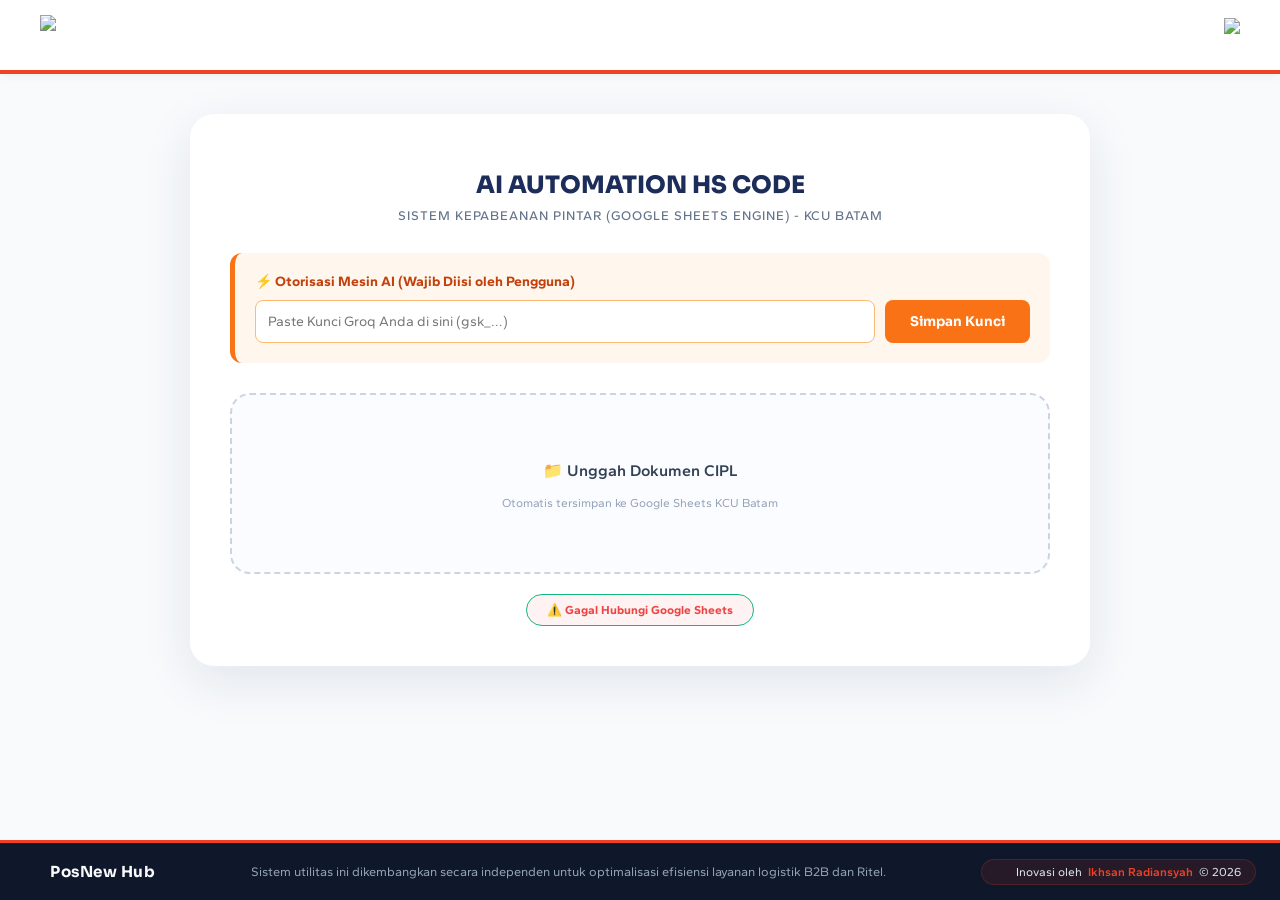
==== index.html @ e480915d "Update index.html" ====
<!DOCTYPE html>
<html lang="id">
<head>
    <meta charset="UTF-8">
    <meta name="viewport" content="width=device-width, initial-scale=1.0">
    <title>AI Automation HS Code by Ikhsan Radiansyah | PosNew Hub</title>
    <link rel="icon" type="image/png" href="favicon-hscode.png">
    <script src="https://cdnjs.cloudflare.com/ajax/libs/xlsx/0.18.5/xlsx.full.min.js"></script>
    <link href="https://fonts.googleapis.com/css2?family=Sora:wght@600;700;800&family=Gantari:wght@400;500;600&display=swap" rel="stylesheet">
    <style>
        :root { 
            --pos-cinnabar: #EF4123; 
            --pos-delft-blue: #1C2D5A; 
            --pos-bg: #F8FAFC; 
        }
        
        /* Pengaturan Body Flexbox agar footer selalu di bawah */
        body { 
            font-family: 'Gantari', sans-serif; 
            background: var(--pos-bg); 
            margin: 0; 
            padding: 0; 
            display: flex;
            flex-direction: column;
            min-height: 100vh;
        }

        .main-content {
            flex: 1; /* Mendorong footer ke bawah */
        }

        header { 
            background: white; 
            padding: 15px 40px; 
            display: flex; 
            justify-content: space-between; 
            align-items: center; 
            border-bottom: 4px solid var(--pos-cinnabar); 
            box-shadow: 0 2px 10px rgba(0,0,0,0.05); 
        }
        .logo-danantara { height: 40px; } 
        .logo-posind { height: 35px; }
        
        .container { 
            max-width: 900px; 
            margin: 40px auto; 
            padding: 0 20px; 
        }
        
        .card { 
            background: white; 
            padding: 40px; 
            border-radius: 24px; 
            box-shadow: 0 15px 50px rgba(28, 45, 90, 0.1); 
            text-align: center; 
            margin-bottom: 30px; 
        }
        
        h1 { 
            font-family: 'Sora', sans-serif; 
            color: var(--pos-delft-blue); 
            font-size: 24px; 
            margin-bottom: 8px; 
            text-transform: uppercase; 
            font-weight: 800;
        }
        .sub-title { color: #64748B; margin-bottom: 30px; font-size: 13px; letter-spacing: 1px; font-weight: 500; }
        
        .api-box { background: #FFF7ED; padding: 20px; border-radius: 12px; border-left: 5px solid #F97316; margin-bottom: 30px; text-align: left; }
        .api-header { font-weight: 700; color: #C2410C; font-size: 14px; margin-bottom: 10px; display: flex; justify-content: space-between; }
        .api-input-group { display: flex; gap: 10px; }
        .api-input-group input { flex: 1; padding: 12px; border: 1px solid #FDBA74; border-radius: 8px; font-size: 14px; outline: none; font-family: 'Gantari', sans-serif; }
        .api-input-group button { background: #F97316; color: white; border: none; padding: 0 25px; border-radius: 8px; font-weight: 700; font-family: 'Sora', sans-serif; cursor: pointer; transition: 0.3s; }
        .api-input-group button:hover { background: #EA580C; }

        .upload-area { border: 2px dashed #CBD5E1; padding: 50px; border-radius: 20px; cursor: pointer; background: #FBFCFF; transition: 0.3s; }
        .upload-area:hover { border-color: #f97316; background: #fffedd; }
        #searchOverlay { display: none; margin: 30px 0; }
        .progress-container { width: 100%; background: #E2E8F0; border-radius: 10px; height: 12px; margin: 15px 0; overflow: hidden; }
        .progress-bar { width: 0%; height: 100%; background: var(--pos-cinnabar); transition: 0.3s; }
        .status-tag { display: inline-block; background: #ECFDF5; color: #065F46; padding: 8px 20px; border-radius: 20px; font-size: 12px; font-weight: 700; border: 1px solid #10B981; margin-top: 20px; }
        
        /* UI Database disembunyikan, tapi strukturnya tetap dipertahankan agar JS tidak error */
        .admin-panel { 
            display: none; /* UI Disembunyikan Sesuai Permintaan */
            background: white; border-radius: 20px; padding: 30px; text-align: left; box-shadow: 0 10px 30px rgba(0,0,0,0.05); 
        }
        .admin-panel h2 { font-size: 18px; color: var(--pos-delft-blue); margin-bottom: 20px; font-family: 'Sora', sans-serif; }
        table { width: 100%; border-collapse: collapse; margin-top: 10px; font-size: 13px; }
        th { background: #F1F5F9; color: #475569; text-align: left; padding: 12px; border-bottom: 2px solid #E2E8F0; font-family: 'Sora', sans-serif; }
        td { padding: 12px; border-bottom: 1px solid #F1F5F9; color: #1E293B; font-weight: 600;}
        .td-hs { color: #10B981; font-weight: 700; }
        .btn-download { display: none; background: var(--pos-delft-blue); color: white; border: none; padding: 18px; border-radius: 12px; font-weight: 700; font-family: 'Sora', sans-serif; width: 100%; cursor: pointer; margin-top: 20px; transition: 0.3s;}
        .btn-download:hover { background: #142142; transform: translateY(-2px); }

        /* DASHBOARD FOOTER (UNIVERSAL & MUTLAK 1 BARIS) */
        .dashboard-footer {
            width: 100%;
            box-sizing: border-box;
            background-color: #0f172a;
            border-top: 3px solid var(--pos-cinnabar);
            display: flex;
            justify-content: space-between;
            align-items: center;
            padding: 0 24px;
            margin-top: auto;
            font-family: 'Gantari', 'Segoe UI', sans-serif;
            z-index: 20;
            height: 60px; /* Mengunci tinggi agar mutlak 1 baris */
            overflow: hidden;
        }
        .footer-brand {
            display: flex; align-items: center; gap: 8px;
            color: #f8fafc; font-weight: 700; font-size: 0.95rem; letter-spacing: 0.5px;
            white-space: nowrap; font-family: 'Sora', sans-serif;
        }
        .footer-desc { 
            color: #94a3b8; font-size: 0.8rem; margin: 0 15px; 
            white-space: nowrap; overflow: hidden; text-overflow: ellipsis;
            text-align: center; flex: 1;
        }
        .footer-creator-badge {
            display: inline-flex; align-items: center; gap: 6px;
            background: rgba(239, 65, 35, 0.1); border: 1px solid rgba(239, 65, 35, 0.2);
            padding: 5px 14px; border-radius: 20px; color: #e2e8f0; font-size: 0.75rem;
            white-space: nowrap; transition: all 0.3s ease;
        }
        .footer-creator-badge:hover { 
            background: rgba(239, 65, 35, 0.2); border-color: rgba(239, 65, 35, 0.5); 
        }
        .footer-creator-badge strong { color: var(--pos-cinnabar); font-weight: 600; }

        @media (max-width: 850px) {
            .dashboard-footer { 
                flex-direction: column; justify-content: center; gap: 8px; 
                padding: 15px; height: auto; 
            }
            .footer-desc { display: none; }
        }
    </style>
</head>
<body>

<div class="main-content">
    <header>
        <img src="https://upload.wikimedia.org/wikipedia/commons/thumb/9/90/Danantara_Indonesia_%28no_SW%29.svg/960px-Danantara_Indonesia_%28no_SW%29.svg.png" class="logo-danantara">
        <img src="https://upload.wikimedia.org/wikipedia/commons/thumb/4/47/POSIND_2023_%28with_wordmark%29.svg/1280px-POSIND_2023_%28with_wordmark%29.svg.png" class="logo-posind">
    </header>

    <div class="container">
        <div class="card">
            <h1>AI Automation HS Code</h1>
            <div class="sub-title">SISTEM KEPABEANAN PINTAR (GOOGLE SHEETS ENGINE) - KCU BATAM</div>

            <div class="api-box">
                <div class="api-header">
                    <span id="keyStatusText">⚡ Otorisasi Mesin AI (Wajib Diisi oleh Pengguna)</span>
                </div>
                <div class="api-input-group">
                    <input type="password" id="groqInput" placeholder="Paste Kunci Groq Anda di sini (gsk_...)">
                    <button onclick="saveGroqKey()">Simpan Kunci</button>
                </div>
            </div>

            <div id="dropZone" class="upload-area" onclick="document.getElementById('fileInput').click()">
                <p style="font-size: 16px; font-weight: 600; color: #334155;">📁 Unggah Dokumen CIPL</p>
                <p style="font-size: 12px; color: #94A3B8;">Otomatis tersimpan ke Google Sheets KCU Batam</p>
                <input type="file" id="fileInput" accept=".xlsx" style="display:none">
            </div>

            <div id="selectedFileArea" style="display: none; background: #F8FAFC; padding: 20px; border-radius: 16px; margin-bottom: 30px; border: 2px dashed #CBD5E1; text-align: left;">
                <div style="display: flex; justify-content: space-between; align-items: center; margin-bottom: 15px; padding-bottom: 15px; border-bottom: 1px solid #E2E8F0;">
                    <div style="display: flex; align-items: center; gap: 12px;">
                        <span style="font-size: 24px;">📄</span>
                        <div>
                            <div id="fileNameDisplay" style="font-weight: 700; color: var(--pos-delft-blue); font-size: 14px;">namafile.xlsx</div>
                            <div style="font-size: 12px; color: #64748B;">Siap diproses</div>
                        </div>
                    </div>
                    <button onclick="removeSelectedFile()" style="background: #FEE2E2; color: #EF4444; border: none; padding: 8px 12px; border-radius: 8px; cursor: pointer; font-weight: 700; font-size: 12px; transition: 0.2s;">Hapus ✖</button>
                </div>
                <button id="submitBtn" onclick="submitFile()" style="background: var(--pos-cinnabar); color: white; border: none; padding: 14px; border-radius: 12px; font-weight: 700; font-family: 'Sora', sans-serif; width: 100%; cursor: pointer; transition: 0.3s; font-size: 14px;">Mulai Pemrosesan AI 🚀</button>
            </div>

            <div id="searchOverlay">
                <div id="progressCounter" style="font-weight: 700; color: var(--pos-delft-blue);">Memproses...</div>
                <div class="progress-container"><div id="pBar" class="progress-bar"></div></div>
                <p id="itemStatus" style="font-size: 11px; color: #64748B;"></p>
            </div>

            <button id="dlBtn" class="btn-download" onclick="downloadResult()">⬇️ DOWNLOAD HASIL DOKUMEN</button>
            <div id="statusTag" class="status-tag">Menghubungkan ke Google Sheets...</div>
        </div>

        <div class="admin-panel">
            <h2>🧠 Database Pengetahuan (Google Sheets Cloud)</h2>
            <div id="dbContainer">
                <div style="text-align: center; color: #94A3B8; padding: 20px;">Memuat data dari Google Sheets...</div>
            </div>
        </div>
    </div>
</div>

<footer class="dashboard-footer">
    <div class="footer-brand">
        <i data-lucide="layers" style="color: #EF4123; width: 18px; height: 18px;"></i>
        PosNew Hub
    </div>
    <p class="footer-desc">Sistem utilitas ini dikembangkan secara independen untuk optimalisasi efisiensi layanan logistik B2B dan Ritel.</p>
    <div class="footer-creator-badge">
        <i data-lucide="code-2" style="color: #EF4123; width: 14px; height: 14px;"></i>
        Inovasi oleh <strong>Ikhsan Radiansyah</strong> &copy; 2026
    </div>
</footer>

<script>
    // =========================================================================
    // 📂 DAPUR DATABASE GOOGLE SHEETS
    // =========================================================================
    const GOOGLE_APPS_SCRIPT_URL = "https://script.google.com/macros/s/AKfycbysYOk1lUTLpMFViAJPXh_hAtmEuX5UmfwQzz1OHqvbfQD-lfDH-vEGhuMeQ5oXv2Gz4Q/exec";
    // =========================================================================

    let GROQ_API_KEY = localStorage.getItem('pos_batam_groq_key') || "";
    
    function updateKeyUI() {
        if (GROQ_API_KEY) {
            const masked = GROQ_API_KEY.substring(0,6) + "..." + GROQ_API_KEY.substring(GROQ_API_KEY.length-4);
            document.getElementById('keyStatusText').innerHTML = `✅ Mesin AI Aktif (${masked})`;
            document.getElementById('keyStatusText').style.color = "#15803D";
            document.getElementById('groqInput').value = GROQ_API_KEY;
        }
    }

    function saveGroqKey() {
        const inputKey = document.getElementById('groqInput').value.trim();
        if(inputKey) {
            localStorage.setItem('pos_batam_groq_key', inputKey);
            GROQ_API_KEY = inputKey;
            updateKeyUI();
            alert("✅ Kunci Groq berhasil disimpan!");
        }
    }
    updateKeyUI();

    let cloudDB = {};

    const OFFLINE_DB = {
        'PAKAIAN': '6109.10.00', 'BAJU': '6109.10.00', 'CELANA': '6103.42.00', 'KEMEJA': '6205.20.00',
        'TV': '8528.72.92', 'TELEVISI': '8528.72.92', 'MEJA': '9403.20.90', 'TAS': '4202.22.10',
        'BUKU': '4901.99.90', 'BANTAL': '9404.90.00', 'PAMPERS': '9619.00.10', 'TIMBANGAN': '8423.10.10',
        'SAJADAH': '5705.00.00', 'MUKENA': '6211.11.90', 'TRIPOD': '9006.91.00', 'KULKAS': '8418.10.11'
    };

    async function loadCloudDatabase() {
        if(GOOGLE_APPS_SCRIPT_URL === "PASTE_URL_GOOGLE_APPS_SCRIPT_DI_SINI") {
            document.getElementById('statusTag').innerText = "⚠️ URL Google Sheets Belum Diisi di Kode";
            document.getElementById('statusTag').style.background = "#FEF2F2"; document.getElementById('statusTag').style.color = "#EF4444";
            return;
        }
        try {
            const res = await fetch(GOOGLE_APPS_SCRIPT_URL);
            cloudDB = await res.json();
            renderDashboard(); // Render berjalan dibelakang layar walau UI tersembunyi
            document.getElementById('statusTag').innerText = `✅ Google Sheets Terhubung (${Object.keys(cloudDB).length} Barang Tersimpan)`;
        } catch(e) {
            document.getElementById('statusTag').innerText = "⚠️ Gagal Hubungi Google Sheets";
            document.getElementById('statusTag').style.background = "#FEF2F2"; document.getElementById('statusTag').style.color = "#EF4444";
        }
    }

    function renderDashboard() {
        const container = document.getElementById('dbContainer');
        const keys = Object.keys(cloudDB);
        if(keys.length === 0) {
            container.innerHTML = '<div style="text-align:center; color:#94A3B8; padding:20px;">Belum ada data di Google Sheets.</div>';
            return;
        }

        let html = `<table><thead><tr><th>NAMA BARANG KANTOR POS</th><th>HS CODE (BTKI)</th></tr></thead><tbody>`;
        keys.forEach(key => {
            html += `<tr><td style="font-weight:600;">${key}</td><td class="td-hs">${cloudDB[key]}</td></tr>`;
        });
        html += `</tbody></table>`;
        container.innerHTML = html;
    }

    loadCloudDatabase();

    let finalWorkbook = null;
    let selectedFile = null;

    // 1. Event saat file dipilih
    document.getElementById('fileInput').onchange = function(e) {
        const file = e.target.files[0];
        if(!file) return;

        selectedFile = file;

        document.getElementById('dropZone').style.display = 'none';
        document.getElementById('selectedFileArea').style.display = 'block';
        document.getElementById('fileNameDisplay').innerText = file.name;
    };

    // 2. Fungsi untuk membatalkan file
    function removeSelectedFile() {
        selectedFile = null;
        document.getElementById('fileInput').value = ""; 
        
        document.getElementById('selectedFileArea').style.display = 'none';
        document.getElementById('dropZone').style.display = 'block';
    }

    // 3. Fungsi submit
    function submitFile() {
        if(!selectedFile) return;
        if(!GROQ_API_KEY) { 
            alert("⛔ Kunci Groq belum diisi! Silakan isi terlebih dahulu di kotak atas."); 
            return; 
        }

        document.getElementById('selectedFileArea').style.display = 'none';
        document.getElementById('searchOverlay').style.display = 'block';
        
        const reader = new FileReader();
        reader.onload = async function(ev) {
            const wb = XLSX.read(new Uint8Array(ev.target.result), {type: 'array'});
            await processExcel(wb);
        };
        reader.readAsArrayBuffer(selectedFile);
    }

    async function processExcel(wb) {
        const sheet = wb.Sheets[wb.SheetNames[0]];
        const rows = XLSX.utils.sheet_to_json(sheet, {header: 1, defval: ""});
        let headerIdx = -1, colNama = -1, colHS = -1;
        
        for(let r=0; r<rows.length; r++){
            let rData = rows[r].map(v => String(v).toUpperCase());
            if(rData.includes("NAMA BARANG") || rData.includes("DESKRIPSI BARANG")){
                headerIdx = r; colNama = rData.findIndex(v => v.includes("BARANG")); colHS = rData.findIndex(v => v.includes("HS")); break;
            }
        }

        let needsAI = [];
        let rowMap = {};
        const COMBINED_DB = { ...OFFLINE_DB, ...cloudDB };

        for(let r=headerIdx+1; r<rows.length; r++){
            let nama = String(rows[r][colNama] || "").trim().toUpperCase();
            if(!nama) continue;
            let matched = false;
            for(let key in COMBINED_DB) {
                if(nama.includes(key)) { rows[r][colHS] = COMBINED_DB[key]; matched = true; break; }
            }
            if(!matched && !rows[r][colHS]) {
                if(!rowMap[nama]) { needsAI.push(nama); rowMap[nama] = []; }
                rowMap[nama].push(r);
            }
        }

        if(needsAI.length > 0) {
            document.getElementById('progressCounter').innerText = "Menghubungi AI Groq...";
            const result = await callGroq(needsAI);
            
            if(result) {
                let newDataToSave = {};
                for(let item in result) {
                    let uppercaseItem = item.toUpperCase();
                    if(rowMap[uppercaseItem]) {
                        rowMap[uppercaseItem].forEach(idx => rows[idx][colHS] = result[item]);
                    }
                    if(!cloudDB[uppercaseItem] && !OFFLINE_DB[uppercaseItem]) {
                        newDataToSave[uppercaseItem] = result[item];
                    }
                }
                
                if(Object.keys(newDataToSave).length > 0) {
                    await saveToGoogleSheets(newDataToSave);
                }
            }
        } else {
             document.getElementById('pBar').style.width = "100%";
        }
        
        finalWorkbook = wb;
        const newSheet = XLSX.utils.aoa_to_sheet(rows);
        wb.Sheets[wb.SheetNames[0]] = newSheet;
        
        document.getElementById('progressCounter').innerText = "PROSES SELESAI!";
        document.getElementById('itemStatus').innerText = "Dokumen siap diunduh.";
        document.getElementById('pBar').style.backgroundColor = "#10B981";
        document.getElementById('searchOverlay').style.display = 'none';
        document.getElementById('dlBtn').style.display = 'block';
    }

    async function callGroq(items) {
        try {
            const res = await fetch("https://api.groq.com/openai/v1/chat/completions", {
                method: 'POST',
                headers: { 'Authorization': `Bearer ${GROQ_API_KEY}`, 'Content-Type': 'application/json' },
                body: JSON.stringify({
                    model: "llama-3.3-70b-versatile",
                    messages: [{ role: "system", content: "Klasifikasi HS Code 8-digit. Output JSON MURNI {BARANG: HSCODE}. Semua HURUF KAPITAL." },
                               { role: "user", content: JSON.stringify(items) }],
                    response_format: { type: "json_object" }
                })
            });
            const data = await res.json();
            return JSON.parse(data.choices[0].message.content);
        } catch(e) { return null; }
    }

    async function saveToGoogleSheets(newData) {
        document.getElementById('itemStatus').innerText = "Menyimpan ke Google Sheets...";
        try {
            await fetch(GOOGLE_APPS_SCRIPT_URL, {
                method: 'POST',
                body: JSON.stringify(newData) 
            });
            await loadCloudDatabase(); 
        } catch(e) { console.error("Gagal simpan ke Sheets:", e); }
    }

    function downloadResult() { XLSX.writeFile(finalWorkbook, "HASIL_CIPL_KCU_BATAM.xlsx"); setTimeout(() => location.reload(), 1000); }
</script>

<script src="https://unpkg.com/lucide@latest"></script>
<script>
    if (typeof lucide !== 'undefined') {
        lucide.createIcons();
    }
</script>

</body>
</html>
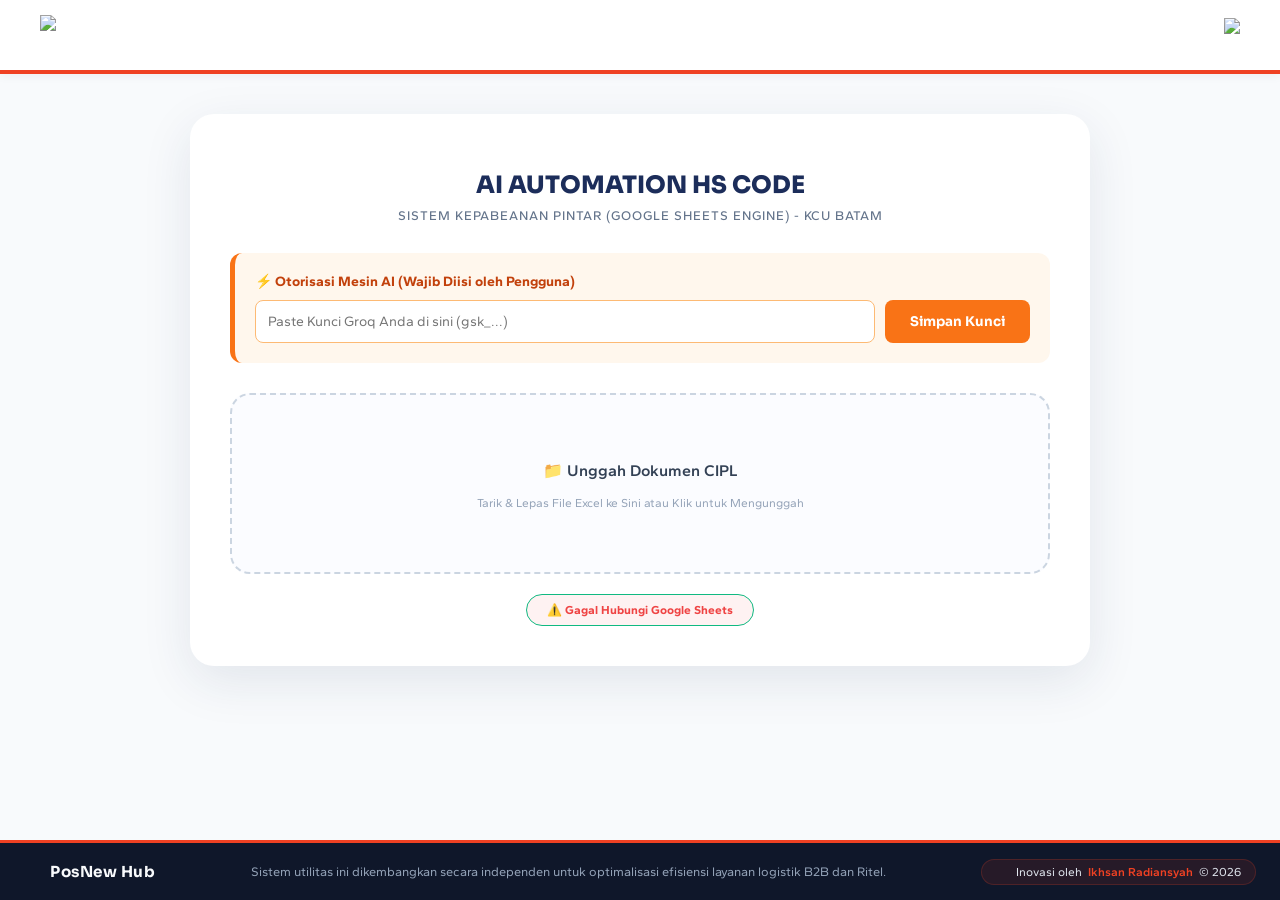
==== commit 8b9de94e: "Update index.html" ====
--- a/index.html
+++ b/index.html
@@ -14,7 +14,6 @@
             --pos-bg: #F8FAFC; 
         }
         
-        /* Pengaturan Body Flexbox agar footer selalu di bawah */
         body { 
             font-family: 'Gantari', sans-serif; 
             background: var(--pos-bg); 
@@ -25,44 +24,27 @@
             min-height: 100vh;
         }
 
-        .main-content {
-            flex: 1; /* Mendorong footer ke bawah */
-        }
+        .main-content { flex: 1; }
 
         header { 
-            background: white; 
-            padding: 15px 40px; 
-            display: flex; 
-            justify-content: space-between; 
-            align-items: center; 
+            background: white; padding: 15px 40px; display: flex; 
+            justify-content: space-between; align-items: center; 
             border-bottom: 4px solid var(--pos-cinnabar); 
             box-shadow: 0 2px 10px rgba(0,0,0,0.05); 
         }
         .logo-danantara { height: 40px; } 
         .logo-posind { height: 35px; }
         
-        .container { 
-            max-width: 900px; 
-            margin: 40px auto; 
-            padding: 0 20px; 
-        }
+        .container { max-width: 900px; margin: 40px auto; padding: 0 20px; }
         
         .card { 
-            background: white; 
-            padding: 40px; 
-            border-radius: 24px; 
-            box-shadow: 0 15px 50px rgba(28, 45, 90, 0.1); 
-            text-align: center; 
-            margin-bottom: 30px; 
+            background: white; padding: 40px; border-radius: 24px; 
+            box-shadow: 0 15px 50px rgba(28, 45, 90, 0.1); text-align: center; margin-bottom: 30px; 
         }
         
         h1 { 
-            font-family: 'Sora', sans-serif; 
-            color: var(--pos-delft-blue); 
-            font-size: 24px; 
-            margin-bottom: 8px; 
-            text-transform: uppercase; 
-            font-weight: 800;
+            font-family: 'Sora', sans-serif; color: var(--pos-delft-blue); 
+            font-size: 24px; margin-bottom: 8px; text-transform: uppercase; font-weight: 800;
         }
         .sub-title { color: #64748B; margin-bottom: 30px; font-size: 13px; letter-spacing: 1px; font-weight: 500; }
         
@@ -73,18 +55,20 @@
         .api-input-group button { background: #F97316; color: white; border: none; padding: 0 25px; border-radius: 8px; font-weight: 700; font-family: 'Sora', sans-serif; cursor: pointer; transition: 0.3s; }
         .api-input-group button:hover { background: #EA580C; }
 
-        .upload-area { border: 2px dashed #CBD5E1; padding: 50px; border-radius: 20px; cursor: pointer; background: #FBFCFF; transition: 0.3s; }
+        /* Area Upload & Drag-Drop */
+        .upload-area { 
+            border: 2px dashed #CBD5E1; padding: 50px; border-radius: 20px; 
+            cursor: pointer; background: #FBFCFF; transition: all 0.3s ease; 
+        }
         .upload-area:hover { border-color: #f97316; background: #fffedd; }
+        .upload-area.dragover { border-color: #EF4123; background: #FFF1F0; transform: scale(1.02); } /* Efek saat di-drag */
+        
         #searchOverlay { display: none; margin: 30px 0; }
         .progress-container { width: 100%; background: #E2E8F0; border-radius: 10px; height: 12px; margin: 15px 0; overflow: hidden; }
         .progress-bar { width: 0%; height: 100%; background: var(--pos-cinnabar); transition: 0.3s; }
         .status-tag { display: inline-block; background: #ECFDF5; color: #065F46; padding: 8px 20px; border-radius: 20px; font-size: 12px; font-weight: 700; border: 1px solid #10B981; margin-top: 20px; }
         
-        /* UI Database disembunyikan, tapi strukturnya tetap dipertahankan agar JS tidak error */
-        .admin-panel { 
-            display: none; /* UI Disembunyikan Sesuai Permintaan */
-            background: white; border-radius: 20px; padding: 30px; text-align: left; box-shadow: 0 10px 30px rgba(0,0,0,0.05); 
-        }
+        .admin-panel { display: none; background: white; border-radius: 20px; padding: 30px; text-align: left; box-shadow: 0 10px 30px rgba(0,0,0,0.05); }
         .admin-panel h2 { font-size: 18px; color: var(--pos-delft-blue); margin-bottom: 20px; font-family: 'Sora', sans-serif; }
         table { width: 100%; border-collapse: collapse; margin-top: 10px; font-size: 13px; }
         th { background: #F1F5F9; color: #475569; text-align: left; padding: 12px; border-bottom: 2px solid #E2E8F0; font-family: 'Sora', sans-serif; }
@@ -93,48 +77,22 @@
         .btn-download { display: none; background: var(--pos-delft-blue); color: white; border: none; padding: 18px; border-radius: 12px; font-weight: 700; font-family: 'Sora', sans-serif; width: 100%; cursor: pointer; margin-top: 20px; transition: 0.3s;}
         .btn-download:hover { background: #142142; transform: translateY(-2px); }
 
-        /* DASHBOARD FOOTER (UNIVERSAL & MUTLAK 1 BARIS) */
         .dashboard-footer {
-            width: 100%;
-            box-sizing: border-box;
-            background-color: #0f172a;
-            border-top: 3px solid var(--pos-cinnabar);
-            display: flex;
-            justify-content: space-between;
-            align-items: center;
-            padding: 0 24px;
-            margin-top: auto;
-            font-family: 'Gantari', 'Segoe UI', sans-serif;
-            z-index: 20;
-            height: 60px; /* Mengunci tinggi agar mutlak 1 baris */
-            overflow: hidden;
-        }
-        .footer-brand {
-            display: flex; align-items: center; gap: 8px;
-            color: #f8fafc; font-weight: 700; font-size: 0.95rem; letter-spacing: 0.5px;
-            white-space: nowrap; font-family: 'Sora', sans-serif;
-        }
-        .footer-desc { 
-            color: #94a3b8; font-size: 0.8rem; margin: 0 15px; 
-            white-space: nowrap; overflow: hidden; text-overflow: ellipsis;
-            text-align: center; flex: 1;
-        }
+            width: 100%; box-sizing: border-box; background-color: #0f172a; border-top: 3px solid var(--pos-cinnabar);
+            display: flex; justify-content: space-between; align-items: center; padding: 0 24px; margin-top: auto;
+            font-family: 'Gantari', 'Segoe UI', sans-serif; z-index: 20; height: 60px; overflow: hidden;
+        }
+        .footer-brand { display: flex; align-items: center; gap: 8px; color: #f8fafc; font-weight: 700; font-size: 0.95rem; letter-spacing: 0.5px; white-space: nowrap; font-family: 'Sora', sans-serif; }
+        .footer-desc { color: #94a3b8; font-size: 0.8rem; margin: 0 15px; white-space: nowrap; overflow: hidden; text-overflow: ellipsis; text-align: center; flex: 1; }
         .footer-creator-badge {
-            display: inline-flex; align-items: center; gap: 6px;
-            background: rgba(239, 65, 35, 0.1); border: 1px solid rgba(239, 65, 35, 0.2);
-            padding: 5px 14px; border-radius: 20px; color: #e2e8f0; font-size: 0.75rem;
-            white-space: nowrap; transition: all 0.3s ease;
-        }
-        .footer-creator-badge:hover { 
-            background: rgba(239, 65, 35, 0.2); border-color: rgba(239, 65, 35, 0.5); 
-        }
+            display: inline-flex; align-items: center; gap: 6px; background: rgba(239, 65, 35, 0.1); border: 1px solid rgba(239, 65, 35, 0.2);
+            padding: 5px 14px; border-radius: 20px; color: #e2e8f0; font-size: 0.75rem; white-space: nowrap; transition: all 0.3s ease;
+        }
+        .footer-creator-badge:hover { background: rgba(239, 65, 35, 0.2); border-color: rgba(239, 65, 35, 0.5); }
         .footer-creator-badge strong { color: var(--pos-cinnabar); font-weight: 600; }
 
         @media (max-width: 850px) {
-            .dashboard-footer { 
-                flex-direction: column; justify-content: center; gap: 8px; 
-                padding: 15px; height: auto; 
-            }
+            .dashboard-footer { flex-direction: column; justify-content: center; gap: 8px; padding: 15px; height: auto; }
             .footer-desc { display: none; }
         }
     </style>
@@ -162,9 +120,10 @@
                 </div>
             </div>
 
-            <div id="dropZone" class="upload-area" onclick="document.getElementById('fileInput').click()">
+            <!-- AREA DRAG AND DROP DITAMBAHKAN -->
+            <div id="dropZone" class="upload-area">
                 <p style="font-size: 16px; font-weight: 600; color: #334155;">📁 Unggah Dokumen CIPL</p>
-                <p style="font-size: 12px; color: #94A3B8;">Otomatis tersimpan ke Google Sheets KCU Batam</p>
+                <p style="font-size: 12px; color: #94A3B8;">Tarik & Lepas File Excel ke Sini atau Klik untuk Mengunggah</p>
                 <input type="file" id="fileInput" accept=".xlsx" style="display:none">
             </div>
 
@@ -214,11 +173,7 @@
 </footer>
 
 <script>
-    // =========================================================================
-    // 📂 DAPUR DATABASE GOOGLE SHEETS
-    // =========================================================================
     const GOOGLE_APPS_SCRIPT_URL = "https://script.google.com/macros/s/AKfycbysYOk1lUTLpMFViAJPXh_hAtmEuX5UmfwQzz1OHqvbfQD-lfDH-vEGhuMeQ5oXv2Gz4Q/exec";
-    // =========================================================================
 
     let GROQ_API_KEY = localStorage.getItem('pos_batam_groq_key') || "";
     
@@ -243,7 +198,6 @@
     updateKeyUI();
 
     let cloudDB = {};
-
     const OFFLINE_DB = {
         'PAKAIAN': '6109.10.00', 'BAJU': '6109.10.00', 'CELANA': '6103.42.00', 'KEMEJA': '6205.20.00',
         'TV': '8528.72.92', 'TELEVISI': '8528.72.92', 'MEJA': '9403.20.90', 'TAS': '4202.22.10',
@@ -252,71 +206,90 @@
     };
 
     async function loadCloudDatabase() {
-        if(GOOGLE_APPS_SCRIPT_URL === "PASTE_URL_GOOGLE_APPS_SCRIPT_DI_SINI") {
-            document.getElementById('statusTag').innerText = "⚠️ URL Google Sheets Belum Diisi di Kode";
-            document.getElementById('statusTag').style.background = "#FEF2F2"; document.getElementById('statusTag').style.color = "#EF4444";
-            return;
-        }
         try {
             const res = await fetch(GOOGLE_APPS_SCRIPT_URL);
             cloudDB = await res.json();
-            renderDashboard(); // Render berjalan dibelakang layar walau UI tersembunyi
             document.getElementById('statusTag').innerText = `✅ Google Sheets Terhubung (${Object.keys(cloudDB).length} Barang Tersimpan)`;
         } catch(e) {
             document.getElementById('statusTag').innerText = "⚠️ Gagal Hubungi Google Sheets";
             document.getElementById('statusTag').style.background = "#FEF2F2"; document.getElementById('statusTag').style.color = "#EF4444";
         }
     }
-
-    function renderDashboard() {
-        const container = document.getElementById('dbContainer');
-        const keys = Object.keys(cloudDB);
-        if(keys.length === 0) {
-            container.innerHTML = '<div style="text-align:center; color:#94A3B8; padding:20px;">Belum ada data di Google Sheets.</div>';
-            return;
-        }
-
-        let html = `<table><thead><tr><th>NAMA BARANG KANTOR POS</th><th>HS CODE (BTKI)</th></tr></thead><tbody>`;
-        keys.forEach(key => {
-            html += `<tr><td style="font-weight:600;">${key}</td><td class="td-hs">${cloudDB[key]}</td></tr>`;
-        });
-        html += `</tbody></table>`;
-        container.innerHTML = html;
-    }
-
     loadCloudDatabase();
 
     let finalWorkbook = null;
     let selectedFile = null;
-
-    // 1. Event saat file dipilih
-    document.getElementById('fileInput').onchange = function(e) {
-        const file = e.target.files[0];
-        if(!file) return;
-
+    
+    // ==========================================
+    // LOGIKA DRAG AND DROP DITAMBAHKAN DI SINI
+    // ==========================================
+    const dropZone = document.getElementById('dropZone');
+    const fileInput = document.getElementById('fileInput');
+
+    // Memicu klik pada fileInput saat dropZone diklik
+    dropZone.addEventListener('click', () => fileInput.click());
+
+    // Mencegah perilaku default browser (seperti membuka file di tab baru)
+    ['dragenter', 'dragover', 'dragleave', 'drop'].forEach(eventName => {
+        dropZone.addEventListener(eventName, preventDefaults, false);
+        document.body.addEventListener(eventName, preventDefaults, false);
+    });
+
+    function preventDefaults(e) {
+        e.preventDefault();
+        e.stopPropagation();
+    }
+
+    // Menambahkan kelas 'dragover' untuk efek visual saat file ditarik ke area
+    ['dragenter', 'dragover'].forEach(eventName => {
+        dropZone.addEventListener(eventName, () => dropZone.classList.add('dragover'), false);
+    });
+
+    ['dragleave', 'drop'].forEach(eventName => {
+        dropZone.addEventListener(eventName, () => dropZone.classList.remove('dragover'), false);
+    });
+
+    // Menangani file yang dijatuhkan (drop)
+    dropZone.addEventListener('drop', handleDrop, false);
+
+    function handleDrop(e) {
+        const dt = e.dataTransfer;
+        const files = dt.files;
+        if(files.length > 0) {
+            handleFileSelect(files[0]);
+        }
+    }
+
+    // Menangani file yang dipilih melalui dialog klik (cara lama)
+    fileInput.addEventListener('change', function(e) {
+        if(e.target.files.length > 0) {
+            handleFileSelect(e.target.files[0]);
+        }
+    });
+
+    // Fungsi utama pemrosesan awal file (dipanggil oleh Drop maupun Klik)
+    function handleFileSelect(file) {
+        if(!file.name.endsWith('.xlsx') && !file.name.endsWith('.xls')) {
+            alert("⚠️ Harap unggah file Excel yang valid (.xlsx atau .xls)!");
+            return;
+        }
         selectedFile = file;
-
         document.getElementById('dropZone').style.display = 'none';
         document.getElementById('selectedFileArea').style.display = 'block';
         document.getElementById('fileNameDisplay').innerText = file.name;
-    };
-
-    // 2. Fungsi untuk membatalkan file
+    }
+    // ==========================================
+
     function removeSelectedFile() {
         selectedFile = null;
         document.getElementById('fileInput').value = ""; 
-        
         document.getElementById('selectedFileArea').style.display = 'none';
         document.getElementById('dropZone').style.display = 'block';
     }
 
-    // 3. Fungsi submit
     function submitFile() {
         if(!selectedFile) return;
-        if(!GROQ_API_KEY) { 
-            alert("⛔ Kunci Groq belum diisi! Silakan isi terlebih dahulu di kotak atas."); 
-            return; 
-        }
+        if(!GROQ_API_KEY) { alert("⛔ Kunci Groq belum diisi! Silakan isi terlebih dahulu di kotak atas."); return; }
 
         document.getElementById('selectedFileArea').style.display = 'none';
         document.getElementById('searchOverlay').style.display = 'block';
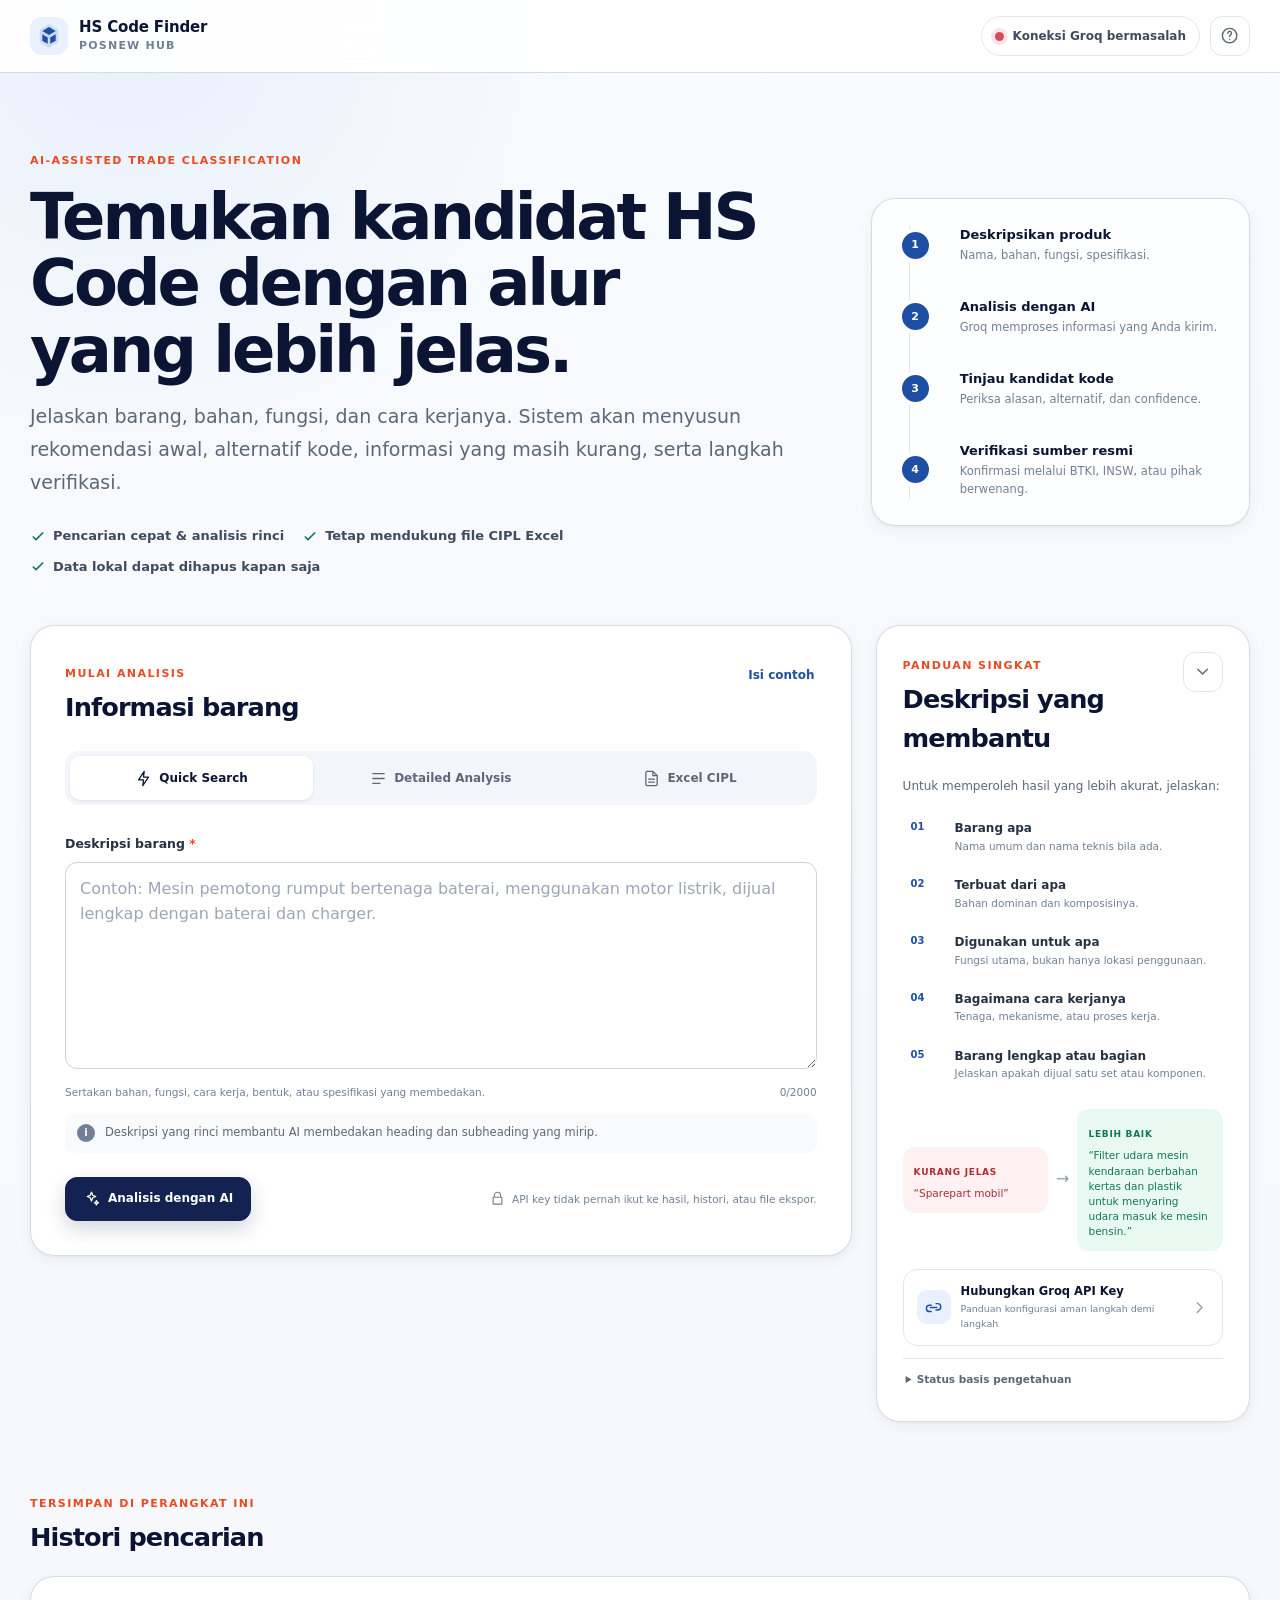
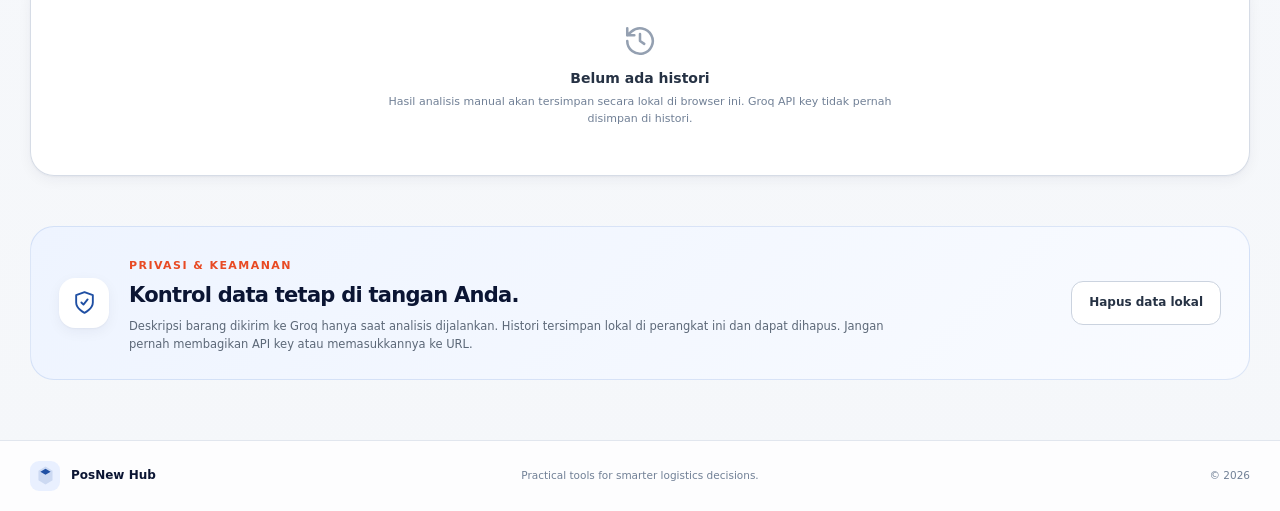
==== commit 7dc2ff7a: "push" ====
--- a/index.html
+++ b/index.html
@@ -1,408 +1,431 @@
-<!DOCTYPE html>
+<!doctype html>
 <html lang="id">
 <head>
-    <meta charset="UTF-8">
-    <meta name="viewport" content="width=device-width, initial-scale=1.0">
-    <title>AI Automation HS Code by Ikhsan Radiansyah | PosNew Hub</title>
-    <link rel="icon" type="image/png" href="favicon-hscode.png">
-    <script src="https://cdnjs.cloudflare.com/ajax/libs/xlsx/0.18.5/xlsx.full.min.js"></script>
-    <link href="https://fonts.googleapis.com/css2?family=Sora:wght@600;700;800&family=Gantari:wght@400;500;600&display=swap" rel="stylesheet">
-    <style>
-        :root { 
-            --pos-cinnabar: #EF4123; 
-            --pos-delft-blue: #1C2D5A; 
-            --pos-bg: #F8FAFC; 
-        }
-        
-        body { 
-            font-family: 'Gantari', sans-serif; 
-            background: var(--pos-bg); 
-            margin: 0; 
-            padding: 0; 
-            display: flex;
-            flex-direction: column;
-            min-height: 100vh;
-        }
-
-        .main-content { flex: 1; }
-
-        header { 
-            background: white; padding: 15px 40px; display: flex; 
-            justify-content: space-between; align-items: center; 
-            border-bottom: 4px solid var(--pos-cinnabar); 
-            box-shadow: 0 2px 10px rgba(0,0,0,0.05); 
-        }
-        .logo-danantara { height: 40px; } 
-        .logo-posind { height: 35px; }
-        
-        .container { max-width: 900px; margin: 40px auto; padding: 0 20px; }
-        
-        .card { 
-            background: white; padding: 40px; border-radius: 24px; 
-            box-shadow: 0 15px 50px rgba(28, 45, 90, 0.1); text-align: center; margin-bottom: 30px; 
-        }
-        
-        h1 { 
-            font-family: 'Sora', sans-serif; color: var(--pos-delft-blue); 
-            font-size: 24px; margin-bottom: 8px; text-transform: uppercase; font-weight: 800;
-        }
-        .sub-title { color: #64748B; margin-bottom: 30px; font-size: 13px; letter-spacing: 1px; font-weight: 500; }
-        
-        .api-box { background: #FFF7ED; padding: 20px; border-radius: 12px; border-left: 5px solid #F97316; margin-bottom: 30px; text-align: left; }
-        .api-header { font-weight: 700; color: #C2410C; font-size: 14px; margin-bottom: 10px; display: flex; justify-content: space-between; }
-        .api-input-group { display: flex; gap: 10px; }
-        .api-input-group input { flex: 1; padding: 12px; border: 1px solid #FDBA74; border-radius: 8px; font-size: 14px; outline: none; font-family: 'Gantari', sans-serif; }
-        .api-input-group button { background: #F97316; color: white; border: none; padding: 0 25px; border-radius: 8px; font-weight: 700; font-family: 'Sora', sans-serif; cursor: pointer; transition: 0.3s; }
-        .api-input-group button:hover { background: #EA580C; }
-
-        /* Area Upload & Drag-Drop */
-        .upload-area { 
-            border: 2px dashed #CBD5E1; padding: 50px; border-radius: 20px; 
-            cursor: pointer; background: #FBFCFF; transition: all 0.3s ease; 
-        }
-        .upload-area:hover { border-color: #f97316; background: #fffedd; }
-        .upload-area.dragover { border-color: #EF4123; background: #FFF1F0; transform: scale(1.02); } /* Efek saat di-drag */
-        
-        #searchOverlay { display: none; margin: 30px 0; }
-        .progress-container { width: 100%; background: #E2E8F0; border-radius: 10px; height: 12px; margin: 15px 0; overflow: hidden; }
-        .progress-bar { width: 0%; height: 100%; background: var(--pos-cinnabar); transition: 0.3s; }
-        .status-tag { display: inline-block; background: #ECFDF5; color: #065F46; padding: 8px 20px; border-radius: 20px; font-size: 12px; font-weight: 700; border: 1px solid #10B981; margin-top: 20px; }
-        
-        .admin-panel { display: none; background: white; border-radius: 20px; padding: 30px; text-align: left; box-shadow: 0 10px 30px rgba(0,0,0,0.05); }
-        .admin-panel h2 { font-size: 18px; color: var(--pos-delft-blue); margin-bottom: 20px; font-family: 'Sora', sans-serif; }
-        table { width: 100%; border-collapse: collapse; margin-top: 10px; font-size: 13px; }
-        th { background: #F1F5F9; color: #475569; text-align: left; padding: 12px; border-bottom: 2px solid #E2E8F0; font-family: 'Sora', sans-serif; }
-        td { padding: 12px; border-bottom: 1px solid #F1F5F9; color: #1E293B; font-weight: 600;}
-        .td-hs { color: #10B981; font-weight: 700; }
-        .btn-download { display: none; background: var(--pos-delft-blue); color: white; border: none; padding: 18px; border-radius: 12px; font-weight: 700; font-family: 'Sora', sans-serif; width: 100%; cursor: pointer; margin-top: 20px; transition: 0.3s;}
-        .btn-download:hover { background: #142142; transform: translateY(-2px); }
-
-        .dashboard-footer {
-            width: 100%; box-sizing: border-box; background-color: #0f172a; border-top: 3px solid var(--pos-cinnabar);
-            display: flex; justify-content: space-between; align-items: center; padding: 0 24px; margin-top: auto;
-            font-family: 'Gantari', 'Segoe UI', sans-serif; z-index: 20; height: 60px; overflow: hidden;
-        }
-        .footer-brand { display: flex; align-items: center; gap: 8px; color: #f8fafc; font-weight: 700; font-size: 0.95rem; letter-spacing: 0.5px; white-space: nowrap; font-family: 'Sora', sans-serif; }
-        .footer-desc { color: #94a3b8; font-size: 0.8rem; margin: 0 15px; white-space: nowrap; overflow: hidden; text-overflow: ellipsis; text-align: center; flex: 1; }
-        .footer-creator-badge {
-            display: inline-flex; align-items: center; gap: 6px; background: rgba(239, 65, 35, 0.1); border: 1px solid rgba(239, 65, 35, 0.2);
-            padding: 5px 14px; border-radius: 20px; color: #e2e8f0; font-size: 0.75rem; white-space: nowrap; transition: all 0.3s ease;
-        }
-        .footer-creator-badge:hover { background: rgba(239, 65, 35, 0.2); border-color: rgba(239, 65, 35, 0.5); }
-        .footer-creator-badge strong { color: var(--pos-cinnabar); font-weight: 600; }
-
-        @media (max-width: 850px) {
-            .dashboard-footer { flex-direction: column; justify-content: center; gap: 8px; padding: 15px; height: auto; }
-            .footer-desc { display: none; }
-        }
-    </style>
+  <meta charset="utf-8">
+  <meta name="viewport" content="width=device-width, initial-scale=1, viewport-fit=cover">
+  <title>HS Code Finder Indonesia – AI Product Classification</title>
+  <meta name="description" content="Cari dan analisis kandidat HS Code berdasarkan deskripsi barang menggunakan AI untuk membantu proses klasifikasi perdagangan dan logistik.">
+  <meta name="theme-color" content="#172554">
+  <meta name="color-scheme" content="light">
+  <meta name="robots" content="index,follow,max-image-preview:large">
+  <link rel="canonical" href="https://hs.posnew.com/">
+  <meta property="og:type" content="website">
+  <meta property="og:url" content="https://hs.posnew.com/">
+  <meta property="og:title" content="HS Code Finder Indonesia – AI Product Classification">
+  <meta property="og:description" content="Analisis kandidat HS Code dari deskripsi barang, lengkap dengan alasan, alternatif, dan langkah verifikasi.">
+  <meta property="og:image" content="https://hs.posnew.com/favicon-hscode.png">
+  <meta name="twitter:card" content="summary">
+  <meta name="twitter:title" content="HS Code Finder Indonesia">
+  <meta name="twitter:description" content="AI-assisted product classification for logistics and trade.">
+  <link rel="icon" type="image/png" href="/favicon-hscode.png">
+  <link rel="apple-touch-icon" sizes="192x192" href="/icon-192.png">
+  <link rel="manifest" href="/manifest.webmanifest">
+  <link rel="stylesheet" href="/styles.css">
+  <script type="application/ld+json">
+  {
+    "@context": "https://schema.org",
+    "@type": "SoftwareApplication",
+    "name": "HS Code Finder Indonesia",
+    "applicationCategory": "BusinessApplication",
+    "operatingSystem": "Web",
+    "url": "https://hs.posnew.com/",
+    "description": "Alat bantu analisis kandidat HS Code berbasis AI untuk klasifikasi perdagangan dan logistik.",
+    "offers": {"@type": "Offer", "price": "0", "priceCurrency": "IDR"},
+    "publisher": {"@type": "Organization", "name": "PosNew Hub", "url": "https://posnew.com"}
+  }
+  </script>
 </head>
 <body>
-
-<div class="main-content">
-    <header>
-        <img src="https://upload.wikimedia.org/wikipedia/commons/thumb/9/90/Danantara_Indonesia_%28no_SW%29.svg/960px-Danantara_Indonesia_%28no_SW%29.svg.png" class="logo-danantara">
-        <img src="https://upload.wikimedia.org/wikipedia/commons/thumb/4/47/POSIND_2023_%28with_wordmark%29.svg/1280px-POSIND_2023_%28with_wordmark%29.svg.png" class="logo-posind">
-    </header>
-
-    <div class="container">
-        <div class="card">
-            <h1>AI Automation HS Code</h1>
-            <div class="sub-title">SISTEM KEPABEANAN PINTAR (GOOGLE SHEETS ENGINE) - KCU BATAM</div>
-
-            <div class="api-box">
-                <div class="api-header">
-                    <span id="keyStatusText">⚡ Otorisasi Mesin AI (Wajib Diisi oleh Pengguna)</span>
-                </div>
-                <div class="api-input-group">
-                    <input type="password" id="groqInput" placeholder="Paste Kunci Groq Anda di sini (gsk_...)">
-                    <button onclick="saveGroqKey()">Simpan Kunci</button>
-                </div>
-            </div>
-
-            <!-- AREA DRAG AND DROP DITAMBAHKAN -->
-            <div id="dropZone" class="upload-area">
-                <p style="font-size: 16px; font-weight: 600; color: #334155;">📁 Unggah Dokumen CIPL</p>
-                <p style="font-size: 12px; color: #94A3B8;">Tarik & Lepas File Excel ke Sini atau Klik untuk Mengunggah</p>
-                <input type="file" id="fileInput" accept=".xlsx" style="display:none">
-            </div>
-
-            <div id="selectedFileArea" style="display: none; background: #F8FAFC; padding: 20px; border-radius: 16px; margin-bottom: 30px; border: 2px dashed #CBD5E1; text-align: left;">
-                <div style="display: flex; justify-content: space-between; align-items: center; margin-bottom: 15px; padding-bottom: 15px; border-bottom: 1px solid #E2E8F0;">
-                    <div style="display: flex; align-items: center; gap: 12px;">
-                        <span style="font-size: 24px;">📄</span>
-                        <div>
-                            <div id="fileNameDisplay" style="font-weight: 700; color: var(--pos-delft-blue); font-size: 14px;">namafile.xlsx</div>
-                            <div style="font-size: 12px; color: #64748B;">Siap diproses</div>
-                        </div>
-                    </div>
-                    <button onclick="removeSelectedFile()" style="background: #FEE2E2; color: #EF4444; border: none; padding: 8px 12px; border-radius: 8px; cursor: pointer; font-weight: 700; font-size: 12px; transition: 0.2s;">Hapus ✖</button>
-                </div>
-                <button id="submitBtn" onclick="submitFile()" style="background: var(--pos-cinnabar); color: white; border: none; padding: 14px; border-radius: 12px; font-weight: 700; font-family: 'Sora', sans-serif; width: 100%; cursor: pointer; transition: 0.3s; font-size: 14px;">Mulai Pemrosesan AI 🚀</button>
-            </div>
-
-            <div id="searchOverlay">
-                <div id="progressCounter" style="font-weight: 700; color: var(--pos-delft-blue);">Memproses...</div>
-                <div class="progress-container"><div id="pBar" class="progress-bar"></div></div>
-                <p id="itemStatus" style="font-size: 11px; color: #64748B;"></p>
-            </div>
-
-            <button id="dlBtn" class="btn-download" onclick="downloadResult()">⬇️ DOWNLOAD HASIL DOKUMEN</button>
-            <div id="statusTag" class="status-tag">Menghubungkan ke Google Sheets...</div>
-        </div>
-
-        <div class="admin-panel">
-            <h2>🧠 Database Pengetahuan (Google Sheets Cloud)</h2>
-            <div id="dbContainer">
-                <div style="text-align: center; color: #94A3B8; padding: 20px;">Memuat data dari Google Sheets...</div>
-            </div>
-        </div>
+  <a class="skip-link" href="#mainContent">Lewati ke konten utama</a>
+
+  <header class="site-header">
+    <div class="shell header-inner">
+      <a class="brand" href="/" aria-label="HS Code Finder beranda">
+        <span class="brand-mark" aria-hidden="true">
+          <svg viewBox="0 0 36 36" role="img"><path d="M7 10.5 18 4l11 6.5v15L18 32 7 25.5v-15Z" fill="currentColor" opacity=".14"/><path d="m10 12 8-4.7 8 4.7-8 4.7-8-4.7Zm0 4 6.5 3.8v7.6L10 23.6V16Zm9.5 11.4v-7.6L26 16v7.6l-6.5 3.8Z" fill="currentColor"/></svg>
+        </span>
+        <span>
+          <strong>HS Code Finder</strong>
+          <small>PosNew Hub</small>
+        </span>
+      </a>
+      <div class="header-actions">
+        <button class="status-chip" id="apiStatusButton" type="button" aria-haspopup="dialog" aria-controls="apiModal">
+          <span class="status-dot" id="apiStatusDot" aria-hidden="true"></span>
+          <span id="apiStatusLabel">Memeriksa koneksi AI</span>
+        </button>
+        <button class="icon-button" id="helpButton" type="button" aria-label="Buka panduan penggunaan" title="Panduan penggunaan">
+          <svg viewBox="0 0 24 24" aria-hidden="true"><circle cx="12" cy="12" r="9"/><path d="M9.8 9a2.3 2.3 0 1 1 3.7 1.8c-1 .7-1.5 1.2-1.5 2.2M12 17h.01"/></svg>
+        </button>
+      </div>
     </div>
-</div>
-
-<footer class="dashboard-footer">
-    <div class="footer-brand">
-        <i data-lucide="layers" style="color: #EF4123; width: 18px; height: 18px;"></i>
-        PosNew Hub
+  </header>
+
+  <main id="mainContent">
+    <section class="hero shell" aria-labelledby="pageTitle">
+      <div class="hero-copy">
+        <span class="eyebrow">AI-assisted trade classification</span>
+        <h1 id="pageTitle">Temukan kandidat HS Code dengan alur yang lebih jelas.</h1>
+        <p>Jelaskan barang, bahan, fungsi, dan cara kerjanya. Sistem akan menyusun rekomendasi awal, alternatif kode, informasi yang masih kurang, serta langkah verifikasi.</p>
+        <div class="hero-points" aria-label="Keunggulan utama">
+          <span><svg viewBox="0 0 24 24" aria-hidden="true"><path d="m5 12 4 4L19 6"/></svg> Pencarian cepat & analisis rinci</span>
+          <span><svg viewBox="0 0 24 24" aria-hidden="true"><path d="m5 12 4 4L19 6"/></svg> Tetap mendukung file CIPL Excel</span>
+          <span><svg viewBox="0 0 24 24" aria-hidden="true"><path d="m5 12 4 4L19 6"/></svg> Data lokal dapat dihapus kapan saja</span>
+        </div>
+      </div>
+      <aside class="hero-summary" aria-label="Alur penggunaan">
+        <div class="step"><span>1</span><div><strong>Deskripsikan produk</strong><small>Nama, bahan, fungsi, spesifikasi.</small></div></div>
+        <div class="step"><span>2</span><div><strong>Analisis dengan AI</strong><small>Groq memproses informasi yang Anda kirim.</small></div></div>
+        <div class="step"><span>3</span><div><strong>Tinjau kandidat kode</strong><small>Periksa alasan, alternatif, dan confidence.</small></div></div>
+        <div class="step"><span>4</span><div><strong>Verifikasi sumber resmi</strong><small>Konfirmasi melalui BTKI, INSW, atau pihak berwenang.</small></div></div>
+      </aside>
+    </section>
+
+    <section class="workspace shell" aria-label="Pencarian HS Code">
+      <div class="panel search-panel">
+        <div class="panel-heading">
+          <div>
+            <span class="section-kicker">Mulai analisis</span>
+            <h2>Informasi barang</h2>
+          </div>
+          <button class="text-button" id="fillExampleButton" type="button">Isi contoh</button>
+        </div>
+
+        <div class="mode-tabs" role="tablist" aria-label="Mode pencarian">
+          <button id="quickTab" class="mode-tab is-active" type="button" role="tab" aria-selected="true" aria-controls="quickPanel" data-mode="quick">
+            <svg viewBox="0 0 24 24" aria-hidden="true"><path d="m13 2-8 12h7l-1 8 8-12h-7l1-8Z"/></svg>
+            Quick Search
+          </button>
+          <button id="detailTab" class="mode-tab" type="button" role="tab" aria-selected="false" aria-controls="detailPanel" data-mode="detail">
+            <svg viewBox="0 0 24 24" aria-hidden="true"><path d="M4 5h16M4 12h16M4 19h10"/></svg>
+            Detailed Analysis
+          </button>
+          <button id="bulkTab" class="mode-tab" type="button" role="tab" aria-selected="false" aria-controls="bulkPanel" data-mode="bulk">
+            <svg viewBox="0 0 24 24" aria-hidden="true"><path d="M14 2H6a2 2 0 0 0-2 2v16a2 2 0 0 0 2 2h12a2 2 0 0 0 2-2V8Z"/><path d="M14 2v6h6M8 13h8M8 17h8"/></svg>
+            Excel CIPL
+          </button>
+        </div>
+
+        <form id="analysisForm" novalidate>
+          <div id="quickPanel" class="tab-panel" role="tabpanel" aria-labelledby="quickTab">
+            <label class="field-label" for="quickDescription">Deskripsi barang <span aria-hidden="true">*</span></label>
+            <textarea id="quickDescription" name="description" rows="7" maxlength="2000" placeholder="Contoh: Mesin pemotong rumput bertenaga baterai, menggunakan motor listrik, dijual lengkap dengan baterai dan charger." aria-describedby="quickHelp quickCounter"></textarea>
+            <div class="field-meta">
+              <span id="quickHelp">Sertakan bahan, fungsi, cara kerja, bentuk, atau spesifikasi yang membedakan.</span>
+              <span id="quickCounter">0/2000</span>
+            </div>
+            <div class="quality-hint" id="qualityHint" aria-live="polite">
+              <span class="quality-icon" aria-hidden="true">i</span>
+              <span>Deskripsi yang rinci membantu AI membedakan heading dan subheading yang mirip.</span>
+            </div>
+          </div>
+
+          <div id="detailPanel" class="tab-panel" role="tabpanel" aria-labelledby="detailTab" hidden>
+            <div class="form-grid">
+              <div class="field-group span-2">
+                <label class="field-label" for="productName">Nama barang <span aria-hidden="true">*</span></label>
+                <input id="productName" name="productName" maxlength="160" placeholder="Contoh: Filter udara mesin kendaraan bermotor">
+              </div>
+              <div class="field-group span-2">
+                <label class="field-label" for="productDescription">Deskripsi barang</label>
+                <textarea id="productDescription" name="productDescription" rows="4" maxlength="1600" placeholder="Jelaskan bentuk, spesifikasi, dan apa yang membedakannya dari barang lain."></textarea>
+              </div>
+              <div class="field-group">
+                <label class="field-label" for="material">Bahan utama</label>
+                <input id="material" name="material" maxlength="180" placeholder="Kertas dan plastik">
+              </div>
+              <div class="field-group">
+                <label class="field-label" for="mainFunction">Fungsi utama</label>
+                <input id="mainFunction" name="mainFunction" maxlength="220" placeholder="Menyaring udara masuk ke mesin">
+              </div>
+              <div class="field-group">
+                <label class="field-label" for="workingMethod">Cara kerja</label>
+                <input id="workingMethod" name="workingMethod" maxlength="220" placeholder="Udara melewati media filter">
+              </div>
+              <div class="field-group">
+                <label class="field-label" for="usage">Penggunaan</label>
+                <input id="usage" name="usage" maxlength="220" placeholder="Untuk mesin bensin kendaraan bermotor">
+              </div>
+              <div class="field-group">
+                <label class="field-label" for="condition">Kondisi barang</label>
+                <select id="condition" name="condition">
+                  <option value="">Tidak disebutkan</option>
+                  <option>Baru</option>
+                  <option>Bekas</option>
+                  <option>Setengah jadi</option>
+                  <option>Komponen/bagian</option>
+                  <option>Barang lengkap</option>
+                </select>
+              </div>
+              <div class="field-group">
+                <label class="field-label" for="packaging">Bentuk atau kemasan</label>
+                <input id="packaging" name="packaging" maxlength="180" placeholder="Unit, set, roll, cairan, serbuk">
+              </div>
+              <div class="field-group">
+                <label class="field-label" for="composition">Komposisi/kandungan</label>
+                <input id="composition" name="composition" maxlength="220" placeholder="Persentase bahan bila tersedia">
+              </div>
+              <div class="field-group">
+                <label class="field-label" for="originCountry">Negara asal</label>
+                <input id="originCountry" name="originCountry" maxlength="100" placeholder="Opsional">
+              </div>
+              <div class="field-group span-2">
+                <label class="field-label" for="additionalNotes">Catatan tambahan</label>
+                <textarea id="additionalNotes" name="additionalNotes" rows="3" maxlength="1000" placeholder="Model, daya, kapasitas, ukuran, atau informasi teknis lainnya."></textarea>
+              </div>
+            </div>
+          </div>
+
+          <div id="bulkPanel" class="tab-panel" role="tabpanel" aria-labelledby="bulkTab" hidden>
+            <div class="bulk-intro">
+              <div>
+                <h3>Proses dokumen CIPL secara massal</h3>
+                <p>Sistem mendeteksi kolom nama barang dan HS Code, memakai database lokal/Google Sheets terlebih dahulu, lalu meminta AI hanya untuk item yang belum ditemukan.</p>
+              </div>
+              <span class="file-format">.XLSX / .XLS</span>
+            </div>
+            <button id="dropZone" class="drop-zone" type="button" aria-describedby="uploadHelp">
+              <svg viewBox="0 0 24 24" aria-hidden="true"><path d="M12 16V4M7 9l5-5 5 5M5 20h14"/></svg>
+              <strong id="dropZoneTitle">Pilih atau tarik file Excel ke sini</strong>
+              <span id="uploadHelp">Maksimum 10 MB. File diproses langsung di browser Anda.</span>
+            </button>
+            <input id="fileInput" type="file" accept=".xlsx,.xls" hidden>
+            <div id="selectedFileCard" class="selected-file" hidden>
+              <div class="file-icon" aria-hidden="true">XLS</div>
+              <div class="file-info">
+                <strong id="fileNameDisplay"></strong>
+                <small id="fileSizeDisplay"></small>
+              </div>
+              <button id="removeFileButton" class="icon-button danger" type="button" aria-label="Hapus file terpilih">
+                <svg viewBox="0 0 24 24" aria-hidden="true"><path d="M3 6h18M8 6V4h8v2M19 6l-1 14H6L5 6M10 11v5M14 11v5"/></svg>
+              </button>
+            </div>
+          </div>
+
+          <div id="formError" class="inline-alert error" role="alert" hidden></div>
+
+          <div class="form-actions">
+            <button id="analyzeButton" class="primary-button" type="submit">
+              <svg viewBox="0 0 24 24" aria-hidden="true"><path d="m12 3 1.8 4.5L18 9.2l-4.2 1.7L12 15.5l-1.8-4.6L6 9.2l4.2-1.7L12 3ZM19 15l.9 2.1L22 18l-2.1.9L19 21l-.9-2.1L16 18l2.1-.9L19 15Z"/></svg>
+              <span id="analyzeButtonLabel">Analisis dengan AI</span>
+            </button>
+            <button id="cancelButton" class="secondary-button" type="button" hidden>Batal</button>
+            <p class="privacy-mini"><svg viewBox="0 0 24 24" aria-hidden="true"><path d="M7 10V7a5 5 0 0 1 10 0v3M5 10h14v11H5z"/></svg> API key tidak pernah ikut ke hasil, histori, atau file ekspor.</p>
+          </div>
+        </form>
+
+        <div id="progressPanel" class="progress-panel" aria-live="polite" hidden>
+          <div class="progress-copy">
+            <span class="spinner" aria-hidden="true"></span>
+            <div><strong id="progressTitle">AI sedang menganalisis…</strong><small id="progressDetail">Menyiapkan permintaan</small></div>
+            <span id="progressPercent">0%</span>
+          </div>
+          <div class="progress-track" aria-hidden="true"><div id="progressBar"></div></div>
+        </div>
+      </div>
+
+      <aside class="panel guide-panel" aria-labelledby="guideTitle">
+        <div class="panel-heading compact">
+          <div>
+            <span class="section-kicker">Panduan singkat</span>
+            <h2 id="guideTitle">Deskripsi yang membantu</h2>
+          </div>
+          <button class="icon-button" id="toggleGuideButton" type="button" aria-expanded="true" aria-controls="guideContent" aria-label="Tutup panduan">
+            <svg viewBox="0 0 24 24" aria-hidden="true"><path d="m6 9 6 6 6-6"/></svg>
+          </button>
+        </div>
+        <div id="guideContent">
+          <p class="guide-lead">Untuk memperoleh hasil yang lebih akurat, jelaskan:</p>
+          <ul class="guide-list">
+            <li><span>01</span><div><strong>Barang apa</strong><small>Nama umum dan nama teknis bila ada.</small></div></li>
+            <li><span>02</span><div><strong>Terbuat dari apa</strong><small>Bahan dominan dan komposisinya.</small></div></li>
+            <li><span>03</span><div><strong>Digunakan untuk apa</strong><small>Fungsi utama, bukan hanya lokasi penggunaan.</small></div></li>
+            <li><span>04</span><div><strong>Bagaimana cara kerjanya</strong><small>Tenaga, mekanisme, atau proses kerja.</small></div></li>
+            <li><span>05</span><div><strong>Barang lengkap atau bagian</strong><small>Jelaskan apakah dijual satu set atau komponen.</small></div></li>
+          </ul>
+          <div class="comparison">
+            <div class="comparison-item bad"><span>Kurang jelas</span><p>“Sparepart mobil”</p></div>
+            <div class="comparison-arrow" aria-hidden="true">→</div>
+            <div class="comparison-item good"><span>Lebih baik</span><p>“Filter udara mesin kendaraan berbahan kertas dan plastik untuk menyaring udara masuk ke mesin bensin.”</p></div>
+          </div>
+          <button class="link-card" id="openApiGuideButton" type="button">
+            <span class="link-card-icon"><svg viewBox="0 0 24 24" aria-hidden="true"><path d="M15 7h2a4 4 0 0 1 0 8h-2M9 17H7a4 4 0 0 1 0-8h2M8 12h8"/></svg></span>
+            <span><strong>Hubungkan Groq API Key</strong><small>Panduan konfigurasi aman langkah demi langkah</small></span>
+            <svg class="chevron" viewBox="0 0 24 24" aria-hidden="true"><path d="m9 18 6-6-6-6"/></svg>
+          </button>
+          <details class="database-status">
+            <summary>Status basis pengetahuan</summary>
+            <div class="database-grid">
+              <div><span id="offlineCount">16</span><small>Data lokal</small></div>
+              <div><span id="cloudCount">—</span><small>Google Sheets</small></div>
+              <div><span id="databaseStatusText">Menghubungkan…</span><small>Status cloud</small></div>
+            </div>
+          </details>
+        </div>
+      </aside>
+    </section>
+
+    <section id="resultSection" class="result-section shell" aria-labelledby="resultTitle" hidden>
+      <div class="result-head">
+        <div>
+          <span class="section-kicker">Hasil analisis</span>
+          <h2 id="resultTitle">Kandidat HS Code</h2>
+        </div>
+        <div class="result-head-actions">
+          <button id="copyCodeButton" class="secondary-button small" type="button">Salin HS Code</button>
+          <button id="newSearchButton" class="primary-button small" type="button">Pencarian baru</button>
+        </div>
+      </div>
+
+      <div class="result-grid">
+        <article class="result-primary panel">
+          <div class="result-primary-top">
+            <div>
+              <span class="result-label">Recommended HS Code</span>
+              <div id="hsCodeValue" class="hs-code">—</div>
+            </div>
+            <div id="confidenceBadge" class="confidence medium"><span aria-hidden="true">●</span><strong>Medium confidence</strong></div>
+          </div>
+          <p id="productSummary" class="product-summary"></p>
+          <div class="taxonomy-grid">
+            <div><span>Chapter</span><strong id="chapterValue">—</strong></div>
+            <div><span>Heading</span><strong id="headingValue">—</strong></div>
+            <div><span>Subheading</span><strong id="subheadingValue">—</strong></div>
+          </div>
+          <div class="rationale-block">
+            <h3>Classification Rationale</h3>
+            <p id="rationaleValue"></p>
+          </div>
+        </article>
+
+        <aside class="result-actions panel">
+          <h3>Aksi hasil</h3>
+          <button id="copyFullButton" type="button"><svg viewBox="0 0 24 24" aria-hidden="true"><path d="M8 8h11v13H8zM5 16H3V3h11v2"/></svg><span><strong>Salin analisis lengkap</strong><small>Siap ditempel ke dokumen</small></span></button>
+          <button id="downloadJsonButton" type="button"><svg viewBox="0 0 24 24" aria-hidden="true"><path d="M12 3v12M7 10l5 5 5-5M5 21h14"/></svg><span><strong>Unduh hasil</strong><small>Format JSON</small></span></button>
+          <button id="printButton" type="button"><svg viewBox="0 0 24 24" aria-hidden="true"><path d="M6 9V3h12v6M6 18H4a2 2 0 0 1-2-2v-5a2 2 0 0 1 2-2h16a2 2 0 0 1 2 2v5a2 2 0 0 1-2 2h-2M6 14h12v7H6z"/></svg><span><strong>Print / simpan PDF</strong><small>Gunakan dialog cetak browser</small></span></button>
+          <button id="shareButton" type="button"><svg viewBox="0 0 24 24" aria-hidden="true"><circle cx="18" cy="5" r="3"/><circle cx="6" cy="12" r="3"/><circle cx="18" cy="19" r="3"/><path d="m8.6 10.5 6.8-4M8.6 13.5l6.8 4"/></svg><span><strong>Bagikan ringkasan</strong><small>Share atau salin ke clipboard</small></span></button>
+          <button id="refineButton" type="button"><svg viewBox="0 0 24 24" aria-hidden="true"><path d="M12 20h9M16.5 3.5a2.1 2.1 0 0 1 3 3L8 18l-4 1 1-4Z"/></svg><span><strong>Perbaiki deskripsi</strong><small>Kembali ke informasi barang</small></span></button>
+        </aside>
+      </div>
+
+      <div class="insight-grid">
+        <article class="panel insight-card">
+          <div class="insight-title"><span class="insight-icon alt"><svg viewBox="0 0 24 24" aria-hidden="true"><path d="M8 7h11M8 12h8M8 17h5M3 7h.01M3 12h.01M3 17h.01"/></svg></span><h3>Alternative Codes</h3></div>
+          <div id="alternativeCodes" class="stack-list"></div>
+        </article>
+        <article class="panel insight-card">
+          <div class="insight-title"><span class="insight-icon missing"><svg viewBox="0 0 24 24" aria-hidden="true"><circle cx="12" cy="12" r="9"/><path d="M12 8v5M12 17h.01"/></svg></span><h3>Missing Information</h3></div>
+          <ul id="missingInformation" class="check-list"></ul>
+        </article>
+        <article class="panel insight-card">
+          <div class="insight-title"><span class="insight-icon verify"><svg viewBox="0 0 24 24" aria-hidden="true"><path d="M9 12l2 2 4-5M12 22a10 10 0 1 0 0-20 10 10 0 0 0 0 20Z"/></svg></span><h3>Verification Checklist</h3></div>
+          <ul id="verificationNotes" class="check-list"></ul>
+        </article>
+      </div>
+
+      <div id="resultWarning" class="inline-alert warning" hidden></div>
+      <div class="disclaimer"><svg viewBox="0 0 24 24" aria-hidden="true"><path d="M12 9v4M12 17h.01M10.3 3.8 2.4 18a2 2 0 0 0 1.8 3h15.6a2 2 0 0 0 1.8-3L13.7 3.8a2 2 0 0 0-3.4 0Z"/></svg><p><strong>Perlu verifikasi resmi.</strong> Hasil analisis AI merupakan rekomendasi awal dan bukan penetapan resmi kepabeanan. Verifikasi kembali dengan BTKI, INSW, peraturan kepabeanan, atau pihak berwenang sebelum digunakan dalam dokumen resmi.</p></div>
+    </section>
+
+    <section id="bulkResultSection" class="result-section shell" aria-labelledby="bulkResultTitle" hidden>
+      <div class="panel bulk-result-card">
+        <div class="bulk-result-icon"><svg viewBox="0 0 24 24" aria-hidden="true"><path d="M14 2H6a2 2 0 0 0-2 2v16a2 2 0 0 0 2 2h12a2 2 0 0 0 2-2V8Z"/><path d="M14 2v6h6M8 13h8M8 17h8"/></svg></div>
+        <div>
+          <span class="section-kicker">Pemrosesan selesai</span>
+          <h2 id="bulkResultTitle">Dokumen CIPL siap diunduh</h2>
+          <p id="bulkResultSummary"></p>
+        </div>
+        <button id="downloadExcelButton" class="primary-button" type="button">Unduh hasil Excel</button>
+      </div>
+    </section>
+
+    <section class="history-section shell" aria-labelledby="historyTitle">
+      <div class="section-heading-row">
+        <div>
+          <span class="section-kicker">Tersimpan di perangkat ini</span>
+          <h2 id="historyTitle">Histori pencarian</h2>
+        </div>
+        <button id="clearHistoryButton" class="text-button danger-text" type="button" hidden>Hapus semua</button>
+      </div>
+      <div id="historyEmpty" class="empty-state panel">
+        <svg viewBox="0 0 24 24" aria-hidden="true"><path d="M3 12a9 9 0 1 0 3-6.7L3 8M3 3v5h5M12 7v5l3 2"/></svg>
+        <h3>Belum ada histori</h3>
+        <p>Hasil analisis manual akan tersimpan secara lokal di browser ini. Groq API key tidak pernah disimpan di histori.</p>
+      </div>
+      <div id="historyToolbar" class="history-toolbar" hidden>
+        <label class="search-input"><svg viewBox="0 0 24 24" aria-hidden="true"><circle cx="11" cy="11" r="7"/><path d="m20 20-4-4"/></svg><input id="historySearch" type="search" placeholder="Cari nama barang atau HS Code" aria-label="Cari histori"></label>
+      </div>
+      <div id="historyList" class="history-list"></div>
+    </section>
+
+    <section class="privacy-section shell" aria-labelledby="privacyTitle">
+      <div class="privacy-card">
+        <div class="privacy-icon"><svg viewBox="0 0 24 24" aria-hidden="true"><path d="M12 22s8-4 8-10V5l-8-3-8 3v7c0 6 8 10 8 10Z"/><path d="m9 12 2 2 4-5"/></svg></div>
+        <div><span class="section-kicker">Privasi & keamanan</span><h2 id="privacyTitle">Kontrol data tetap di tangan Anda.</h2><p>Deskripsi barang dikirim ke Groq hanya saat analisis dijalankan. Histori tersimpan lokal di perangkat ini dan dapat dihapus. Jangan pernah membagikan API key atau memasukkannya ke URL.</p></div>
+        <button id="removeLocalDataButton" class="secondary-button" type="button">Hapus data lokal</button>
+      </div>
+    </section>
+  </main>
+
+  <footer class="site-footer">
+    <div class="shell footer-inner">
+      <a class="footer-brand" href="https://posnew.com" target="_blank" rel="noopener noreferrer"><span class="brand-mark small" aria-hidden="true"><svg viewBox="0 0 36 36"><path d="M7 10.5 18 4l11 6.5v15L18 32 7 25.5v-15Z" fill="currentColor" opacity=".14"/><path d="m10 12 8-4.7 8 4.7-8 4.7-8-4.7Z" fill="currentColor"/></svg></span><strong>PosNew Hub</strong></a>
+      <p>Practical tools for smarter logistics decisions.</p>
+      <span>© 2026</span>
     </div>
-    <p class="footer-desc">Sistem utilitas ini dikembangkan secara independen untuk optimalisasi efisiensi layanan logistik B2B dan Ritel.</p>
-    <div class="footer-creator-badge">
-        <i data-lucide="code-2" style="color: #EF4123; width: 14px; height: 14px;"></i>
-        Inovasi oleh <strong>Ikhsan Radiansyah</strong> &copy; 2026
+  </footer>
+
+  <div id="apiModal" class="modal" role="dialog" aria-modal="true" aria-labelledby="apiModalTitle" hidden>
+    <div class="modal-backdrop" data-close-modal></div>
+    <div class="modal-card" tabindex="-1">
+      <button class="modal-close icon-button" type="button" data-close-modal aria-label="Tutup panduan API key"><svg viewBox="0 0 24 24" aria-hidden="true"><path d="m6 6 12 12M18 6 6 18"/></svg></button>
+      <div class="modal-head">
+        <span class="modal-icon"><svg viewBox="0 0 24 24" aria-hidden="true"><path d="M15 7h2a4 4 0 0 1 0 8h-2M9 17H7a4 4 0 0 1 0-8h2M8 12h8"/></svg></span>
+        <div><span class="section-kicker">Koneksi AI</span><h2 id="apiModalTitle">Hubungkan Groq API Key</h2><p>Gunakan key dari Groq Console atau konfigurasi secret di Cloudflare Pages. Key tidak pernah ditulis ke source code.</p></div>
+      </div>
+
+      <div id="serverKeyNotice" class="inline-alert success" hidden>Secret <code>GROQ_API_KEY</code> sudah aktif di server. Anda tidak perlu memasukkan key pribadi.</div>
+      <div id="apiKeyFormArea">
+        <label class="field-label" for="groqInput">Groq API Key</label>
+        <div class="password-field">
+          <input id="groqInput" type="password" autocomplete="off" spellcheck="false" placeholder="gsk_••••••••••••••••" aria-describedby="keySecurityNote">
+          <button id="toggleKeyVisibility" class="icon-button" type="button" aria-label="Tampilkan API key"><svg viewBox="0 0 24 24" aria-hidden="true"><path d="M2 12s3.5-6 10-6 10 6 10 6-3.5 6-10 6S2 12 2 12Z"/><circle cx="12" cy="12" r="2.5"/></svg></button>
+        </div>
+        <label class="checkbox-row"><input id="rememberKey" type="checkbox"><span><strong>Ingat di perangkat ini</strong><small>Opsional. Jika tidak dipilih, key hanya disimpan sampai tab/sesi browser ditutup.</small></span></label>
+        <p id="keySecurityNote" class="security-note"><svg viewBox="0 0 24 24" aria-hidden="true"><path d="M12 22s8-4 8-10V5l-8-3-8 3v7c0 6 8 10 8 10Z"/></svg> Groq hanya menampilkan API key lengkap saat key dibuat. Simpan key tersebut dengan aman.</p>
+        <div id="apiFeedback" class="inline-alert" aria-live="polite" hidden></div>
+        <div class="modal-actions">
+          <button id="testKeyButton" class="secondary-button" type="button">Test Connection</button>
+          <button id="saveKeyButton" class="primary-button" type="button">Simpan dan gunakan</button>
+          <button id="removeKeyButton" class="text-button danger-text" type="button" hidden>Remove API Key</button>
+        </div>
+      </div>
+
+      <div class="api-steps">
+        <h3>Cara mendapatkan Groq API key</h3>
+        <ol>
+          <li><span>1</span><div>Buka <a href="https://console.groq.com/keys" target="_blank" rel="noopener noreferrer">Groq Console</a>, lalu daftar atau masuk.</div></li>
+          <li><span>2</span><div>Pilih project dan tekan <strong>Create API Key</strong>.</div></li>
+          <li><span>3</span><div>Beri nama key, misalnya <code>hs-posnew</code>, kemudian salin key.</div></li>
+          <li><span>4</span><div>Kembali ke halaman ini, tempel key, lalu tekan <strong>Test Connection</strong>.</div></li>
+        </ol>
+        <a class="external-button" href="https://console.groq.com/keys" target="_blank" rel="noopener noreferrer">Get Groq API Key <svg viewBox="0 0 24 24" aria-hidden="true"><path d="M14 3h7v7M10 14 21 3M21 14v6a1 1 0 0 1-1 1H4a1 1 0 0 1-1-1V4a1 1 0 0 1 1-1h6"/></svg></a>
+      </div>
     </div>
-</footer>
-
-<script>
-    const GOOGLE_APPS_SCRIPT_URL = "https://script.google.com/macros/s/AKfycbysYOk1lUTLpMFViAJPXh_hAtmEuX5UmfwQzz1OHqvbfQD-lfDH-vEGhuMeQ5oXv2Gz4Q/exec";
-
-    let GROQ_API_KEY = localStorage.getItem('pos_batam_groq_key') || "";
-    
-    function updateKeyUI() {
-        if (GROQ_API_KEY) {
-            const masked = GROQ_API_KEY.substring(0,6) + "..." + GROQ_API_KEY.substring(GROQ_API_KEY.length-4);
-            document.getElementById('keyStatusText').innerHTML = `✅ Mesin AI Aktif (${masked})`;
-            document.getElementById('keyStatusText').style.color = "#15803D";
-            document.getElementById('groqInput').value = GROQ_API_KEY;
-        }
-    }
-
-    function saveGroqKey() {
-        const inputKey = document.getElementById('groqInput').value.trim();
-        if(inputKey) {
-            localStorage.setItem('pos_batam_groq_key', inputKey);
-            GROQ_API_KEY = inputKey;
-            updateKeyUI();
-            alert("✅ Kunci Groq berhasil disimpan!");
-        }
-    }
-    updateKeyUI();
-
-    let cloudDB = {};
-    const OFFLINE_DB = {
-        'PAKAIAN': '6109.10.00', 'BAJU': '6109.10.00', 'CELANA': '6103.42.00', 'KEMEJA': '6205.20.00',
-        'TV': '8528.72.92', 'TELEVISI': '8528.72.92', 'MEJA': '9403.20.90', 'TAS': '4202.22.10',
-        'BUKU': '4901.99.90', 'BANTAL': '9404.90.00', 'PAMPERS': '9619.00.10', 'TIMBANGAN': '8423.10.10',
-        'SAJADAH': '5705.00.00', 'MUKENA': '6211.11.90', 'TRIPOD': '9006.91.00', 'KULKAS': '8418.10.11'
-    };
-
-    async function loadCloudDatabase() {
-        try {
-            const res = await fetch(GOOGLE_APPS_SCRIPT_URL);
-            cloudDB = await res.json();
-            document.getElementById('statusTag').innerText = `✅ Google Sheets Terhubung (${Object.keys(cloudDB).length} Barang Tersimpan)`;
-        } catch(e) {
-            document.getElementById('statusTag').innerText = "⚠️ Gagal Hubungi Google Sheets";
-            document.getElementById('statusTag').style.background = "#FEF2F2"; document.getElementById('statusTag').style.color = "#EF4444";
-        }
-    }
-    loadCloudDatabase();
-
-    let finalWorkbook = null;
-    let selectedFile = null;
-    
-    // ==========================================
-    // LOGIKA DRAG AND DROP DITAMBAHKAN DI SINI
-    // ==========================================
-    const dropZone = document.getElementById('dropZone');
-    const fileInput = document.getElementById('fileInput');
-
-    // Memicu klik pada fileInput saat dropZone diklik
-    dropZone.addEventListener('click', () => fileInput.click());
-
-    // Mencegah perilaku default browser (seperti membuka file di tab baru)
-    ['dragenter', 'dragover', 'dragleave', 'drop'].forEach(eventName => {
-        dropZone.addEventListener(eventName, preventDefaults, false);
-        document.body.addEventListener(eventName, preventDefaults, false);
-    });
-
-    function preventDefaults(e) {
-        e.preventDefault();
-        e.stopPropagation();
-    }
-
-    // Menambahkan kelas 'dragover' untuk efek visual saat file ditarik ke area
-    ['dragenter', 'dragover'].forEach(eventName => {
-        dropZone.addEventListener(eventName, () => dropZone.classList.add('dragover'), false);
-    });
-
-    ['dragleave', 'drop'].forEach(eventName => {
-        dropZone.addEventListener(eventName, () => dropZone.classList.remove('dragover'), false);
-    });
-
-    // Menangani file yang dijatuhkan (drop)
-    dropZone.addEventListener('drop', handleDrop, false);
-
-    function handleDrop(e) {
-        const dt = e.dataTransfer;
-        const files = dt.files;
-        if(files.length > 0) {
-            handleFileSelect(files[0]);
-        }
-    }
-
-    // Menangani file yang dipilih melalui dialog klik (cara lama)
-    fileInput.addEventListener('change', function(e) {
-        if(e.target.files.length > 0) {
-            handleFileSelect(e.target.files[0]);
-        }
-    });
-
-    // Fungsi utama pemrosesan awal file (dipanggil oleh Drop maupun Klik)
-    function handleFileSelect(file) {
-        if(!file.name.endsWith('.xlsx') && !file.name.endsWith('.xls')) {
-            alert("⚠️ Harap unggah file Excel yang valid (.xlsx atau .xls)!");
-            return;
-        }
-        selectedFile = file;
-        document.getElementById('dropZone').style.display = 'none';
-        document.getElementById('selectedFileArea').style.display = 'block';
-        document.getElementById('fileNameDisplay').innerText = file.name;
-    }
-    // ==========================================
-
-    function removeSelectedFile() {
-        selectedFile = null;
-        document.getElementById('fileInput').value = ""; 
-        document.getElementById('selectedFileArea').style.display = 'none';
-        document.getElementById('dropZone').style.display = 'block';
-    }
-
-    function submitFile() {
-        if(!selectedFile) return;
-        if(!GROQ_API_KEY) { alert("⛔ Kunci Groq belum diisi! Silakan isi terlebih dahulu di kotak atas."); return; }
-
-        document.getElementById('selectedFileArea').style.display = 'none';
-        document.getElementById('searchOverlay').style.display = 'block';
-        
-        const reader = new FileReader();
-        reader.onload = async function(ev) {
-            const wb = XLSX.read(new Uint8Array(ev.target.result), {type: 'array'});
-            await processExcel(wb);
-        };
-        reader.readAsArrayBuffer(selectedFile);
-    }
-
-    async function processExcel(wb) {
-        const sheet = wb.Sheets[wb.SheetNames[0]];
-        const rows = XLSX.utils.sheet_to_json(sheet, {header: 1, defval: ""});
-        let headerIdx = -1, colNama = -1, colHS = -1;
-        
-        for(let r=0; r<rows.length; r++){
-            let rData = rows[r].map(v => String(v).toUpperCase());
-            if(rData.includes("NAMA BARANG") || rData.includes("DESKRIPSI BARANG")){
-                headerIdx = r; colNama = rData.findIndex(v => v.includes("BARANG")); colHS = rData.findIndex(v => v.includes("HS")); break;
-            }
-        }
-
-        let needsAI = [];
-        let rowMap = {};
-        const COMBINED_DB = { ...OFFLINE_DB, ...cloudDB };
-
-        for(let r=headerIdx+1; r<rows.length; r++){
-            let nama = String(rows[r][colNama] || "").trim().toUpperCase();
-            if(!nama) continue;
-            let matched = false;
-            for(let key in COMBINED_DB) {
-                if(nama.includes(key)) { rows[r][colHS] = COMBINED_DB[key]; matched = true; break; }
-            }
-            if(!matched && !rows[r][colHS]) {
-                if(!rowMap[nama]) { needsAI.push(nama); rowMap[nama] = []; }
-                rowMap[nama].push(r);
-            }
-        }
-
-        if(needsAI.length > 0) {
-            document.getElementById('progressCounter').innerText = "Menghubungi AI Groq...";
-            const result = await callGroq(needsAI);
-            
-            if(result) {
-                let newDataToSave = {};
-                for(let item in result) {
-                    let uppercaseItem = item.toUpperCase();
-                    if(rowMap[uppercaseItem]) {
-                        rowMap[uppercaseItem].forEach(idx => rows[idx][colHS] = result[item]);
-                    }
-                    if(!cloudDB[uppercaseItem] && !OFFLINE_DB[uppercaseItem]) {
-                        newDataToSave[uppercaseItem] = result[item];
-                    }
-                }
-                
-                if(Object.keys(newDataToSave).length > 0) {
-                    await saveToGoogleSheets(newDataToSave);
-                }
-            }
-        } else {
-             document.getElementById('pBar').style.width = "100%";
-        }
-        
-        finalWorkbook = wb;
-        const newSheet = XLSX.utils.aoa_to_sheet(rows);
-        wb.Sheets[wb.SheetNames[0]] = newSheet;
-        
-        document.getElementById('progressCounter').innerText = "PROSES SELESAI!";
-        document.getElementById('itemStatus').innerText = "Dokumen siap diunduh.";
-        document.getElementById('pBar').style.backgroundColor = "#10B981";
-        document.getElementById('searchOverlay').style.display = 'none';
-        document.getElementById('dlBtn').style.display = 'block';
-    }
-
-    async function callGroq(items) {
-        try {
-            const res = await fetch("https://api.groq.com/openai/v1/chat/completions", {
-                method: 'POST',
-                headers: { 'Authorization': `Bearer ${GROQ_API_KEY}`, 'Content-Type': 'application/json' },
-                body: JSON.stringify({
-                    model: "llama-3.3-70b-versatile",
-                    messages: [{ role: "system", content: "Klasifikasi HS Code 8-digit. Output JSON MURNI {BARANG: HSCODE}. Semua HURUF KAPITAL." },
-                               { role: "user", content: JSON.stringify(items) }],
-                    response_format: { type: "json_object" }
-                })
-            });
-            const data = await res.json();
-            return JSON.parse(data.choices[0].message.content);
-        } catch(e) { return null; }
-    }
-
-    async function saveToGoogleSheets(newData) {
-        document.getElementById('itemStatus').innerText = "Menyimpan ke Google Sheets...";
-        try {
-            await fetch(GOOGLE_APPS_SCRIPT_URL, {
-                method: 'POST',
-                body: JSON.stringify(newData) 
-            });
-            await loadCloudDatabase(); 
-        } catch(e) { console.error("Gagal simpan ke Sheets:", e); }
-    }
-
-    function downloadResult() { XLSX.writeFile(finalWorkbook, "HASIL_CIPL_KCU_BATAM.xlsx"); setTimeout(() => location.reload(), 1000); }
-</script>
-
-<script src="https://unpkg.com/lucide@latest"></script>
-<script>
-    if (typeof lucide !== 'undefined') {
-        lucide.createIcons();
-    }
-</script>
-
+  </div>
+
+  <div id="confirmModal" class="modal" role="dialog" aria-modal="true" aria-labelledby="confirmTitle" hidden>
+    <div class="modal-backdrop" data-close-confirm></div>
+    <div class="modal-card confirm-card" tabindex="-1">
+      <span class="modal-icon warning-icon"><svg viewBox="0 0 24 24" aria-hidden="true"><path d="M12 9v4M12 17h.01M10.3 3.8 2.4 18a2 2 0 0 0 1.8 3h15.6a2 2 0 0 0 1.8-3L13.7 3.8a2 2 0 0 0-3.4 0Z"/></svg></span>
+      <h2 id="confirmTitle">Hapus semua histori?</h2>
+      <p id="confirmMessage">Tindakan ini tidak dapat dibatalkan.</p>
+      <div class="modal-actions end"><button class="secondary-button" type="button" data-close-confirm>Batal</button><button id="confirmActionButton" class="danger-button" type="button">Hapus</button></div>
+    </div>
+  </div>
+
+  <div id="toastRegion" class="toast-region" aria-live="polite" aria-atomic="true"></div>
+
+  <script src="/app.js" defer></script>
 </body>
 </html>
--- a/styles.css
+++ b/styles.css
@@ -0,0 +1,503 @@
+:root {
+  --navy-950: #0b1533;
+  --navy-900: #132250;
+  --navy-800: #1c3168;
+  --blue-700: #1f4fa3;
+  --blue-600: #2b66c3;
+  --blue-100: #e9f0ff;
+  --orange-600: #e84a24;
+  --orange-500: #f05a31;
+  --orange-100: #fff0eb;
+  --green-700: #13785a;
+  --green-100: #e9f8f1;
+  --amber-700: #9b650e;
+  --amber-100: #fff6dd;
+  --red-700: #b12b36;
+  --red-100: #fff0f1;
+  --slate-950: #111827;
+  --slate-800: #263244;
+  --slate-700: #3f4c5f;
+  --slate-600: #5c6878;
+  --slate-500: #718096;
+  --slate-400: #94a0b1;
+  --slate-300: #cbd3df;
+  --slate-200: #e1e6ee;
+  --slate-100: #f2f5f9;
+  --slate-50: #f8fafc;
+  --white: #ffffff;
+  --shadow-sm: 0 1px 2px rgba(11, 21, 51, .04), 0 4px 14px rgba(11, 21, 51, .05);
+  --shadow-md: 0 18px 55px rgba(11, 21, 51, .10);
+  --radius-sm: 10px;
+  --radius-md: 16px;
+  --radius-lg: 24px;
+  --radius-xl: 30px;
+  --shell: 1220px;
+  --focus: 0 0 0 4px rgba(43, 102, 195, .2);
+}
+
+* { box-sizing: border-box; }
+html { scroll-behavior: smooth; }
+body {
+  margin: 0;
+  min-width: 320px;
+  color: var(--slate-950);
+  background:
+    radial-gradient(circle at 10% 0%, rgba(43, 102, 195, .08), transparent 30rem),
+    linear-gradient(180deg, #f8fbff 0, #f7f9fc 38rem, #f5f7fa 100%);
+  font-family: Inter, ui-sans-serif, system-ui, -apple-system, BlinkMacSystemFont, "Segoe UI", sans-serif;
+  line-height: 1.55;
+  -webkit-font-smoothing: antialiased;
+}
+body.modal-open { overflow: hidden; }
+button, input, textarea, select { font: inherit; }
+button { color: inherit; }
+svg { width: 1.2em; height: 1.2em; fill: none; stroke: currentColor; stroke-width: 1.8; stroke-linecap: round; stroke-linejoin: round; }
+a { color: var(--blue-700); }
+[hidden] { display: none !important; }
+
+.skip-link {
+  position: fixed;
+  top: 10px;
+  left: 10px;
+  z-index: 1000;
+  transform: translateY(-180%);
+  padding: 10px 14px;
+  border-radius: 8px;
+  color: white;
+  background: var(--navy-950);
+  text-decoration: none;
+}
+.skip-link:focus { transform: translateY(0); }
+.shell { width: min(var(--shell), calc(100% - 40px)); margin-inline: auto; }
+
+.site-header {
+  position: sticky;
+  top: 0;
+  z-index: 40;
+  border-bottom: 1px solid rgba(203, 211, 223, .82);
+  background: rgba(255, 255, 255, .91);
+  backdrop-filter: blur(18px);
+}
+.header-inner { min-height: 72px; display: flex; align-items: center; justify-content: space-between; gap: 20px; }
+.brand, .footer-brand { display: inline-flex; align-items: center; gap: 11px; color: var(--navy-950); text-decoration: none; }
+.brand > span:last-child { display: grid; line-height: 1.15; }
+.brand strong { font-size: 15px; letter-spacing: -.01em; }
+.brand small { margin-top: 4px; color: var(--slate-500); font-size: 11px; font-weight: 700; letter-spacing: .11em; text-transform: uppercase; }
+.brand-mark { display: grid; width: 38px; height: 38px; place-items: center; border-radius: 12px; color: var(--blue-700); background: var(--blue-100); }
+.brand-mark svg { width: 30px; height: 30px; stroke: none; }
+.brand-mark.small { width: 30px; height: 30px; border-radius: 9px; }
+.brand-mark.small svg { width: 23px; height: 23px; }
+.header-actions { display: flex; align-items: center; gap: 10px; }
+.status-chip {
+  display: inline-flex;
+  min-height: 40px;
+  align-items: center;
+  gap: 9px;
+  padding: 8px 13px;
+  border: 1px solid var(--slate-200);
+  border-radius: 999px;
+  color: var(--slate-700);
+  background: white;
+  font-size: 12px;
+  font-weight: 750;
+  cursor: pointer;
+  transition: border-color .2s, box-shadow .2s, background .2s;
+}
+.status-chip:hover { border-color: var(--slate-300); background: var(--slate-50); }
+.status-dot { width: 9px; height: 9px; border-radius: 50%; background: var(--slate-400); box-shadow: 0 0 0 4px rgba(148,160,177,.15); }
+.status-dot.success { background: #21a878; box-shadow: 0 0 0 4px rgba(33,168,120,.14); }
+.status-dot.error { background: #d64b58; box-shadow: 0 0 0 4px rgba(214,75,88,.14); }
+.status-dot.loading { background: #e4a72d; animation: pulse 1.2s infinite; }
+.icon-button {
+  display: inline-grid;
+  width: 40px;
+  height: 40px;
+  flex: 0 0 auto;
+  place-items: center;
+  border: 1px solid var(--slate-200);
+  border-radius: 12px;
+  color: var(--slate-600);
+  background: white;
+  cursor: pointer;
+  transition: .2s ease;
+}
+.icon-button:hover { color: var(--navy-900); border-color: var(--slate-300); background: var(--slate-50); }
+.icon-button.danger:hover { color: var(--red-700); border-color: #f2c7cc; background: var(--red-100); }
+.icon-button:focus-visible, button:focus-visible, input:focus-visible, textarea:focus-visible, select:focus-visible, summary:focus-visible, a:focus-visible { outline: none; box-shadow: var(--focus); }
+
+.hero { display: grid; grid-template-columns: minmax(0, 1.45fr) minmax(300px, .72fr); gap: clamp(34px, 6vw, 78px); align-items: center; padding-block: 74px 48px; }
+.eyebrow, .section-kicker { display: inline-block; color: var(--orange-600); font-size: 11px; font-weight: 800; letter-spacing: .13em; text-transform: uppercase; }
+.hero h1 { max-width: 780px; margin: 12px 0 17px; color: var(--navy-950); font-size: clamp(38px, 5vw, 64px); line-height: 1.04; letter-spacing: -.048em; }
+.hero-copy > p { max-width: 790px; margin: 0; color: var(--slate-600); font-size: clamp(16px, 1.7vw, 19px); line-height: 1.72; }
+.hero-points { display: flex; flex-wrap: wrap; gap: 10px 18px; margin-top: 28px; }
+.hero-points span { display: inline-flex; align-items: center; gap: 7px; color: var(--slate-700); font-size: 13px; font-weight: 700; }
+.hero-points svg { width: 16px; height: 16px; color: var(--green-700); stroke-width: 2.5; }
+.hero-summary { position: relative; display: grid; gap: 4px; padding: 12px; border: 1px solid rgba(203,211,223,.8); border-radius: var(--radius-lg); background: rgba(255,255,255,.74); box-shadow: var(--shadow-sm); }
+.hero-summary::before { content: ""; position: absolute; inset: 26px auto 26px 37px; width: 1px; background: var(--slate-200); }
+.step { position: relative; display: grid; grid-template-columns: 48px 1fr; gap: 14px; align-items: center; padding: 14px; border-radius: 16px; }
+.step:hover { background: white; }
+.step > span { z-index: 1; display: grid; width: 27px; height: 27px; place-items: center; margin-left: 0; border: 4px solid white; border-radius: 50%; color: white; background: var(--blue-700); box-sizing: content-box; font-size: 11px; font-weight: 800; }
+.step div { display: grid; gap: 2px; }
+.step strong { color: var(--navy-950); font-size: 13px; }
+.step small { color: var(--slate-500); font-size: 11.5px; }
+
+.workspace { display: grid; grid-template-columns: minmax(0, 1.58fr) minmax(310px, .72fr); gap: 24px; align-items: start; padding-bottom: 42px; }
+.panel { border: 1px solid rgba(203, 211, 223, .78); border-radius: var(--radius-lg); background: rgba(255,255,255,.95); box-shadow: var(--shadow-sm); }
+.search-panel { padding: clamp(22px, 3vw, 34px); }
+.guide-panel { position: sticky; top: 92px; padding: 26px; }
+.panel-heading { display: flex; align-items: flex-start; justify-content: space-between; gap: 20px; margin-bottom: 24px; }
+.panel-heading.compact { margin-bottom: 18px; }
+.panel-heading h2, .result-head h2, .section-heading-row h2, .privacy-card h2 { margin: 3px 0 0; color: var(--navy-950); font-size: clamp(22px, 2vw, 28px); letter-spacing: -.035em; }
+.text-button { padding: 6px 2px; border: 0; color: var(--blue-700); background: transparent; font-size: 12px; font-weight: 800; cursor: pointer; }
+.text-button:hover { color: var(--orange-600); }
+.danger-text { color: var(--red-700); }
+
+.mode-tabs { display: grid; grid-template-columns: repeat(3, 1fr); gap: 6px; margin-bottom: 26px; padding: 5px; border-radius: 14px; background: var(--slate-100); }
+.mode-tab { display: flex; min-height: 44px; align-items: center; justify-content: center; gap: 7px; padding: 9px 10px; border: 0; border-radius: 10px; color: var(--slate-600); background: transparent; font-size: 12px; font-weight: 800; cursor: pointer; transition: .2s; }
+.mode-tab svg { width: 17px; height: 17px; }
+.mode-tab:hover { color: var(--navy-900); }
+.mode-tab.is-active { color: var(--navy-950); background: white; box-shadow: 0 1px 3px rgba(11,21,51,.09); }
+.tab-panel { min-height: 252px; }
+.field-label { display: inline-block; margin-bottom: 8px; color: var(--slate-800); font-size: 12.5px; font-weight: 800; }
+.field-label span { color: var(--orange-600); }
+input, textarea, select {
+  width: 100%;
+  border: 1px solid var(--slate-300);
+  border-radius: 12px;
+  color: var(--slate-950);
+  background: white;
+  transition: border-color .2s, box-shadow .2s, background .2s;
+}
+input, select { min-height: 44px; padding: 10px 12px; }
+textarea { min-height: 106px; padding: 13px 14px; line-height: 1.6; resize: vertical; }
+input::placeholder, textarea::placeholder { color: #9ca6b6; }
+input:hover, textarea:hover, select:hover { border-color: #aeb8c8; }
+input:focus, textarea:focus, select:focus { border-color: var(--blue-600); box-shadow: var(--focus); }
+textarea.invalid, input.invalid { border-color: var(--red-700); background: #fffafa; }
+.field-meta { display: flex; justify-content: space-between; gap: 15px; margin-top: 7px; color: var(--slate-500); font-size: 10.5px; }
+.quality-hint { display: flex; gap: 10px; align-items: flex-start; margin-top: 13px; padding: 11px 12px; border-radius: 10px; color: var(--slate-600); background: var(--slate-50); font-size: 11.5px; }
+.quality-hint.good { color: var(--green-700); background: var(--green-100); }
+.quality-hint.warn { color: var(--amber-700); background: var(--amber-100); }
+.quality-icon { display: inline-grid; width: 18px; height: 18px; flex: 0 0 auto; place-items: center; border-radius: 50%; color: white; background: var(--slate-500); font-size: 10px; font-weight: 900; }
+.quality-hint.good .quality-icon { background: var(--green-700); }
+.quality-hint.warn .quality-icon { background: var(--amber-700); }
+.form-grid { display: grid; grid-template-columns: 1fr 1fr; gap: 16px; }
+.field-group { min-width: 0; }
+.span-2 { grid-column: span 2; }
+.bulk-intro { display: flex; justify-content: space-between; gap: 18px; margin-bottom: 16px; }
+.bulk-intro h3 { margin: 0 0 4px; color: var(--navy-950); font-size: 16px; }
+.bulk-intro p { margin: 0; color: var(--slate-600); font-size: 12px; line-height: 1.6; }
+.file-format { align-self: flex-start; flex: 0 0 auto; padding: 6px 9px; border-radius: 8px; color: var(--green-700); background: var(--green-100); font-size: 10px; font-weight: 850; }
+.drop-zone { display: grid; width: 100%; min-height: 198px; place-items: center; align-content: center; gap: 8px; padding: 26px; border: 1.5px dashed #aeb9ca; border-radius: 18px; color: var(--slate-700); background: linear-gradient(180deg, white, var(--slate-50)); cursor: pointer; transition: .2s; }
+.drop-zone svg { width: 30px; height: 30px; margin-bottom: 3px; color: var(--blue-700); }
+.drop-zone strong { font-size: 14px; }
+.drop-zone span { color: var(--slate-500); font-size: 11px; }
+.drop-zone:hover, .drop-zone.dragover { border-color: var(--blue-600); color: var(--navy-950); background: var(--blue-100); transform: translateY(-1px); }
+.selected-file { display: flex; align-items: center; gap: 13px; margin-top: 12px; padding: 13px; border: 1px solid var(--slate-200); border-radius: 14px; background: var(--slate-50); }
+.file-icon { display: grid; width: 42px; height: 42px; flex: 0 0 auto; place-items: center; border-radius: 10px; color: white; background: var(--green-700); font-size: 10px; font-weight: 900; }
+.file-info { display: grid; min-width: 0; flex: 1; }
+.file-info strong { overflow: hidden; text-overflow: ellipsis; white-space: nowrap; color: var(--slate-800); font-size: 12px; }
+.file-info small { color: var(--slate-500); font-size: 10.5px; }
+
+.form-actions { display: flex; align-items: center; gap: 12px; margin-top: 24px; }
+.primary-button, .secondary-button, .danger-button, .external-button {
+  display: inline-flex;
+  min-height: 44px;
+  align-items: center;
+  justify-content: center;
+  gap: 8px;
+  padding: 10px 17px;
+  border-radius: 12px;
+  font-size: 12px;
+  font-weight: 850;
+  text-decoration: none;
+  cursor: pointer;
+  transition: transform .18s, box-shadow .18s, background .18s, border-color .18s;
+}
+.primary-button { border: 1px solid var(--navy-900); color: white; background: var(--navy-900); box-shadow: 0 8px 20px rgba(19,34,80,.18); }
+.primary-button:hover { background: var(--navy-800); transform: translateY(-1px); box-shadow: 0 11px 24px rgba(19,34,80,.22); }
+.primary-button:disabled { opacity: .58; cursor: not-allowed; transform: none; box-shadow: none; }
+.secondary-button { border: 1px solid var(--slate-300); color: var(--slate-800); background: white; }
+.secondary-button:hover { border-color: var(--slate-400); background: var(--slate-50); }
+.danger-button { border: 1px solid var(--red-700); color: white; background: var(--red-700); }
+.primary-button.small, .secondary-button.small { min-height: 38px; padding: 8px 13px; border-radius: 10px; font-size: 11px; }
+.primary-button svg { width: 17px; height: 17px; }
+.privacy-mini { display: inline-flex; align-items: center; gap: 7px; margin: 0 0 0 auto; color: var(--slate-500); font-size: 10.5px; }
+.privacy-mini svg { width: 15px; height: 15px; }
+.inline-alert { margin-top: 14px; padding: 12px 14px; border: 1px solid var(--slate-200); border-radius: 11px; color: var(--slate-700); background: var(--slate-50); font-size: 12px; }
+.inline-alert.error { border-color: #f0c3c8; color: var(--red-700); background: var(--red-100); }
+.inline-alert.warning { border-color: #f2dba4; color: var(--amber-700); background: var(--amber-100); }
+.inline-alert.success { border-color: #b8e4d3; color: var(--green-700); background: var(--green-100); }
+.progress-panel { margin-top: 20px; padding: 14px; border-radius: 14px; background: var(--blue-100); }
+.progress-copy { display: grid; grid-template-columns: auto 1fr auto; gap: 11px; align-items: center; }
+.progress-copy div { display: grid; }
+.progress-copy strong { color: var(--navy-900); font-size: 12px; }
+.progress-copy small, #progressPercent { color: var(--slate-600); font-size: 10.5px; }
+.spinner { width: 20px; height: 20px; border: 2px solid rgba(31,79,163,.22); border-top-color: var(--blue-700); border-radius: 50%; animation: spin .8s linear infinite; }
+.progress-track { height: 5px; margin-top: 11px; overflow: hidden; border-radius: 999px; background: rgba(31,79,163,.13); }
+.progress-track div { width: 0; height: 100%; border-radius: inherit; background: var(--blue-700); transition: width .25s; }
+
+.guide-lead { margin: 0 0 15px; color: var(--slate-600); font-size: 12px; }
+.guide-list { display: grid; gap: 4px; margin: 0; padding: 0; list-style: none; }
+.guide-list li { display: grid; grid-template-columns: 34px 1fr; gap: 10px; align-items: start; padding: 9px 8px; border-radius: 11px; }
+.guide-list li:hover { background: var(--slate-50); }
+.guide-list li > span { color: var(--blue-700); font-size: 10px; font-weight: 850; }
+.guide-list li div { display: grid; gap: 1px; }
+.guide-list strong { color: var(--slate-800); font-size: 12px; }
+.guide-list small { color: var(--slate-500); font-size: 10.5px; line-height: 1.45; }
+.comparison { display: grid; grid-template-columns: 1fr auto 1fr; gap: 8px; align-items: center; margin-top: 18px; }
+.comparison-item { min-width: 0; padding: 11px; border-radius: 12px; }
+.comparison-item span { font-size: 9px; font-weight: 900; text-transform: uppercase; letter-spacing: .08em; }
+.comparison-item p { margin: 4px 0 0; font-size: 10.5px; line-height: 1.45; }
+.comparison-item.bad { color: var(--red-700); background: var(--red-100); }
+.comparison-item.good { color: var(--green-700); background: var(--green-100); }
+.comparison-arrow { color: var(--slate-400); }
+.link-card { display: grid; width: 100%; grid-template-columns: auto 1fr auto; gap: 10px; align-items: center; margin-top: 18px; padding: 13px; border: 1px solid var(--slate-200); border-radius: 14px; text-align: left; background: white; cursor: pointer; }
+.link-card:hover { border-color: #b9c6df; background: var(--blue-100); }
+.link-card-icon { display: grid; width: 34px; height: 34px; place-items: center; border-radius: 10px; color: var(--blue-700); background: var(--blue-100); }
+.link-card span:nth-child(2) { display: grid; gap: 2px; }
+.link-card strong { color: var(--navy-950); font-size: 11.5px; }
+.link-card small { color: var(--slate-500); font-size: 9.5px; }
+.link-card .chevron { color: var(--slate-400); }
+.database-status { margin-top: 12px; border-top: 1px solid var(--slate-200); }
+.database-status summary { padding: 12px 3px 8px; color: var(--slate-600); font-size: 10.5px; font-weight: 800; cursor: pointer; }
+.database-grid { display: grid; grid-template-columns: repeat(3, 1fr); gap: 6px; }
+.database-grid div { display: grid; gap: 2px; padding: 8px; border-radius: 9px; background: var(--slate-50); }
+.database-grid span { overflow: hidden; color: var(--slate-800); font-size: 11px; font-weight: 850; text-overflow: ellipsis; white-space: nowrap; }
+.database-grid small { color: var(--slate-500); font-size: 8.5px; }
+
+.result-section { padding-block: 32px 46px; scroll-margin-top: 90px; }
+.result-head, .section-heading-row { display: flex; align-items: flex-end; justify-content: space-between; gap: 20px; margin-bottom: 18px; }
+.result-head-actions { display: flex; gap: 8px; }
+.result-grid { display: grid; grid-template-columns: minmax(0, 1.65fr) minmax(270px, .65fr); gap: 20px; }
+.result-primary { padding: clamp(24px, 3vw, 34px); background: linear-gradient(135deg, #fff 0%, #f9fbff 100%); }
+.result-primary-top { display: flex; align-items: flex-start; justify-content: space-between; gap: 20px; }
+.result-label { color: var(--slate-500); font-size: 10px; font-weight: 850; letter-spacing: .11em; text-transform: uppercase; }
+.hs-code { margin-top: 4px; color: var(--navy-950); font-size: clamp(42px, 6vw, 68px); line-height: 1; font-weight: 850; letter-spacing: .02em; font-variant-numeric: tabular-nums; }
+.confidence { display: inline-flex; align-items: center; gap: 7px; padding: 7px 10px; border-radius: 999px; font-size: 10px; white-space: nowrap; }
+.confidence.high { color: var(--green-700); background: var(--green-100); }
+.confidence.medium { color: var(--amber-700); background: var(--amber-100); }
+.confidence.low, .confidence.insufficient { color: var(--red-700); background: var(--red-100); }
+.confidence span { font-size: 8px; }
+.product-summary { margin: 20px 0; color: var(--slate-700); font-size: 14px; line-height: 1.7; }
+.taxonomy-grid { display: grid; grid-template-columns: repeat(3, 1fr); overflow: hidden; border: 1px solid var(--slate-200); border-radius: 14px; }
+.taxonomy-grid div { display: grid; gap: 4px; padding: 14px; border-right: 1px solid var(--slate-200); }
+.taxonomy-grid div:last-child { border-right: 0; }
+.taxonomy-grid span { color: var(--slate-500); font-size: 9.5px; font-weight: 750; }
+.taxonomy-grid strong { color: var(--slate-800); font-size: 12px; line-height: 1.5; }
+.rationale-block { margin-top: 22px; }
+.rationale-block h3, .result-actions h3, .insight-card h3 { margin: 0 0 8px; color: var(--navy-950); font-size: 13px; }
+.rationale-block p { margin: 0; color: var(--slate-600); font-size: 12.5px; line-height: 1.75; }
+.result-actions { padding: 18px; }
+.result-actions > h3 { padding: 3px 4px 9px; }
+.result-actions > button { display: grid; width: 100%; grid-template-columns: auto 1fr; gap: 10px; align-items: center; padding: 11px 8px; border: 0; border-top: 1px solid var(--slate-100); text-align: left; background: transparent; cursor: pointer; }
+.result-actions > button:hover { border-radius: 10px; background: var(--slate-50); }
+.result-actions > button > svg { width: 18px; height: 18px; color: var(--blue-700); }
+.result-actions > button span { display: grid; gap: 1px; }
+.result-actions > button strong { color: var(--slate-800); font-size: 11px; }
+.result-actions > button small { color: var(--slate-500); font-size: 9.5px; }
+.insight-grid { display: grid; grid-template-columns: repeat(3, 1fr); gap: 20px; margin-top: 20px; }
+.insight-card { min-height: 210px; padding: 20px; }
+.insight-title { display: flex; align-items: center; gap: 9px; margin-bottom: 13px; }
+.insight-title h3 { margin: 0; }
+.insight-icon { display: grid; width: 31px; height: 31px; place-items: center; border-radius: 10px; }
+.insight-icon svg { width: 16px; height: 16px; }
+.insight-icon.alt { color: var(--blue-700); background: var(--blue-100); }
+.insight-icon.missing { color: var(--amber-700); background: var(--amber-100); }
+.insight-icon.verify { color: var(--green-700); background: var(--green-100); }
+.stack-list { display: grid; gap: 8px; }
+.stack-item { padding: 10px; border-radius: 10px; background: var(--slate-50); }
+.stack-item strong { display: block; color: var(--navy-900); font-size: 11.5px; }
+.stack-item span { display: block; margin-top: 2px; color: var(--slate-600); font-size: 10px; line-height: 1.45; }
+.empty-mini { margin: 0; color: var(--slate-500); font-size: 11px; }
+.check-list { display: grid; gap: 9px; margin: 0; padding: 0; list-style: none; }
+.check-list li { position: relative; padding-left: 18px; color: var(--slate-600); font-size: 10.5px; line-height: 1.5; }
+.check-list li::before { content: ""; position: absolute; top: .45em; left: 0; width: 7px; height: 7px; border: 2px solid currentColor; border-radius: 50%; opacity: .65; }
+.disclaimer { display: flex; gap: 12px; align-items: flex-start; margin-top: 20px; padding: 15px 17px; border: 1px solid #eadcad; border-radius: 14px; color: #7d6418; background: #fffdf4; }
+.disclaimer svg { width: 19px; height: 19px; flex: 0 0 auto; margin-top: 1px; }
+.disclaimer p { margin: 0; font-size: 11px; line-height: 1.6; }
+.bulk-result-card { display: grid; grid-template-columns: auto 1fr auto; gap: 18px; align-items: center; padding: 24px; }
+.bulk-result-icon { display: grid; width: 54px; height: 54px; place-items: center; border-radius: 16px; color: var(--green-700); background: var(--green-100); }
+.bulk-result-icon svg { width: 27px; height: 27px; }
+.bulk-result-card h2 { margin: 2px 0 4px; color: var(--navy-950); font-size: 22px; }
+.bulk-result-card p { margin: 0; color: var(--slate-600); font-size: 11.5px; }
+
+.history-section { padding-block: 26px 50px; }
+.empty-state { display: grid; min-height: 200px; place-items: center; align-content: center; padding: 28px; text-align: center; }
+.empty-state svg { width: 34px; height: 34px; color: var(--slate-400); }
+.empty-state h3 { margin: 10px 0 3px; color: var(--slate-800); font-size: 14px; }
+.empty-state p { max-width: 520px; margin: 0; color: var(--slate-500); font-size: 11px; }
+.history-toolbar { display: flex; margin-bottom: 12px; }
+.search-input { position: relative; width: min(100%, 420px); }
+.search-input svg { position: absolute; top: 50%; left: 12px; width: 17px; height: 17px; color: var(--slate-400); transform: translateY(-50%); }
+.search-input input { padding-left: 38px; }
+.history-list { display: grid; grid-template-columns: repeat(3, 1fr); gap: 12px; }
+.history-card { display: grid; gap: 11px; padding: 17px; border: 1px solid var(--slate-200); border-radius: 16px; background: white; box-shadow: var(--shadow-sm); }
+.history-card-head { display: flex; justify-content: space-between; gap: 12px; }
+.history-card h3 { margin: 0; overflow: hidden; color: var(--slate-800); font-size: 12px; text-overflow: ellipsis; white-space: nowrap; }
+.history-card time { color: var(--slate-400); font-size: 9px; white-space: nowrap; }
+.history-code { color: var(--navy-950); font-size: 21px; font-weight: 850; letter-spacing: .02em; }
+.history-card-foot { display: flex; align-items: center; justify-content: space-between; gap: 8px; }
+.history-confidence { padding: 4px 7px; border-radius: 999px; color: var(--slate-600); background: var(--slate-100); font-size: 8.5px; font-weight: 800; }
+.history-actions { display: flex; gap: 4px; }
+.history-actions button { width: 28px; height: 28px; padding: 0; border: 0; border-radius: 8px; color: var(--slate-500); background: transparent; cursor: pointer; }
+.history-actions button:hover { color: var(--blue-700); background: var(--blue-100); }
+.history-actions button:last-child:hover { color: var(--red-700); background: var(--red-100); }
+.history-actions svg { width: 15px; height: 15px; }
+
+.privacy-section { padding-bottom: 60px; }
+.privacy-card { display: grid; grid-template-columns: auto 1fr auto; gap: 20px; align-items: center; padding: 25px 28px; border: 1px solid rgba(43,102,195,.14); border-radius: var(--radius-lg); background: linear-gradient(135deg, #eef4ff, #f9fbff); }
+.privacy-icon { display: grid; width: 50px; height: 50px; place-items: center; border-radius: 16px; color: var(--blue-700); background: white; box-shadow: var(--shadow-sm); }
+.privacy-icon svg { width: 25px; height: 25px; }
+.privacy-card h2 { font-size: 21px; }
+.privacy-card p { max-width: 770px; margin: 6px 0 0; color: var(--slate-600); font-size: 11.5px; }
+.site-footer { border-top: 1px solid var(--slate-200); color: var(--slate-500); background: rgba(255,255,255,.78); }
+.footer-inner { display: grid; min-height: 70px; grid-template-columns: 1fr auto 1fr; gap: 20px; align-items: center; font-size: 10.5px; }
+.footer-inner p { margin: 0; text-align: center; }
+.footer-inner > span { text-align: right; }
+.footer-brand strong { font-size: 12px; }
+
+.modal { position: fixed; inset: 0; z-index: 100; display: grid; place-items: center; padding: 20px; }
+.modal-backdrop { position: absolute; inset: 0; background: rgba(6, 13, 33, .62); backdrop-filter: blur(5px); }
+.modal-card { position: relative; width: min(680px, 100%); max-height: min(88vh, 860px); overflow: auto; padding: clamp(23px, 4vw, 34px); border: 1px solid rgba(255,255,255,.35); border-radius: 25px; background: white; box-shadow: 0 30px 100px rgba(4,11,31,.35); animation: modalIn .2s ease; }
+.modal-close { position: absolute; top: 16px; right: 16px; }
+.modal-head { display: grid; grid-template-columns: auto 1fr; gap: 15px; padding-right: 42px; }
+.modal-head h2 { margin: 3px 0 5px; color: var(--navy-950); font-size: 25px; letter-spacing: -.035em; }
+.modal-head p { margin: 0; color: var(--slate-600); font-size: 11.5px; line-height: 1.6; }
+.modal-icon { display: grid; width: 45px; height: 45px; place-items: center; border-radius: 14px; color: var(--blue-700); background: var(--blue-100); }
+.modal-icon svg { width: 23px; height: 23px; }
+#serverKeyNotice { margin-bottom: 18px; }
+#apiKeyFormArea { margin-top: 22px; }
+.password-field { position: relative; }
+.password-field input { padding-right: 50px; }
+.password-field .icon-button { position: absolute; top: 2px; right: 2px; border: 0; background: transparent; }
+.checkbox-row { display: flex; gap: 10px; align-items: flex-start; margin-top: 13px; cursor: pointer; }
+.checkbox-row input { width: 16px; min-height: 16px; margin-top: 2px; accent-color: var(--blue-700); }
+.checkbox-row span { display: grid; }
+.checkbox-row strong { color: var(--slate-700); font-size: 11px; }
+.checkbox-row small { color: var(--slate-500); font-size: 9.5px; }
+.security-note { display: flex; gap: 8px; margin: 14px 0 0; color: var(--slate-500); font-size: 10px; }
+.security-note svg { width: 15px; height: 15px; flex: 0 0 auto; }
+.modal-actions { display: flex; flex-wrap: wrap; gap: 9px; align-items: center; margin-top: 17px; }
+.modal-actions.end { justify-content: flex-end; }
+.api-steps { margin-top: 25px; padding-top: 23px; border-top: 1px solid var(--slate-200); }
+.api-steps h3 { margin: 0 0 13px; color: var(--navy-950); font-size: 13px; }
+.api-steps ol { display: grid; gap: 10px; margin: 0 0 16px; padding: 0; list-style: none; }
+.api-steps li { display: grid; grid-template-columns: 25px 1fr; gap: 10px; align-items: center; color: var(--slate-600); font-size: 11px; }
+.api-steps li > span { display: grid; width: 25px; height: 25px; place-items: center; border-radius: 50%; color: var(--blue-700); background: var(--blue-100); font-size: 9px; font-weight: 850; }
+.api-steps code, .inline-alert code { padding: 2px 5px; border-radius: 5px; color: var(--navy-900); background: rgba(31,79,163,.08); font-family: ui-monospace, SFMono-Regular, Menlo, monospace; font-size: .92em; }
+.external-button { width: 100%; border: 1px solid var(--slate-300); color: var(--navy-900); background: white; }
+.external-button:hover { border-color: var(--blue-600); background: var(--blue-100); }
+.confirm-card { width: min(430px, 100%); text-align: center; }
+.confirm-card .modal-icon { margin: 0 auto 14px; }
+.warning-icon { color: var(--red-700); background: var(--red-100); }
+.confirm-card h2 { margin: 0 0 7px; color: var(--navy-950); font-size: 22px; }
+.confirm-card p { margin: 0; color: var(--slate-600); font-size: 11.5px; }
+.toast-region { position: fixed; right: 18px; bottom: 18px; z-index: 150; display: grid; width: min(360px, calc(100% - 36px)); gap: 9px; }
+.toast { display: flex; gap: 10px; align-items: flex-start; padding: 13px 14px; border: 1px solid var(--slate-200); border-radius: 13px; color: var(--slate-700); background: white; box-shadow: var(--shadow-md); animation: toastIn .25s ease; }
+.toast.success { border-color: #bfe1d5; }
+.toast.error { border-color: #efc4c8; }
+.toast strong { display: block; font-size: 11px; }
+.toast p { margin: 2px 0 0; color: var(--slate-500); font-size: 9.8px; }
+
+@keyframes spin { to { transform: rotate(360deg); } }
+@keyframes pulse { 50% { opacity: .45; } }
+@keyframes modalIn { from { opacity: 0; transform: translateY(10px) scale(.985); } }
+@keyframes toastIn { from { opacity: 0; transform: translateY(10px); } }
+
+@media (max-width: 1020px) {
+  .hero { grid-template-columns: 1fr; gap: 30px; padding-top: 56px; }
+  .hero-summary { grid-template-columns: repeat(2, 1fr); }
+  .hero-summary::before { display: none; }
+  .workspace { grid-template-columns: 1fr; }
+  .guide-panel { position: static; }
+  .guide-list { grid-template-columns: repeat(2, 1fr); }
+  .result-grid { grid-template-columns: 1fr; }
+  .result-actions { display: grid; grid-template-columns: repeat(2, 1fr); }
+  .result-actions > h3 { grid-column: 1 / -1; }
+  .result-actions > button { border: 1px solid var(--slate-100); border-radius: 10px; }
+  .history-list { grid-template-columns: repeat(2, 1fr); }
+}
+
+@media (max-width: 720px) {
+  .shell { width: min(100% - 26px, var(--shell)); }
+  .site-header { position: relative; }
+  .header-inner { min-height: 64px; }
+  .status-chip { width: 40px; padding: 0; justify-content: center; }
+  #apiStatusLabel { position: absolute; width: 1px; height: 1px; overflow: hidden; clip: rect(0 0 0 0); }
+  .hero { padding-block: 40px 30px; }
+  .hero h1 { font-size: clamp(36px, 11vw, 50px); }
+  .hero-copy > p { font-size: 15px; }
+  .hero-points { display: grid; gap: 9px; }
+  .hero-summary { grid-template-columns: 1fr; }
+  .step { grid-template-columns: 42px 1fr; padding: 10px; }
+  .workspace { gap: 14px; }
+  .search-panel, .guide-panel { padding: 19px; border-radius: 20px; }
+  .mode-tabs { grid-template-columns: 1fr; }
+  .mode-tab { justify-content: flex-start; padding-inline: 13px; }
+  .tab-panel { min-height: 0; }
+  .form-grid { grid-template-columns: 1fr; }
+  .span-2 { grid-column: span 1; }
+  .field-meta { align-items: flex-end; }
+  .field-meta span:first-child { max-width: 76%; }
+  .form-actions { align-items: stretch; flex-direction: column; }
+  .primary-button, .secondary-button { width: 100%; }
+  .privacy-mini { margin: 2px 0 0; justify-content: center; text-align: center; }
+  .bulk-intro { align-items: flex-start; }
+  .guide-list { grid-template-columns: 1fr; }
+  .comparison { grid-template-columns: 1fr; }
+  .comparison-arrow { transform: rotate(90deg); text-align: center; }
+  .result-head { align-items: flex-start; flex-direction: column; }
+  .result-head-actions { width: 100%; }
+  .result-head-actions button { flex: 1; width: auto; }
+  .result-primary-top { align-items: flex-start; flex-direction: column; }
+  .hs-code { font-size: 48px; }
+  .taxonomy-grid { grid-template-columns: 1fr; }
+  .taxonomy-grid div { border-right: 0; border-bottom: 1px solid var(--slate-200); }
+  .taxonomy-grid div:last-child { border-bottom: 0; }
+  .result-actions { grid-template-columns: 1fr; }
+  .insight-grid { grid-template-columns: 1fr; gap: 12px; }
+  .insight-card { min-height: 0; }
+  .bulk-result-card { grid-template-columns: auto 1fr; }
+  .bulk-result-card .primary-button { grid-column: 1 / -1; }
+  .history-list { grid-template-columns: 1fr; }
+  .section-heading-row { align-items: flex-start; }
+  .privacy-card { grid-template-columns: auto 1fr; padding: 20px; }
+  .privacy-card .secondary-button { grid-column: 1 / -1; }
+  .footer-inner { grid-template-columns: 1fr auto; }
+  .footer-inner p { display: none; }
+  .modal { padding: 10px; align-items: end; }
+  .modal-card { width: 100%; max-height: 92vh; border-radius: 22px 22px 12px 12px; }
+  .modal-head { grid-template-columns: 1fr; }
+  .modal-head .modal-icon { margin-bottom: 4px; }
+}
+
+@media (max-width: 420px) {
+  .brand strong { font-size: 13px; }
+  .brand small { font-size: 9px; }
+  .hero h1 { font-size: 36px; }
+  .hero-summary { padding: 8px; }
+  .search-panel, .guide-panel { padding: 16px; }
+  .panel-heading h2, .result-head h2, .section-heading-row h2 { font-size: 21px; }
+  .drop-zone { min-height: 170px; padding: 18px; }
+  .hs-code { font-size: 41px; }
+}
+
+@media (prefers-reduced-motion: reduce) {
+  *, *::before, *::after { scroll-behavior: auto !important; animation-duration: .01ms !important; animation-iteration-count: 1 !important; transition-duration: .01ms !important; }
+}
+
+@media print {
+  body { background: white; }
+  .site-header, .hero, .workspace, .history-section, .privacy-section, .site-footer, .result-actions, .result-head-actions, .toast-region, .modal { display: none !important; }
+  .result-section { display: block !important; width: 100%; padding: 0; }
+  .panel { border: 1px solid #d6d6d6; box-shadow: none; }
+  .result-grid, .insight-grid { grid-template-columns: 1fr; }
+  .disclaimer { break-inside: avoid; }
+}
+
+.not-found { min-height: 100vh; display: grid; place-items: center; padding: 24px; }
+.not-found-card { width: min(560px, 100%); padding: 48px; text-align: center; }
+.not-found-code { color: var(--orange-600); font-size: 13px; font-weight: 900; letter-spacing: .15em; }
+.not-found h1 { margin: 8px 0; color: var(--navy-950); font-size: 38px; letter-spacing: -.04em; }
+.not-found p { max-width: 430px; margin: 0 auto 24px; color: var(--slate-600); font-size: 13px; }
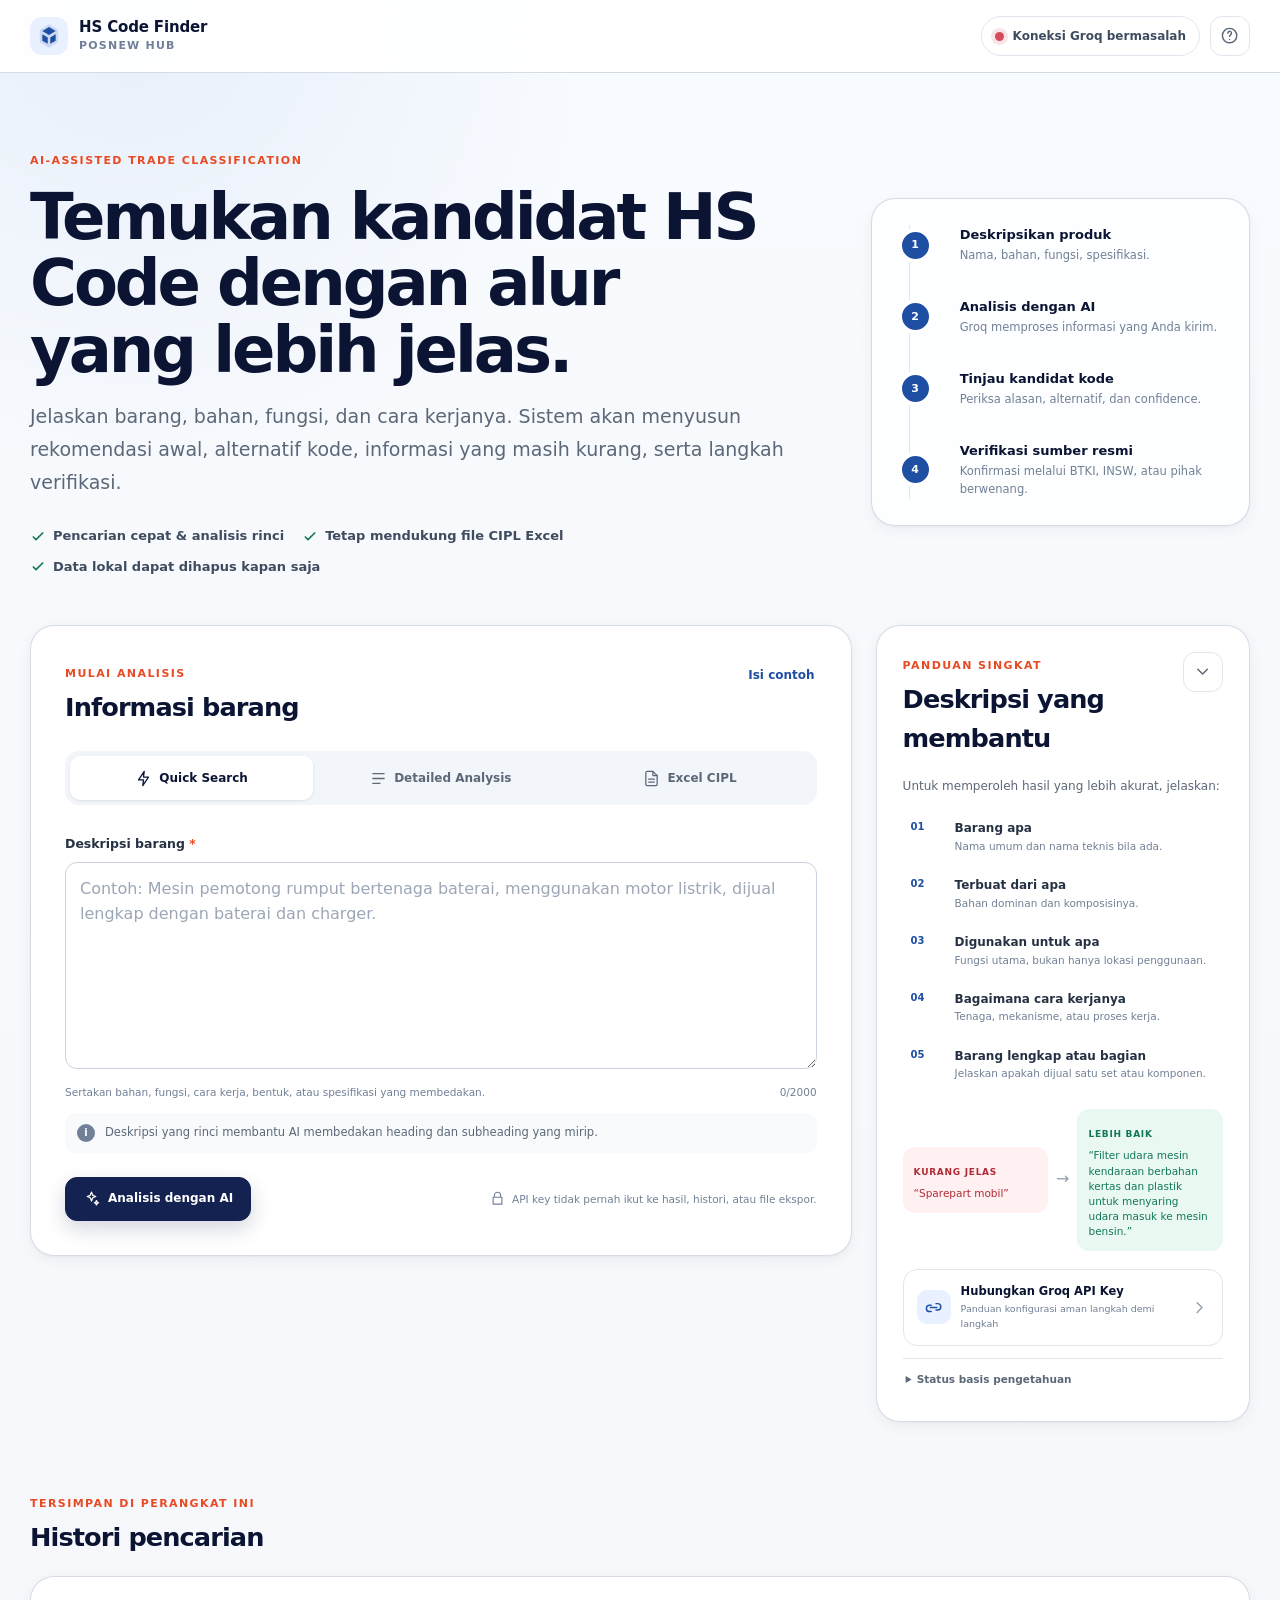
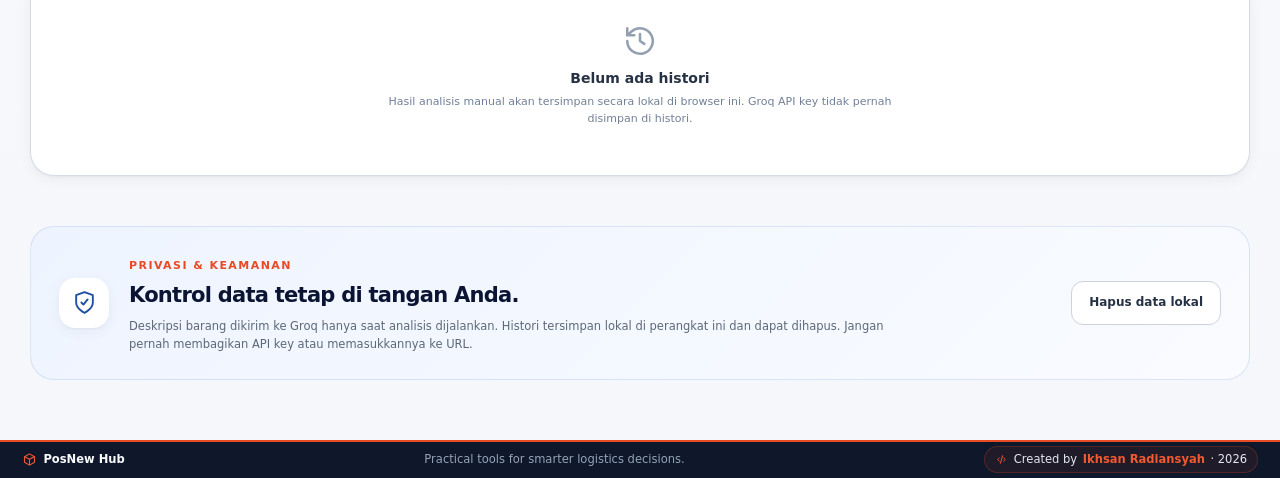
==== commit 3a022384: "push" ====
--- a/index.html
+++ b/index.html
@@ -367,12 +367,16 @@
     </section>
   </main>
 
-  <footer class="site-footer">
-    <div class="shell footer-inner">
-      <a class="footer-brand" href="https://posnew.com" target="_blank" rel="noopener noreferrer"><span class="brand-mark small" aria-hidden="true"><svg viewBox="0 0 36 36"><path d="M7 10.5 18 4l11 6.5v15L18 32 7 25.5v-15Z" fill="currentColor" opacity=".14"/><path d="m10 12 8-4.7 8 4.7-8 4.7-8-4.7Z" fill="currentColor"/></svg></span><strong>PosNew Hub</strong></a>
-      <p>Practical tools for smarter logistics decisions.</p>
-      <span>© 2026</span>
-    </div>
+  <footer id="siteFooter" class="dashboard-footer">
+    <a class="footer-brand" href="https://posnew.com" target="_blank" rel="noopener noreferrer" aria-label="Buka PosNew Hub">
+      <svg viewBox="0 0 24 24" aria-hidden="true"><path d="M4 7.5 12 3l8 4.5v9L12 21l-8-4.5v-9Z"/><path d="m4.5 7.5 7.5 4.2 7.5-4.2M12 12v8.2"/></svg>
+      PosNew Hub
+    </a>
+    <p class="footer-desc">Practical tools for smarter logistics decisions.</p>
+    <a class="footer-creator-badge" href="https://posnew.com/about-me.html" target="_blank" rel="noopener noreferrer">
+      <svg viewBox="0 0 24 24" aria-hidden="true"><path d="m8 9-3 3 3 3M16 9l3 3-3 3M14 5l-4 14"/></svg>
+      Created by <strong>Ikhsan Radiansyah</strong> · 2026
+    </a>
   </footer>
 
   <div id="apiModal" class="modal" role="dialog" aria-modal="true" aria-labelledby="apiModalTitle" hidden>
--- a/styles.css
+++ b/styles.css
@@ -40,6 +40,9 @@
 body {
   margin: 0;
   min-width: 320px;
+  min-height: 100vh;
+  display: flex;
+  flex-direction: column;
   color: var(--slate-950);
   background:
     radial-gradient(circle at 10% 0%, rgba(43, 102, 195, .08), transparent 30rem),
@@ -54,6 +57,7 @@
 svg { width: 1.2em; height: 1.2em; fill: none; stroke: currentColor; stroke-width: 1.8; stroke-linecap: round; stroke-linejoin: round; }
 a { color: var(--blue-700); }
 [hidden] { display: none !important; }
+main { flex: 1; }
 
 .skip-link {
   position: fixed;
@@ -351,11 +355,60 @@
 .privacy-icon svg { width: 25px; height: 25px; }
 .privacy-card h2 { font-size: 21px; }
 .privacy-card p { max-width: 770px; margin: 6px 0 0; color: var(--slate-600); font-size: 11.5px; }
-.site-footer { border-top: 1px solid var(--slate-200); color: var(--slate-500); background: rgba(255,255,255,.78); }
-.footer-inner { display: grid; min-height: 70px; grid-template-columns: 1fr auto 1fr; gap: 20px; align-items: center; font-size: 10.5px; }
-.footer-inner p { margin: 0; text-align: center; }
-.footer-inner > span { text-align: right; }
-.footer-brand strong { font-size: 12px; }
+.dashboard-footer {
+  width: 100%;
+  height: 38px;
+  margin-top: auto;
+  padding: 0 22px;
+  display: flex;
+  align-items: center;
+  justify-content: space-between;
+  gap: 1rem;
+  overflow: hidden;
+  border-top: 2px solid var(--orange-600);
+  color: #e2e8f0;
+  background: #0f172a;
+  font-size: .72rem;
+}
+.dashboard-footer .footer-brand {
+  flex: 0 0 auto;
+  display: inline-flex;
+  align-items: center;
+  gap: .4rem;
+  color: #f8fafc;
+  font-weight: 750;
+  text-decoration: none;
+  white-space: nowrap;
+}
+.dashboard-footer .footer-brand svg { width: 15px; height: 15px; color: var(--orange-500); }
+.footer-desc {
+  flex: 1;
+  margin: 0;
+  overflow: hidden;
+  color: #94a3b8;
+  text-align: center;
+  text-overflow: ellipsis;
+  white-space: nowrap;
+}
+.footer-creator-badge {
+  flex: 0 0 auto;
+  display: inline-flex;
+  align-items: center;
+  gap: .35rem;
+  padding: .22rem .62rem;
+  border: 1px solid rgba(232, 74, 36, .25);
+  border-radius: 999px;
+  color: #e2e8f0;
+  background: rgba(232, 74, 36, .08);
+  text-decoration: none;
+  white-space: nowrap;
+  transition: color .25s ease, background .25s ease, border-color .25s ease, transform .25s ease;
+}
+.footer-creator-badge svg { width: 13px; height: 13px; color: var(--orange-500); transition: transform .35s ease; }
+.footer-creator-badge strong { color: var(--orange-500); }
+.footer-creator-badge:hover { transform: translateY(-1px); color: white; border-color: rgba(232, 74, 36, .7); background: rgba(232, 74, 36, .22); }
+.footer-creator-badge:hover svg { transform: rotate(12deg) scale(1.13); }
+.footer-creator-badge:hover strong { color: #ff8a72; }
 
 .modal { position: fixed; inset: 0; z-index: 100; display: grid; place-items: center; padding: 20px; }
 .modal-backdrop { position: absolute; inset: 0; background: rgba(6, 13, 33, .62); backdrop-filter: blur(5px); }
@@ -464,8 +517,9 @@
   .section-heading-row { align-items: flex-start; }
   .privacy-card { grid-template-columns: auto 1fr; padding: 20px; }
   .privacy-card .secondary-button { grid-column: 1 / -1; }
-  .footer-inner { grid-template-columns: 1fr auto; }
-  .footer-inner p { display: none; }
+  .footer-desc { display: none; }
+  .dashboard-footer { height: 36px; padding: 0 10px; font-size: .65rem; }
+  .footer-creator-badge { padding-inline: .45rem; }
   .modal { padding: 10px; align-items: end; }
   .modal-card { width: 100%; max-height: 92vh; border-radius: 22px 22px 12px 12px; }
   .modal-head { grid-template-columns: 1fr; }
@@ -481,6 +535,8 @@
   .panel-heading h2, .result-head h2, .section-heading-row h2 { font-size: 21px; }
   .drop-zone { min-height: 170px; padding: 18px; }
   .hs-code { font-size: 41px; }
+  .dashboard-footer .footer-brand svg { display: none; }
+  .footer-creator-badge { max-width: 67%; overflow: hidden; text-overflow: ellipsis; }
 }
 
 @media (prefers-reduced-motion: reduce) {
@@ -489,7 +545,7 @@
 
 @media print {
   body { background: white; }
-  .site-header, .hero, .workspace, .history-section, .privacy-section, .site-footer, .result-actions, .result-head-actions, .toast-region, .modal { display: none !important; }
+  .site-header, .hero, .workspace, .history-section, .privacy-section, .dashboard-footer, .result-actions, .result-head-actions, .toast-region, .modal { display: none !important; }
   .result-section { display: block !important; width: 100%; padding: 0; }
   .panel { border: 1px solid #d6d6d6; box-shadow: none; }
   .result-grid, .insight-grid { grid-template-columns: 1fr; }
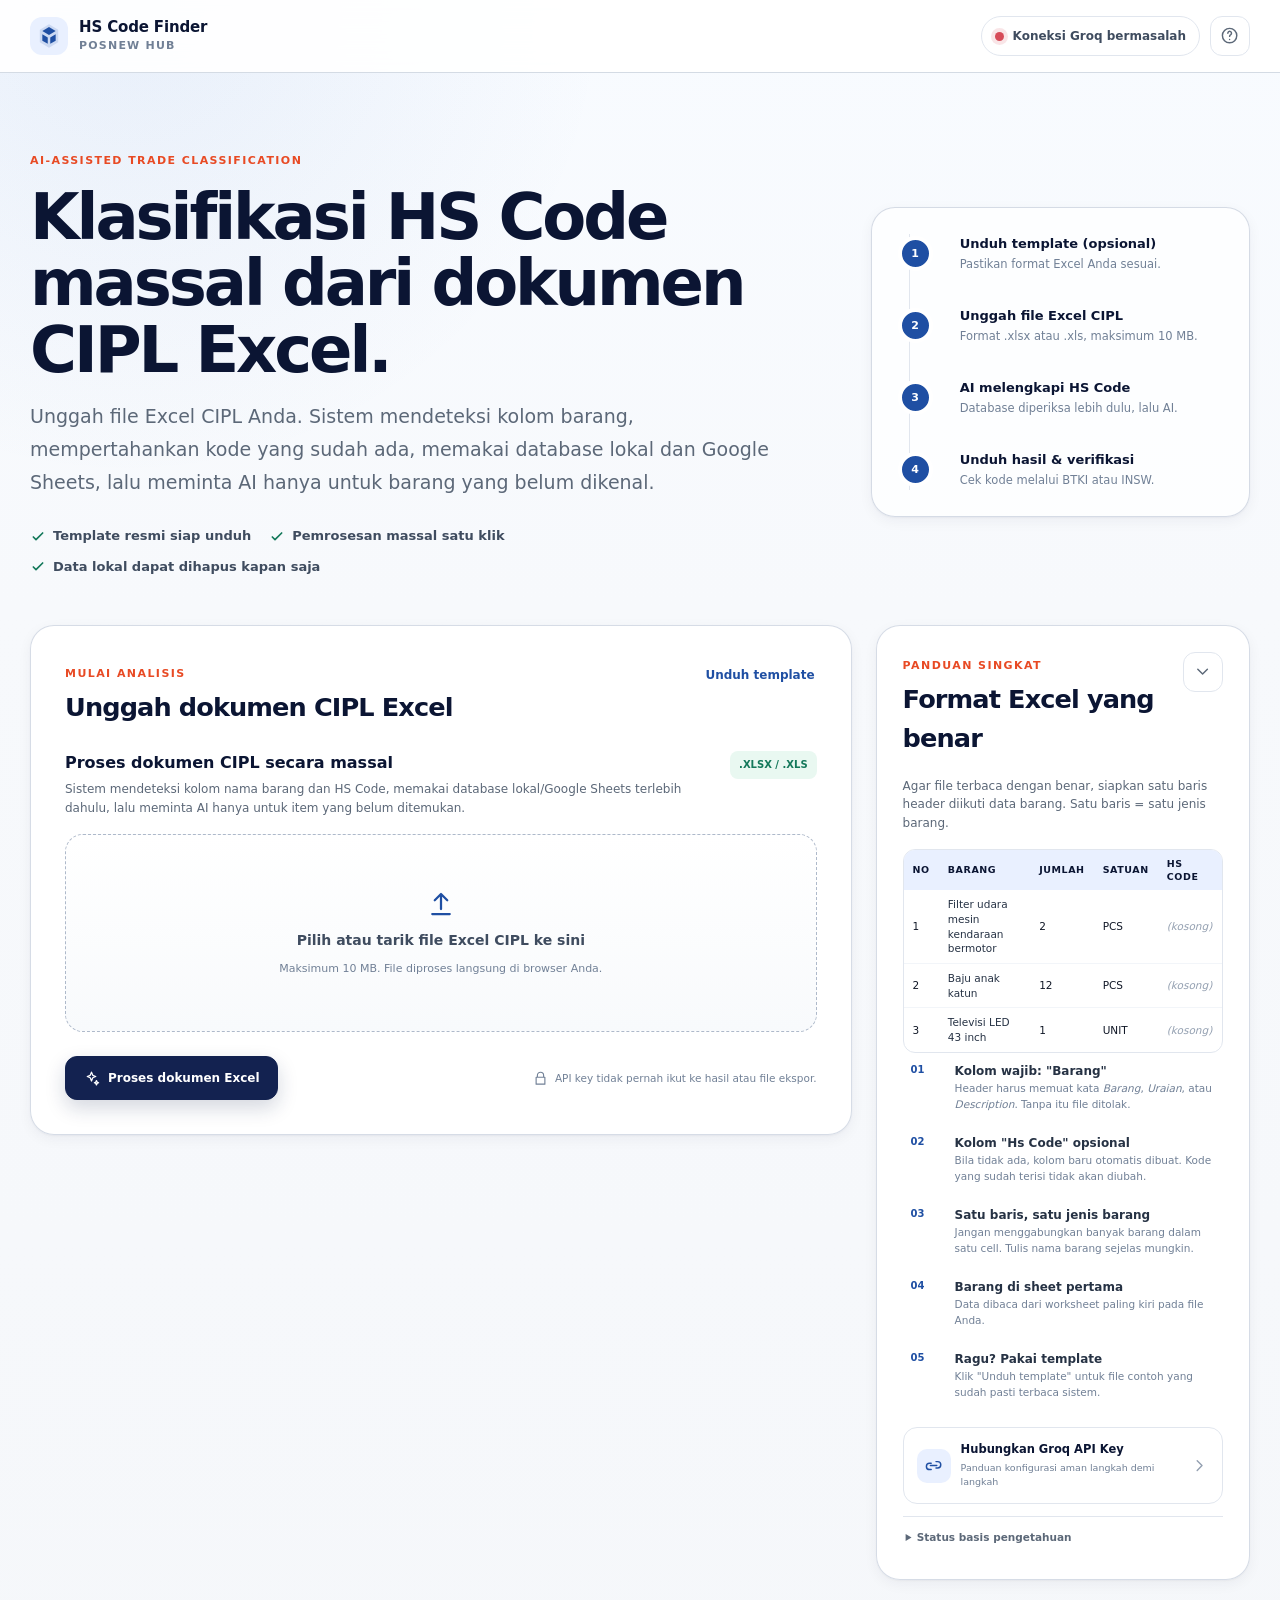
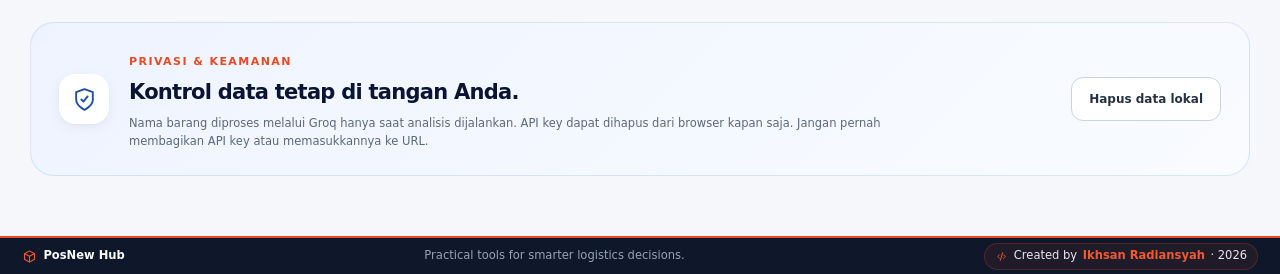
==== commit 5ac1078e: "push" ====
--- a/index.html
+++ b/index.html
@@ -3,24 +3,24 @@
 <head>
   <meta charset="utf-8">
   <meta name="viewport" content="width=device-width, initial-scale=1, viewport-fit=cover">
-  <title>HS Code Finder Indonesia – AI Product Classification</title>
-  <meta name="description" content="Cari dan analisis kandidat HS Code berdasarkan deskripsi barang menggunakan AI untuk membantu proses klasifikasi perdagangan dan logistik.">
+  <title>HS Code Finder Indonesia – Klasifikasi CIPL Excel</title>
+  <meta name="description" content="Unggah dokumen CIPL Excel dan temukan kandidat HS Code untuk setiap barang secara massal menggunakan AI. Dilengkapi template resmi agar format file selalu benar.">
   <meta name="theme-color" content="#172554">
   <meta name="color-scheme" content="light">
   <meta name="robots" content="index,follow,max-image-preview:large">
   <link rel="canonical" href="https://hs.posnew.com/">
   <meta property="og:type" content="website">
   <meta property="og:url" content="https://hs.posnew.com/">
-  <meta property="og:title" content="HS Code Finder Indonesia – AI Product Classification">
-  <meta property="og:description" content="Analisis kandidat HS Code dari deskripsi barang, lengkap dengan alasan, alternatif, dan langkah verifikasi.">
+  <meta property="og:title" content="HS Code Finder Indonesia – Klasifikasi CIPL Excel">
+  <meta property="og:description" content="Pemrosesan massal dokumen CIPL Excel dengan rekomendasi HS Code berbasis AI dan template format resmi.">
   <meta property="og:image" content="https://hs.posnew.com/favicon-hscode.png">
   <meta name="twitter:card" content="summary">
   <meta name="twitter:title" content="HS Code Finder Indonesia">
-  <meta name="twitter:description" content="AI-assisted product classification for logistics and trade.">
+  <meta name="twitter:description" content="AI-assisted CIPL Excel classification for logistics and trade.">
   <link rel="icon" type="image/png" href="/favicon-hscode.png">
   <link rel="apple-touch-icon" sizes="192x192" href="/icon-192.png">
   <link rel="manifest" href="/manifest.webmanifest">
-  <link rel="stylesheet" href="/styles.css">
+  <link rel="stylesheet" href="/assets/styles-v2.1.0.css">
   <script type="application/ld+json">
   {
     "@context": "https://schema.org",
@@ -29,7 +29,7 @@
     "applicationCategory": "BusinessApplication",
     "operatingSystem": "Web",
     "url": "https://hs.posnew.com/",
-    "description": "Alat bantu analisis kandidat HS Code berbasis AI untuk klasifikasi perdagangan dan logistik.",
+    "description": "Alat bantu klasifikasi massal HS Code untuk dokumen CIPL Excel.",
     "offers": {"@type": "Offer", "price": "0", "priceCurrency": "IDR"},
     "publisher": {"@type": "Organization", "name": "PosNew Hub", "url": "https://posnew.com"}
   }
@@ -65,141 +65,55 @@
     <section class="hero shell" aria-labelledby="pageTitle">
       <div class="hero-copy">
         <span class="eyebrow">AI-assisted trade classification</span>
-        <h1 id="pageTitle">Temukan kandidat HS Code dengan alur yang lebih jelas.</h1>
-        <p>Jelaskan barang, bahan, fungsi, dan cara kerjanya. Sistem akan menyusun rekomendasi awal, alternatif kode, informasi yang masih kurang, serta langkah verifikasi.</p>
+        <h1 id="pageTitle">Klasifikasi HS Code massal dari dokumen CIPL Excel.</h1>
+        <p>Unggah file Excel CIPL Anda. Sistem mendeteksi kolom barang, mempertahankan kode yang sudah ada, memakai database lokal dan Google Sheets, lalu meminta AI hanya untuk barang yang belum dikenal.</p>
         <div class="hero-points" aria-label="Keunggulan utama">
-          <span><svg viewBox="0 0 24 24" aria-hidden="true"><path d="m5 12 4 4L19 6"/></svg> Pencarian cepat & analisis rinci</span>
-          <span><svg viewBox="0 0 24 24" aria-hidden="true"><path d="m5 12 4 4L19 6"/></svg> Tetap mendukung file CIPL Excel</span>
+          <span><svg viewBox="0 0 24 24" aria-hidden="true"><path d="m5 12 4 4L19 6"/></svg> Template resmi siap unduh</span>
+          <span><svg viewBox="0 0 24 24" aria-hidden="true"><path d="m5 12 4 4L19 6"/></svg> Pemrosesan massal satu klik</span>
           <span><svg viewBox="0 0 24 24" aria-hidden="true"><path d="m5 12 4 4L19 6"/></svg> Data lokal dapat dihapus kapan saja</span>
         </div>
       </div>
       <aside class="hero-summary" aria-label="Alur penggunaan">
-        <div class="step"><span>1</span><div><strong>Deskripsikan produk</strong><small>Nama, bahan, fungsi, spesifikasi.</small></div></div>
-        <div class="step"><span>2</span><div><strong>Analisis dengan AI</strong><small>Groq memproses informasi yang Anda kirim.</small></div></div>
-        <div class="step"><span>3</span><div><strong>Tinjau kandidat kode</strong><small>Periksa alasan, alternatif, dan confidence.</small></div></div>
-        <div class="step"><span>4</span><div><strong>Verifikasi sumber resmi</strong><small>Konfirmasi melalui BTKI, INSW, atau pihak berwenang.</small></div></div>
+        <div class="step"><span>1</span><div><strong>Unduh template (opsional)</strong><small>Pastikan format Excel Anda sesuai.</small></div></div>
+        <div class="step"><span>2</span><div><strong>Unggah file Excel CIPL</strong><small>Format .xlsx atau .xls, maksimum 10 MB.</small></div></div>
+        <div class="step"><span>3</span><div><strong>AI melengkapi HS Code</strong><small>Database diperiksa lebih dulu, lalu AI.</small></div></div>
+        <div class="step"><span>4</span><div><strong>Unduh hasil &amp; verifikasi</strong><small>Cek kode melalui BTKI atau INSW.</small></div></div>
       </aside>
     </section>
 
-    <section class="workspace shell" aria-label="Pencarian HS Code">
+    <section class="workspace shell" aria-label="Pemrosesan Excel CIPL">
       <div class="panel search-panel">
         <div class="panel-heading">
           <div>
             <span class="section-kicker">Mulai analisis</span>
-            <h2>Informasi barang</h2>
-          </div>
-          <button class="text-button" id="fillExampleButton" type="button">Isi contoh</button>
-        </div>
-
-        <div class="mode-tabs" role="tablist" aria-label="Mode pencarian">
-          <button id="quickTab" class="mode-tab is-active" type="button" role="tab" aria-selected="true" aria-controls="quickPanel" data-mode="quick">
-            <svg viewBox="0 0 24 24" aria-hidden="true"><path d="m13 2-8 12h7l-1 8 8-12h-7l1-8Z"/></svg>
-            Quick Search
+            <h2>Unggah dokumen CIPL Excel</h2>
+          </div>
+          <button class="text-button" id="templateButton" type="button">Unduh template</button>
+        </div>
+
+        <form id="analysisForm" novalidate>
+          <div class="bulk-intro">
+            <div>
+              <h3>Proses dokumen CIPL secara massal</h3>
+              <p>Sistem mendeteksi kolom nama barang dan HS Code, memakai database lokal/Google Sheets terlebih dahulu, lalu meminta AI hanya untuk item yang belum ditemukan.</p>
+            </div>
+            <span class="file-format">.XLSX / .XLS</span>
+          </div>
+          <button id="dropZone" class="drop-zone" type="button" aria-describedby="uploadHelp">
+            <svg viewBox="0 0 24 24" aria-hidden="true"><path d="M12 16V4M7 9l5-5 5 5M5 20h14"/></svg>
+            <strong id="dropZoneTitle">Pilih atau tarik file Excel CIPL ke sini</strong>
+            <span id="uploadHelp">Maksimum 10 MB. File diproses langsung di browser Anda.</span>
           </button>
-          <button id="detailTab" class="mode-tab" type="button" role="tab" aria-selected="false" aria-controls="detailPanel" data-mode="detail">
-            <svg viewBox="0 0 24 24" aria-hidden="true"><path d="M4 5h16M4 12h16M4 19h10"/></svg>
-            Detailed Analysis
-          </button>
-          <button id="bulkTab" class="mode-tab" type="button" role="tab" aria-selected="false" aria-controls="bulkPanel" data-mode="bulk">
-            <svg viewBox="0 0 24 24" aria-hidden="true"><path d="M14 2H6a2 2 0 0 0-2 2v16a2 2 0 0 0 2 2h12a2 2 0 0 0 2-2V8Z"/><path d="M14 2v6h6M8 13h8M8 17h8"/></svg>
-            Excel CIPL
-          </button>
-        </div>
-
-        <form id="analysisForm" novalidate>
-          <div id="quickPanel" class="tab-panel" role="tabpanel" aria-labelledby="quickTab">
-            <label class="field-label" for="quickDescription">Deskripsi barang <span aria-hidden="true">*</span></label>
-            <textarea id="quickDescription" name="description" rows="7" maxlength="2000" placeholder="Contoh: Mesin pemotong rumput bertenaga baterai, menggunakan motor listrik, dijual lengkap dengan baterai dan charger." aria-describedby="quickHelp quickCounter"></textarea>
-            <div class="field-meta">
-              <span id="quickHelp">Sertakan bahan, fungsi, cara kerja, bentuk, atau spesifikasi yang membedakan.</span>
-              <span id="quickCounter">0/2000</span>
+          <input id="fileInput" type="file" accept=".xlsx,.xls" hidden>
+          <div id="selectedFileCard" class="selected-file" hidden>
+            <div class="file-icon" aria-hidden="true">XLS</div>
+            <div class="file-info">
+              <strong id="fileNameDisplay"></strong>
+              <small id="fileSizeDisplay"></small>
             </div>
-            <div class="quality-hint" id="qualityHint" aria-live="polite">
-              <span class="quality-icon" aria-hidden="true">i</span>
-              <span>Deskripsi yang rinci membantu AI membedakan heading dan subheading yang mirip.</span>
-            </div>
-          </div>
-
-          <div id="detailPanel" class="tab-panel" role="tabpanel" aria-labelledby="detailTab" hidden>
-            <div class="form-grid">
-              <div class="field-group span-2">
-                <label class="field-label" for="productName">Nama barang <span aria-hidden="true">*</span></label>
-                <input id="productName" name="productName" maxlength="160" placeholder="Contoh: Filter udara mesin kendaraan bermotor">
-              </div>
-              <div class="field-group span-2">
-                <label class="field-label" for="productDescription">Deskripsi barang</label>
-                <textarea id="productDescription" name="productDescription" rows="4" maxlength="1600" placeholder="Jelaskan bentuk, spesifikasi, dan apa yang membedakannya dari barang lain."></textarea>
-              </div>
-              <div class="field-group">
-                <label class="field-label" for="material">Bahan utama</label>
-                <input id="material" name="material" maxlength="180" placeholder="Kertas dan plastik">
-              </div>
-              <div class="field-group">
-                <label class="field-label" for="mainFunction">Fungsi utama</label>
-                <input id="mainFunction" name="mainFunction" maxlength="220" placeholder="Menyaring udara masuk ke mesin">
-              </div>
-              <div class="field-group">
-                <label class="field-label" for="workingMethod">Cara kerja</label>
-                <input id="workingMethod" name="workingMethod" maxlength="220" placeholder="Udara melewati media filter">
-              </div>
-              <div class="field-group">
-                <label class="field-label" for="usage">Penggunaan</label>
-                <input id="usage" name="usage" maxlength="220" placeholder="Untuk mesin bensin kendaraan bermotor">
-              </div>
-              <div class="field-group">
-                <label class="field-label" for="condition">Kondisi barang</label>
-                <select id="condition" name="condition">
-                  <option value="">Tidak disebutkan</option>
-                  <option>Baru</option>
-                  <option>Bekas</option>
-                  <option>Setengah jadi</option>
-                  <option>Komponen/bagian</option>
-                  <option>Barang lengkap</option>
-                </select>
-              </div>
-              <div class="field-group">
-                <label class="field-label" for="packaging">Bentuk atau kemasan</label>
-                <input id="packaging" name="packaging" maxlength="180" placeholder="Unit, set, roll, cairan, serbuk">
-              </div>
-              <div class="field-group">
-                <label class="field-label" for="composition">Komposisi/kandungan</label>
-                <input id="composition" name="composition" maxlength="220" placeholder="Persentase bahan bila tersedia">
-              </div>
-              <div class="field-group">
-                <label class="field-label" for="originCountry">Negara asal</label>
-                <input id="originCountry" name="originCountry" maxlength="100" placeholder="Opsional">
-              </div>
-              <div class="field-group span-2">
-                <label class="field-label" for="additionalNotes">Catatan tambahan</label>
-                <textarea id="additionalNotes" name="additionalNotes" rows="3" maxlength="1000" placeholder="Model, daya, kapasitas, ukuran, atau informasi teknis lainnya."></textarea>
-              </div>
-            </div>
-          </div>
-
-          <div id="bulkPanel" class="tab-panel" role="tabpanel" aria-labelledby="bulkTab" hidden>
-            <div class="bulk-intro">
-              <div>
-                <h3>Proses dokumen CIPL secara massal</h3>
-                <p>Sistem mendeteksi kolom nama barang dan HS Code, memakai database lokal/Google Sheets terlebih dahulu, lalu meminta AI hanya untuk item yang belum ditemukan.</p>
-              </div>
-              <span class="file-format">.XLSX / .XLS</span>
-            </div>
-            <button id="dropZone" class="drop-zone" type="button" aria-describedby="uploadHelp">
-              <svg viewBox="0 0 24 24" aria-hidden="true"><path d="M12 16V4M7 9l5-5 5 5M5 20h14"/></svg>
-              <strong id="dropZoneTitle">Pilih atau tarik file Excel ke sini</strong>
-              <span id="uploadHelp">Maksimum 10 MB. File diproses langsung di browser Anda.</span>
+            <button id="removeFileButton" class="icon-button danger" type="button" aria-label="Hapus file terpilih">
+              <svg viewBox="0 0 24 24" aria-hidden="true"><path d="M3 6h18M8 6V4h8v2M19 6l-1 14H6L5 6M10 11v5M14 11v5"/></svg>
             </button>
-            <input id="fileInput" type="file" accept=".xlsx,.xls" hidden>
-            <div id="selectedFileCard" class="selected-file" hidden>
-              <div class="file-icon" aria-hidden="true">XLS</div>
-              <div class="file-info">
-                <strong id="fileNameDisplay"></strong>
-                <small id="fileSizeDisplay"></small>
-              </div>
-              <button id="removeFileButton" class="icon-button danger" type="button" aria-label="Hapus file terpilih">
-                <svg viewBox="0 0 24 24" aria-hidden="true"><path d="M3 6h18M8 6V4h8v2M19 6l-1 14H6L5 6M10 11v5M14 11v5"/></svg>
-              </button>
-            </div>
           </div>
 
           <div id="formError" class="inline-alert error" role="alert" hidden></div>
@@ -207,10 +121,10 @@
           <div class="form-actions">
             <button id="analyzeButton" class="primary-button" type="submit">
               <svg viewBox="0 0 24 24" aria-hidden="true"><path d="m12 3 1.8 4.5L18 9.2l-4.2 1.7L12 15.5l-1.8-4.6L6 9.2l4.2-1.7L12 3ZM19 15l.9 2.1L22 18l-2.1.9L19 21l-.9-2.1L16 18l2.1-.9L19 15Z"/></svg>
-              <span id="analyzeButtonLabel">Analisis dengan AI</span>
+              <span id="analyzeButtonLabel">Proses dokumen Excel</span>
             </button>
             <button id="cancelButton" class="secondary-button" type="button" hidden>Batal</button>
-            <p class="privacy-mini"><svg viewBox="0 0 24 24" aria-hidden="true"><path d="M7 10V7a5 5 0 0 1 10 0v3M5 10h14v11H5z"/></svg> API key tidak pernah ikut ke hasil, histori, atau file ekspor.</p>
+            <p class="privacy-mini"><svg viewBox="0 0 24 24" aria-hidden="true"><path d="M7 10V7a5 5 0 0 1 10 0v3M5 10h14v11H5z"/></svg> API key tidak pernah ikut ke hasil atau file ekspor.</p>
           </div>
         </form>
 
@@ -228,26 +142,32 @@
         <div class="panel-heading compact">
           <div>
             <span class="section-kicker">Panduan singkat</span>
-            <h2 id="guideTitle">Deskripsi yang membantu</h2>
+            <h2 id="guideTitle">Format Excel yang benar</h2>
           </div>
           <button class="icon-button" id="toggleGuideButton" type="button" aria-expanded="true" aria-controls="guideContent" aria-label="Tutup panduan">
             <svg viewBox="0 0 24 24" aria-hidden="true"><path d="m6 9 6 6 6-6"/></svg>
           </button>
         </div>
         <div id="guideContent">
-          <p class="guide-lead">Untuk memperoleh hasil yang lebih akurat, jelaskan:</p>
+          <p class="guide-lead">Agar file terbaca dengan benar, siapkan satu baris header diikuti data barang. Satu baris = satu jenis barang.</p>
+          <table class="format-table" aria-label="Contoh format Excel CIPL">
+            <caption class="sr-only">Contoh format tabel CIPL dengan kolom No, Barang, Jumlah, Satuan, dan Hs Code</caption>
+            <thead>
+              <tr><th scope="col">No</th><th scope="col">Barang</th><th scope="col">Jumlah</th><th scope="col">Satuan</th><th scope="col">Hs Code</th></tr>
+            </thead>
+            <tbody>
+              <tr><td>1</td><td>Filter udara mesin kendaraan bermotor</td><td>2</td><td>PCS</td><td class="code-cell">(kosong)</td></tr>
+              <tr><td>2</td><td>Baju anak katun</td><td>12</td><td>PCS</td><td class="code-cell">(kosong)</td></tr>
+              <tr><td>3</td><td>Televisi LED 43 inch</td><td>1</td><td>UNIT</td><td class="code-cell">(kosong)</td></tr>
+            </tbody>
+          </table>
           <ul class="guide-list">
-            <li><span>01</span><div><strong>Barang apa</strong><small>Nama umum dan nama teknis bila ada.</small></div></li>
-            <li><span>02</span><div><strong>Terbuat dari apa</strong><small>Bahan dominan dan komposisinya.</small></div></li>
-            <li><span>03</span><div><strong>Digunakan untuk apa</strong><small>Fungsi utama, bukan hanya lokasi penggunaan.</small></div></li>
-            <li><span>04</span><div><strong>Bagaimana cara kerjanya</strong><small>Tenaga, mekanisme, atau proses kerja.</small></div></li>
-            <li><span>05</span><div><strong>Barang lengkap atau bagian</strong><small>Jelaskan apakah dijual satu set atau komponen.</small></div></li>
+            <li><span>01</span><div><strong>Kolom wajib: "Barang"</strong><small>Header harus memuat kata <em>Barang</em>, <em>Uraian</em>, atau <em>Description</em>. Tanpa itu file ditolak.</small></div></li>
+            <li><span>02</span><div><strong>Kolom "Hs Code" opsional</strong><small>Bila tidak ada, kolom baru otomatis dibuat. Kode yang sudah terisi tidak akan diubah.</small></div></li>
+            <li><span>03</span><div><strong>Satu baris, satu jenis barang</strong><small>Jangan menggabungkan banyak barang dalam satu cell. Tulis nama barang sejelas mungkin.</small></div></li>
+            <li><span>04</span><div><strong>Barang di sheet pertama</strong><small>Data dibaca dari worksheet paling kiri pada file Anda.</small></div></li>
+            <li><span>05</span><div><strong>Ragu? Pakai template</strong><small>Klik "Unduh template" untuk file contoh yang sudah pasti terbaca sistem.</small></div></li>
           </ul>
-          <div class="comparison">
-            <div class="comparison-item bad"><span>Kurang jelas</span><p>“Sparepart mobil”</p></div>
-            <div class="comparison-arrow" aria-hidden="true">→</div>
-            <div class="comparison-item good"><span>Lebih baik</span><p>“Filter udara mesin kendaraan berbahan kertas dan plastik untuk menyaring udara masuk ke mesin bensin.”</p></div>
-          </div>
           <button class="link-card" id="openApiGuideButton" type="button">
             <span class="link-card-icon"><svg viewBox="0 0 24 24" aria-hidden="true"><path d="M15 7h2a4 4 0 0 1 0 8h-2M9 17H7a4 4 0 0 1 0-8h2M8 12h8"/></svg></span>
             <span><strong>Hubungkan Groq API Key</strong><small>Panduan konfigurasi aman langkah demi langkah</small></span>
@@ -265,68 +185,6 @@
       </aside>
     </section>
 
-    <section id="resultSection" class="result-section shell" aria-labelledby="resultTitle" hidden>
-      <div class="result-head">
-        <div>
-          <span class="section-kicker">Hasil analisis</span>
-          <h2 id="resultTitle">Kandidat HS Code</h2>
-        </div>
-        <div class="result-head-actions">
-          <button id="copyCodeButton" class="secondary-button small" type="button">Salin HS Code</button>
-          <button id="newSearchButton" class="primary-button small" type="button">Pencarian baru</button>
-        </div>
-      </div>
-
-      <div class="result-grid">
-        <article class="result-primary panel">
-          <div class="result-primary-top">
-            <div>
-              <span class="result-label">Recommended HS Code</span>
-              <div id="hsCodeValue" class="hs-code">—</div>
-            </div>
-            <div id="confidenceBadge" class="confidence medium"><span aria-hidden="true">●</span><strong>Medium confidence</strong></div>
-          </div>
-          <p id="productSummary" class="product-summary"></p>
-          <div class="taxonomy-grid">
-            <div><span>Chapter</span><strong id="chapterValue">—</strong></div>
-            <div><span>Heading</span><strong id="headingValue">—</strong></div>
-            <div><span>Subheading</span><strong id="subheadingValue">—</strong></div>
-          </div>
-          <div class="rationale-block">
-            <h3>Classification Rationale</h3>
-            <p id="rationaleValue"></p>
-          </div>
-        </article>
-
-        <aside class="result-actions panel">
-          <h3>Aksi hasil</h3>
-          <button id="copyFullButton" type="button"><svg viewBox="0 0 24 24" aria-hidden="true"><path d="M8 8h11v13H8zM5 16H3V3h11v2"/></svg><span><strong>Salin analisis lengkap</strong><small>Siap ditempel ke dokumen</small></span></button>
-          <button id="downloadJsonButton" type="button"><svg viewBox="0 0 24 24" aria-hidden="true"><path d="M12 3v12M7 10l5 5 5-5M5 21h14"/></svg><span><strong>Unduh hasil</strong><small>Format JSON</small></span></button>
-          <button id="printButton" type="button"><svg viewBox="0 0 24 24" aria-hidden="true"><path d="M6 9V3h12v6M6 18H4a2 2 0 0 1-2-2v-5a2 2 0 0 1 2-2h16a2 2 0 0 1 2 2v5a2 2 0 0 1-2 2h-2M6 14h12v7H6z"/></svg><span><strong>Print / simpan PDF</strong><small>Gunakan dialog cetak browser</small></span></button>
-          <button id="shareButton" type="button"><svg viewBox="0 0 24 24" aria-hidden="true"><circle cx="18" cy="5" r="3"/><circle cx="6" cy="12" r="3"/><circle cx="18" cy="19" r="3"/><path d="m8.6 10.5 6.8-4M8.6 13.5l6.8 4"/></svg><span><strong>Bagikan ringkasan</strong><small>Share atau salin ke clipboard</small></span></button>
-          <button id="refineButton" type="button"><svg viewBox="0 0 24 24" aria-hidden="true"><path d="M12 20h9M16.5 3.5a2.1 2.1 0 0 1 3 3L8 18l-4 1 1-4Z"/></svg><span><strong>Perbaiki deskripsi</strong><small>Kembali ke informasi barang</small></span></button>
-        </aside>
-      </div>
-
-      <div class="insight-grid">
-        <article class="panel insight-card">
-          <div class="insight-title"><span class="insight-icon alt"><svg viewBox="0 0 24 24" aria-hidden="true"><path d="M8 7h11M8 12h8M8 17h5M3 7h.01M3 12h.01M3 17h.01"/></svg></span><h3>Alternative Codes</h3></div>
-          <div id="alternativeCodes" class="stack-list"></div>
-        </article>
-        <article class="panel insight-card">
-          <div class="insight-title"><span class="insight-icon missing"><svg viewBox="0 0 24 24" aria-hidden="true"><circle cx="12" cy="12" r="9"/><path d="M12 8v5M12 17h.01"/></svg></span><h3>Missing Information</h3></div>
-          <ul id="missingInformation" class="check-list"></ul>
-        </article>
-        <article class="panel insight-card">
-          <div class="insight-title"><span class="insight-icon verify"><svg viewBox="0 0 24 24" aria-hidden="true"><path d="M9 12l2 2 4-5M12 22a10 10 0 1 0 0-20 10 10 0 0 0 0 20Z"/></svg></span><h3>Verification Checklist</h3></div>
-          <ul id="verificationNotes" class="check-list"></ul>
-        </article>
-      </div>
-
-      <div id="resultWarning" class="inline-alert warning" hidden></div>
-      <div class="disclaimer"><svg viewBox="0 0 24 24" aria-hidden="true"><path d="M12 9v4M12 17h.01M10.3 3.8 2.4 18a2 2 0 0 0 1.8 3h15.6a2 2 0 0 0 1.8-3L13.7 3.8a2 2 0 0 0-3.4 0Z"/></svg><p><strong>Perlu verifikasi resmi.</strong> Hasil analisis AI merupakan rekomendasi awal dan bukan penetapan resmi kepabeanan. Verifikasi kembali dengan BTKI, INSW, peraturan kepabeanan, atau pihak berwenang sebelum digunakan dalam dokumen resmi.</p></div>
-    </section>
-
     <section id="bulkResultSection" class="result-section shell" aria-labelledby="bulkResultTitle" hidden>
       <div class="panel bulk-result-card">
         <div class="bulk-result-icon"><svg viewBox="0 0 24 24" aria-hidden="true"><path d="M14 2H6a2 2 0 0 0-2 2v16a2 2 0 0 0 2 2h12a2 2 0 0 0 2-2V8Z"/><path d="M14 2v6h6M8 13h8M8 17h8"/></svg></div>
@@ -337,31 +195,13 @@
         </div>
         <button id="downloadExcelButton" class="primary-button" type="button">Unduh hasil Excel</button>
       </div>
-    </section>
-
-    <section class="history-section shell" aria-labelledby="historyTitle">
-      <div class="section-heading-row">
-        <div>
-          <span class="section-kicker">Tersimpan di perangkat ini</span>
-          <h2 id="historyTitle">Histori pencarian</h2>
-        </div>
-        <button id="clearHistoryButton" class="text-button danger-text" type="button" hidden>Hapus semua</button>
-      </div>
-      <div id="historyEmpty" class="empty-state panel">
-        <svg viewBox="0 0 24 24" aria-hidden="true"><path d="M3 12a9 9 0 1 0 3-6.7L3 8M3 3v5h5M12 7v5l3 2"/></svg>
-        <h3>Belum ada histori</h3>
-        <p>Hasil analisis manual akan tersimpan secara lokal di browser ini. Groq API key tidak pernah disimpan di histori.</p>
-      </div>
-      <div id="historyToolbar" class="history-toolbar" hidden>
-        <label class="search-input"><svg viewBox="0 0 24 24" aria-hidden="true"><circle cx="11" cy="11" r="7"/><path d="m20 20-4-4"/></svg><input id="historySearch" type="search" placeholder="Cari nama barang atau HS Code" aria-label="Cari histori"></label>
-      </div>
-      <div id="historyList" class="history-list"></div>
+      <div class="disclaimer"><svg viewBox="0 0 24 24" aria-hidden="true"><path d="M12 9v4M12 17h.01M10.3 3.8 2.4 18a2 2 0 0 0 1.8 3h15.6a2 2 0 0 0 1.8-3L13.7 3.8a2 2 0 0 0-3.4 0Z"/></svg><p><strong>Perlu verifikasi resmi.</strong> Hasil analisis AI merupakan rekomendasi awal dan bukan penetapan resmi kepabeanan. Verifikasi kembali dengan BTKI, INSW, peraturan kepabeanan, atau pihak berwenang sebelum digunakan dalam dokumen resmi.</p></div>
     </section>
 
     <section class="privacy-section shell" aria-labelledby="privacyTitle">
       <div class="privacy-card">
         <div class="privacy-icon"><svg viewBox="0 0 24 24" aria-hidden="true"><path d="M12 22s8-4 8-10V5l-8-3-8 3v7c0 6 8 10 8 10Z"/><path d="m9 12 2 2 4-5"/></svg></div>
-        <div><span class="section-kicker">Privasi & keamanan</span><h2 id="privacyTitle">Kontrol data tetap di tangan Anda.</h2><p>Deskripsi barang dikirim ke Groq hanya saat analisis dijalankan. Histori tersimpan lokal di perangkat ini dan dapat dihapus. Jangan pernah membagikan API key atau memasukkannya ke URL.</p></div>
+        <div><span class="section-kicker">Privasi &amp; keamanan</span><h2 id="privacyTitle">Kontrol data tetap di tangan Anda.</h2><p>Nama barang diproses melalui Groq hanya saat analisis dijalankan. API key dapat dihapus dari browser kapan saja. Jangan pernah membagikan API key atau memasukkannya ke URL.</p></div>
         <button id="removeLocalDataButton" class="secondary-button" type="button">Hapus data lokal</button>
       </div>
     </section>
@@ -422,7 +262,7 @@
     <div class="modal-backdrop" data-close-confirm></div>
     <div class="modal-card confirm-card" tabindex="-1">
       <span class="modal-icon warning-icon"><svg viewBox="0 0 24 24" aria-hidden="true"><path d="M12 9v4M12 17h.01M10.3 3.8 2.4 18a2 2 0 0 0 1.8 3h15.6a2 2 0 0 0 1.8-3L13.7 3.8a2 2 0 0 0-3.4 0Z"/></svg></span>
-      <h2 id="confirmTitle">Hapus semua histori?</h2>
+      <h2 id="confirmTitle">Hapus semua data?</h2>
       <p id="confirmMessage">Tindakan ini tidak dapat dibatalkan.</p>
       <div class="modal-actions end"><button class="secondary-button" type="button" data-close-confirm>Batal</button><button id="confirmActionButton" class="danger-button" type="button">Hapus</button></div>
     </div>
@@ -430,6 +270,6 @@
 
   <div id="toastRegion" class="toast-region" aria-live="polite" aria-atomic="true"></div>
 
-  <script src="/app.js" defer></script>
+  <script src="/assets/app-v2.1.0.js" defer></script>
 </body>
 </html>
--- a/assets/styles-v2.1.0.css
+++ b/assets/styles-v2.1.0.css
@@ -0,0 +1,569 @@
+:root {
+  --navy-950: #0b1533;
+  --navy-900: #132250;
+  --navy-800: #1c3168;
+  --blue-700: #1f4fa3;
+  --blue-600: #2b66c3;
+  --blue-100: #e9f0ff;
+  --orange-600: #e84a24;
+  --orange-500: #f05a31;
+  --orange-100: #fff0eb;
+  --green-700: #13785a;
+  --green-100: #e9f8f1;
+  --amber-700: #9b650e;
+  --amber-100: #fff6dd;
+  --red-700: #b12b36;
+  --red-100: #fff0f1;
+  --slate-950: #111827;
+  --slate-800: #263244;
+  --slate-700: #3f4c5f;
+  --slate-600: #5c6878;
+  --slate-500: #718096;
+  --slate-400: #94a0b1;
+  --slate-300: #cbd3df;
+  --slate-200: #e1e6ee;
+  --slate-100: #f2f5f9;
+  --slate-50: #f8fafc;
+  --white: #ffffff;
+  --shadow-sm: 0 1px 2px rgba(11, 21, 51, .04), 0 4px 14px rgba(11, 21, 51, .05);
+  --shadow-md: 0 18px 55px rgba(11, 21, 51, .10);
+  --radius-sm: 10px;
+  --radius-md: 16px;
+  --radius-lg: 24px;
+  --radius-xl: 30px;
+  --shell: 1220px;
+  --focus: 0 0 0 4px rgba(43, 102, 195, .2);
+}
+
+* { box-sizing: border-box; }
+html { scroll-behavior: smooth; }
+body {
+  margin: 0;
+  min-width: 320px;
+  min-height: 100vh;
+  display: flex;
+  flex-direction: column;
+  color: var(--slate-950);
+  background:
+    radial-gradient(circle at 10% 0%, rgba(43, 102, 195, .08), transparent 30rem),
+    linear-gradient(180deg, #f8fbff 0, #f7f9fc 38rem, #f5f7fa 100%);
+  font-family: Inter, ui-sans-serif, system-ui, -apple-system, BlinkMacSystemFont, "Segoe UI", sans-serif;
+  line-height: 1.55;
+  -webkit-font-smoothing: antialiased;
+}
+body.modal-open { overflow: hidden; }
+button, input, textarea, select { font: inherit; }
+button { color: inherit; }
+svg { width: 1.2em; height: 1.2em; fill: none; stroke: currentColor; stroke-width: 1.8; stroke-linecap: round; stroke-linejoin: round; }
+a { color: var(--blue-700); }
+[hidden] { display: none !important; }
+main { flex: 1; }
+
+.skip-link {
+  position: fixed;
+  top: 10px;
+  left: 10px;
+  z-index: 1000;
+  transform: translateY(-180%);
+  padding: 10px 14px;
+  border-radius: 8px;
+  color: white;
+  background: var(--navy-950);
+  text-decoration: none;
+}
+.skip-link:focus { transform: translateY(0); }
+.shell { width: min(var(--shell), calc(100% - 40px)); margin-inline: auto; }
+
+.site-header {
+  position: sticky;
+  top: 0;
+  z-index: 40;
+  border-bottom: 1px solid rgba(203, 211, 223, .82);
+  background: rgba(255, 255, 255, .91);
+  backdrop-filter: blur(18px);
+}
+.header-inner { min-height: 72px; display: flex; align-items: center; justify-content: space-between; gap: 20px; }
+.brand, .footer-brand { display: inline-flex; align-items: center; gap: 11px; color: var(--navy-950); text-decoration: none; }
+.brand > span:last-child { display: grid; line-height: 1.15; }
+.brand strong { font-size: 15px; letter-spacing: -.01em; }
+.brand small { margin-top: 4px; color: var(--slate-500); font-size: 11px; font-weight: 700; letter-spacing: .11em; text-transform: uppercase; }
+.brand-mark { display: grid; width: 38px; height: 38px; place-items: center; border-radius: 12px; color: var(--blue-700); background: var(--blue-100); }
+.brand-mark svg { width: 30px; height: 30px; stroke: none; }
+.brand-mark.small { width: 30px; height: 30px; border-radius: 9px; }
+.brand-mark.small svg { width: 23px; height: 23px; }
+.header-actions { display: flex; align-items: center; gap: 10px; }
+.status-chip {
+  display: inline-flex;
+  min-height: 40px;
+  align-items: center;
+  gap: 9px;
+  padding: 8px 13px;
+  border: 1px solid var(--slate-200);
+  border-radius: 999px;
+  color: var(--slate-700);
+  background: white;
+  font-size: 12px;
+  font-weight: 750;
+  cursor: pointer;
+  transition: border-color .2s, box-shadow .2s, background .2s;
+}
+.status-chip:hover { border-color: var(--slate-300); background: var(--slate-50); }
+.status-dot { width: 9px; height: 9px; border-radius: 50%; background: var(--slate-400); box-shadow: 0 0 0 4px rgba(148,160,177,.15); }
+.status-dot.success { background: #21a878; box-shadow: 0 0 0 4px rgba(33,168,120,.14); }
+.status-dot.error { background: #d64b58; box-shadow: 0 0 0 4px rgba(214,75,88,.14); }
+.status-dot.loading { background: #e4a72d; animation: pulse 1.2s infinite; }
+.icon-button {
+  display: inline-grid;
+  width: 40px;
+  height: 40px;
+  flex: 0 0 auto;
+  place-items: center;
+  border: 1px solid var(--slate-200);
+  border-radius: 12px;
+  color: var(--slate-600);
+  background: white;
+  cursor: pointer;
+  transition: .2s ease;
+}
+.icon-button:hover { color: var(--navy-900); border-color: var(--slate-300); background: var(--slate-50); }
+.icon-button.danger:hover { color: var(--red-700); border-color: #f2c7cc; background: var(--red-100); }
+.icon-button:focus-visible, button:focus-visible, input:focus-visible, textarea:focus-visible, select:focus-visible, summary:focus-visible, a:focus-visible { outline: none; box-shadow: var(--focus); }
+
+.hero { display: grid; grid-template-columns: minmax(0, 1.45fr) minmax(300px, .72fr); gap: clamp(34px, 6vw, 78px); align-items: center; padding-block: 74px 48px; }
+.eyebrow, .section-kicker { display: inline-block; color: var(--orange-600); font-size: 11px; font-weight: 800; letter-spacing: .13em; text-transform: uppercase; }
+.hero h1 { max-width: 780px; margin: 12px 0 17px; color: var(--navy-950); font-size: clamp(38px, 5vw, 64px); line-height: 1.04; letter-spacing: -.048em; }
+.hero-copy > p { max-width: 790px; margin: 0; color: var(--slate-600); font-size: clamp(16px, 1.7vw, 19px); line-height: 1.72; }
+.hero-points { display: flex; flex-wrap: wrap; gap: 10px 18px; margin-top: 28px; }
+.hero-points span { display: inline-flex; align-items: center; gap: 7px; color: var(--slate-700); font-size: 13px; font-weight: 700; }
+.hero-points svg { width: 16px; height: 16px; color: var(--green-700); stroke-width: 2.5; }
+.hero-summary { position: relative; display: grid; gap: 4px; padding: 12px; border: 1px solid rgba(203,211,223,.8); border-radius: var(--radius-lg); background: rgba(255,255,255,.74); box-shadow: var(--shadow-sm); }
+.hero-summary::before { content: ""; position: absolute; inset: 26px auto 26px 37px; width: 1px; background: var(--slate-200); }
+.step { position: relative; display: grid; grid-template-columns: 48px 1fr; gap: 14px; align-items: center; padding: 14px; border-radius: 16px; }
+.step:hover { background: white; }
+.step > span { z-index: 1; display: grid; width: 27px; height: 27px; place-items: center; margin-left: 0; border: 4px solid white; border-radius: 50%; color: white; background: var(--blue-700); box-sizing: content-box; font-size: 11px; font-weight: 800; }
+.step div { display: grid; gap: 2px; }
+.step strong { color: var(--navy-950); font-size: 13px; }
+.step small { color: var(--slate-500); font-size: 11.5px; }
+
+.workspace { display: grid; grid-template-columns: minmax(0, 1.58fr) minmax(310px, .72fr); gap: 24px; align-items: start; padding-bottom: 42px; }
+.panel { border: 1px solid rgba(203, 211, 223, .78); border-radius: var(--radius-lg); background: rgba(255,255,255,.95); box-shadow: var(--shadow-sm); }
+.search-panel { padding: clamp(22px, 3vw, 34px); }
+.guide-panel { position: sticky; top: 92px; padding: 26px; }
+.panel-heading { display: flex; align-items: flex-start; justify-content: space-between; gap: 20px; margin-bottom: 24px; }
+.panel-heading.compact { margin-bottom: 18px; }
+.panel-heading h2, .result-head h2, .section-heading-row h2, .privacy-card h2 { margin: 3px 0 0; color: var(--navy-950); font-size: clamp(22px, 2vw, 28px); letter-spacing: -.035em; }
+.text-button { padding: 6px 2px; border: 0; color: var(--blue-700); background: transparent; font-size: 12px; font-weight: 800; cursor: pointer; }
+.text-button:hover { color: var(--orange-600); }
+.danger-text { color: var(--red-700); }
+
+.mode-tabs { display: grid; grid-template-columns: repeat(3, 1fr); gap: 6px; margin-bottom: 26px; padding: 5px; border-radius: 14px; background: var(--slate-100); }
+.mode-tab { display: flex; min-height: 44px; align-items: center; justify-content: center; gap: 7px; padding: 9px 10px; border: 0; border-radius: 10px; color: var(--slate-600); background: transparent; font-size: 12px; font-weight: 800; cursor: pointer; transition: .2s; }
+.mode-tab svg { width: 17px; height: 17px; }
+.mode-tab:hover { color: var(--navy-900); }
+.mode-tab.is-active { color: var(--navy-950); background: white; box-shadow: 0 1px 3px rgba(11,21,51,.09); }
+.tab-panel { min-height: 252px; }
+.field-label { display: inline-block; margin-bottom: 8px; color: var(--slate-800); font-size: 12.5px; font-weight: 800; }
+.field-label span { color: var(--orange-600); }
+input, textarea, select {
+  width: 100%;
+  border: 1px solid var(--slate-300);
+  border-radius: 12px;
+  color: var(--slate-950);
+  background: white;
+  transition: border-color .2s, box-shadow .2s, background .2s;
+}
+input, select { min-height: 44px; padding: 10px 12px; }
+textarea { min-height: 106px; padding: 13px 14px; line-height: 1.6; resize: vertical; }
+input::placeholder, textarea::placeholder { color: #9ca6b6; }
+input:hover, textarea:hover, select:hover { border-color: #aeb8c8; }
+input:focus, textarea:focus, select:focus { border-color: var(--blue-600); box-shadow: var(--focus); }
+textarea.invalid, input.invalid { border-color: var(--red-700); background: #fffafa; }
+.field-meta { display: flex; justify-content: space-between; gap: 15px; margin-top: 7px; color: var(--slate-500); font-size: 10.5px; }
+.quality-hint { display: flex; gap: 10px; align-items: flex-start; margin-top: 13px; padding: 11px 12px; border-radius: 10px; color: var(--slate-600); background: var(--slate-50); font-size: 11.5px; }
+.quality-hint.good { color: var(--green-700); background: var(--green-100); }
+.quality-hint.warn { color: var(--amber-700); background: var(--amber-100); }
+.quality-icon { display: inline-grid; width: 18px; height: 18px; flex: 0 0 auto; place-items: center; border-radius: 50%; color: white; background: var(--slate-500); font-size: 10px; font-weight: 900; }
+.quality-hint.good .quality-icon { background: var(--green-700); }
+.quality-hint.warn .quality-icon { background: var(--amber-700); }
+.form-grid { display: grid; grid-template-columns: 1fr 1fr; gap: 16px; }
+.field-group { min-width: 0; }
+.span-2 { grid-column: span 2; }
+.bulk-intro { display: flex; justify-content: space-between; gap: 18px; margin-bottom: 16px; }
+.bulk-intro h3 { margin: 0 0 4px; color: var(--navy-950); font-size: 16px; }
+.bulk-intro p { margin: 0; color: var(--slate-600); font-size: 12px; line-height: 1.6; }
+.file-format { align-self: flex-start; flex: 0 0 auto; padding: 6px 9px; border-radius: 8px; color: var(--green-700); background: var(--green-100); font-size: 10px; font-weight: 850; }
+.drop-zone { display: grid; width: 100%; min-height: 198px; place-items: center; align-content: center; gap: 8px; padding: 26px; border: 1.5px dashed #aeb9ca; border-radius: 18px; color: var(--slate-700); background: linear-gradient(180deg, white, var(--slate-50)); cursor: pointer; transition: .2s; }
+.drop-zone svg { width: 30px; height: 30px; margin-bottom: 3px; color: var(--blue-700); }
+.drop-zone strong { font-size: 14px; }
+.drop-zone span { color: var(--slate-500); font-size: 11px; }
+.drop-zone:hover, .drop-zone.dragover { border-color: var(--blue-600); color: var(--navy-950); background: var(--blue-100); transform: translateY(-1px); }
+.selected-file { display: flex; align-items: center; gap: 13px; margin-top: 12px; padding: 13px; border: 1px solid var(--slate-200); border-radius: 14px; background: var(--slate-50); }
+.file-icon { display: grid; width: 42px; height: 42px; flex: 0 0 auto; place-items: center; border-radius: 10px; color: white; background: var(--green-700); font-size: 10px; font-weight: 900; }
+.file-info { display: grid; min-width: 0; flex: 1; }
+.file-info strong { overflow: hidden; text-overflow: ellipsis; white-space: nowrap; color: var(--slate-800); font-size: 12px; }
+.file-info small { color: var(--slate-500); font-size: 10.5px; }
+
+.form-actions { display: flex; align-items: center; gap: 12px; margin-top: 24px; }
+.primary-button, .secondary-button, .danger-button, .external-button {
+  display: inline-flex;
+  min-height: 44px;
+  align-items: center;
+  justify-content: center;
+  gap: 8px;
+  padding: 10px 17px;
+  border-radius: 12px;
+  font-size: 12px;
+  font-weight: 850;
+  text-decoration: none;
+  cursor: pointer;
+  transition: transform .18s, box-shadow .18s, background .18s, border-color .18s;
+}
+.primary-button { border: 1px solid var(--navy-900); color: white; background: var(--navy-900); box-shadow: 0 8px 20px rgba(19,34,80,.18); }
+.primary-button:hover { background: var(--navy-800); transform: translateY(-1px); box-shadow: 0 11px 24px rgba(19,34,80,.22); }
+.primary-button:disabled { opacity: .58; cursor: not-allowed; transform: none; box-shadow: none; }
+.secondary-button { border: 1px solid var(--slate-300); color: var(--slate-800); background: white; }
+.secondary-button:hover { border-color: var(--slate-400); background: var(--slate-50); }
+.danger-button { border: 1px solid var(--red-700); color: white; background: var(--red-700); }
+.primary-button.small, .secondary-button.small { min-height: 38px; padding: 8px 13px; border-radius: 10px; font-size: 11px; }
+.primary-button svg { width: 17px; height: 17px; }
+.privacy-mini { display: inline-flex; align-items: center; gap: 7px; margin: 0 0 0 auto; color: var(--slate-500); font-size: 10.5px; }
+.privacy-mini svg { width: 15px; height: 15px; }
+.inline-alert { margin-top: 14px; padding: 12px 14px; border: 1px solid var(--slate-200); border-radius: 11px; color: var(--slate-700); background: var(--slate-50); font-size: 12px; }
+.inline-alert.error { border-color: #f0c3c8; color: var(--red-700); background: var(--red-100); }
+.inline-alert.warning { border-color: #f2dba4; color: var(--amber-700); background: var(--amber-100); }
+.inline-alert.success { border-color: #b8e4d3; color: var(--green-700); background: var(--green-100); }
+.progress-panel { margin-top: 20px; padding: 14px; border-radius: 14px; background: var(--blue-100); }
+.progress-copy { display: grid; grid-template-columns: auto 1fr auto; gap: 11px; align-items: center; }
+.progress-copy div { display: grid; }
+.progress-copy strong { color: var(--navy-900); font-size: 12px; }
+.progress-copy small, #progressPercent { color: var(--slate-600); font-size: 10.5px; }
+.spinner { width: 20px; height: 20px; border: 2px solid rgba(31,79,163,.22); border-top-color: var(--blue-700); border-radius: 50%; animation: spin .8s linear infinite; }
+.progress-track { height: 5px; margin-top: 11px; overflow: hidden; border-radius: 999px; background: rgba(31,79,163,.13); }
+.progress-track div { width: 0; height: 100%; border-radius: inherit; background: var(--blue-700); transition: width .25s; }
+
+.guide-lead { margin: 0 0 15px; color: var(--slate-600); font-size: 12px; }
+.guide-list { display: grid; gap: 4px; margin: 0; padding: 0; list-style: none; }
+.guide-list li { display: grid; grid-template-columns: 34px 1fr; gap: 10px; align-items: start; padding: 9px 8px; border-radius: 11px; }
+.guide-list li:hover { background: var(--slate-50); }
+.guide-list li > span { color: var(--blue-700); font-size: 10px; font-weight: 850; }
+.guide-list li div { display: grid; gap: 1px; }
+.guide-list strong { color: var(--slate-800); font-size: 12px; }
+.guide-list small { color: var(--slate-500); font-size: 10.5px; line-height: 1.45; }
+.comparison { display: grid; grid-template-columns: 1fr auto 1fr; gap: 8px; align-items: center; margin-top: 18px; }
+.comparison-item { min-width: 0; padding: 11px; border-radius: 12px; }
+.comparison-item span { font-size: 9px; font-weight: 900; text-transform: uppercase; letter-spacing: .08em; }
+.comparison-item p { margin: 4px 0 0; font-size: 10.5px; line-height: 1.45; }
+.comparison-item.bad { color: var(--red-700); background: var(--red-100); }
+.comparison-item.good { color: var(--green-700); background: var(--green-100); }
+.comparison-arrow { color: var(--slate-400); }
+
+.sr-only { position: absolute; width: 1px; height: 1px; overflow: hidden; clip: rect(0 0 0 0); white-space: nowrap; }
+.format-table { width: 100%; margin-top: 16px; border: 1px solid var(--slate-200); border-radius: 12px; border-collapse: separate; border-spacing: 0; overflow: hidden; font-size: 10.5px; }
+.format-table th, .format-table td { padding: 7px 9px; text-align: left; line-height: 1.4; }
+.format-table thead th { color: var(--navy-950); background: var(--blue-100); font-size: 9.5px; letter-spacing: .06em; text-transform: uppercase; }
+.format-table tbody tr:not(:last-child) td { border-bottom: 1px solid var(--slate-100); }
+.format-table td:nth-child(2) { color: var(--slate-800); }
+.format-table .code-cell { color: var(--slate-400); font-style: italic; }
+.format-note { display: flex; gap: 8px; align-items: flex-start; margin: 10px 0 0; color: var(--slate-500); font-size: 10px; }
+.format-note svg { width: 14px; height: 14px; flex: 0 0 auto; margin-top: 1px; color: var(--blue-700); }
+.link-card { display: grid; width: 100%; grid-template-columns: auto 1fr auto; gap: 10px; align-items: center; margin-top: 18px; padding: 13px; border: 1px solid var(--slate-200); border-radius: 14px; text-align: left; background: white; cursor: pointer; }
+.link-card:hover { border-color: #b9c6df; background: var(--blue-100); }
+.link-card-icon { display: grid; width: 34px; height: 34px; place-items: center; border-radius: 10px; color: var(--blue-700); background: var(--blue-100); }
+.link-card span:nth-child(2) { display: grid; gap: 2px; }
+.link-card strong { color: var(--navy-950); font-size: 11.5px; }
+.link-card small { color: var(--slate-500); font-size: 9.5px; }
+.link-card .chevron { color: var(--slate-400); }
+.database-status { margin-top: 12px; border-top: 1px solid var(--slate-200); }
+.database-status summary { padding: 12px 3px 8px; color: var(--slate-600); font-size: 10.5px; font-weight: 800; cursor: pointer; }
+.database-grid { display: grid; grid-template-columns: repeat(3, 1fr); gap: 6px; }
+.database-grid div { display: grid; gap: 2px; padding: 8px; border-radius: 9px; background: var(--slate-50); }
+.database-grid span { overflow: hidden; color: var(--slate-800); font-size: 11px; font-weight: 850; text-overflow: ellipsis; white-space: nowrap; }
+.database-grid small { color: var(--slate-500); font-size: 8.5px; }
+
+.result-section { padding-block: 32px 46px; scroll-margin-top: 90px; }
+.result-head, .section-heading-row { display: flex; align-items: flex-end; justify-content: space-between; gap: 20px; margin-bottom: 18px; }
+.result-head-actions { display: flex; gap: 8px; }
+.result-grid { display: grid; grid-template-columns: minmax(0, 1.65fr) minmax(270px, .65fr); gap: 20px; }
+.result-primary { padding: clamp(24px, 3vw, 34px); background: linear-gradient(135deg, #fff 0%, #f9fbff 100%); }
+.result-primary-top { display: flex; align-items: flex-start; justify-content: space-between; gap: 20px; }
+.result-label { color: var(--slate-500); font-size: 10px; font-weight: 850; letter-spacing: .11em; text-transform: uppercase; }
+.hs-code { margin-top: 4px; color: var(--navy-950); font-size: clamp(42px, 6vw, 68px); line-height: 1; font-weight: 850; letter-spacing: .02em; font-variant-numeric: tabular-nums; }
+.confidence { display: inline-flex; align-items: center; gap: 7px; padding: 7px 10px; border-radius: 999px; font-size: 10px; white-space: nowrap; }
+.confidence.high { color: var(--green-700); background: var(--green-100); }
+.confidence.medium { color: var(--amber-700); background: var(--amber-100); }
+.confidence.low, .confidence.insufficient { color: var(--red-700); background: var(--red-100); }
+.confidence span { font-size: 8px; }
+.product-summary { margin: 20px 0; color: var(--slate-700); font-size: 14px; line-height: 1.7; }
+.taxonomy-grid { display: grid; grid-template-columns: repeat(3, 1fr); overflow: hidden; border: 1px solid var(--slate-200); border-radius: 14px; }
+.taxonomy-grid div { display: grid; gap: 4px; padding: 14px; border-right: 1px solid var(--slate-200); }
+.taxonomy-grid div:last-child { border-right: 0; }
+.taxonomy-grid span { color: var(--slate-500); font-size: 9.5px; font-weight: 750; }
+.taxonomy-grid strong { color: var(--slate-800); font-size: 12px; line-height: 1.5; }
+.rationale-block { margin-top: 22px; }
+.rationale-block h3, .result-actions h3, .insight-card h3 { margin: 0 0 8px; color: var(--navy-950); font-size: 13px; }
+.rationale-block p { margin: 0; color: var(--slate-600); font-size: 12.5px; line-height: 1.75; }
+.result-actions { padding: 18px; }
+.result-actions > h3 { padding: 3px 4px 9px; }
+.result-actions > button { display: grid; width: 100%; grid-template-columns: auto 1fr; gap: 10px; align-items: center; padding: 11px 8px; border: 0; border-top: 1px solid var(--slate-100); text-align: left; background: transparent; cursor: pointer; }
+.result-actions > button:hover { border-radius: 10px; background: var(--slate-50); }
+.result-actions > button > svg { width: 18px; height: 18px; color: var(--blue-700); }
+.result-actions > button span { display: grid; gap: 1px; }
+.result-actions > button strong { color: var(--slate-800); font-size: 11px; }
+.result-actions > button small { color: var(--slate-500); font-size: 9.5px; }
+.insight-grid { display: grid; grid-template-columns: repeat(3, 1fr); gap: 20px; margin-top: 20px; }
+.insight-card { min-height: 210px; padding: 20px; }
+.insight-title { display: flex; align-items: center; gap: 9px; margin-bottom: 13px; }
+.insight-title h3 { margin: 0; }
+.insight-icon { display: grid; width: 31px; height: 31px; place-items: center; border-radius: 10px; }
+.insight-icon svg { width: 16px; height: 16px; }
+.insight-icon.alt { color: var(--blue-700); background: var(--blue-100); }
+.insight-icon.missing { color: var(--amber-700); background: var(--amber-100); }
+.insight-icon.verify { color: var(--green-700); background: var(--green-100); }
+.stack-list { display: grid; gap: 8px; }
+.stack-item { padding: 10px; border-radius: 10px; background: var(--slate-50); }
+.stack-item strong { display: block; color: var(--navy-900); font-size: 11.5px; }
+.stack-item span { display: block; margin-top: 2px; color: var(--slate-600); font-size: 10px; line-height: 1.45; }
+.empty-mini { margin: 0; color: var(--slate-500); font-size: 11px; }
+.check-list { display: grid; gap: 9px; margin: 0; padding: 0; list-style: none; }
+.check-list li { position: relative; padding-left: 18px; color: var(--slate-600); font-size: 10.5px; line-height: 1.5; }
+.check-list li::before { content: ""; position: absolute; top: .45em; left: 0; width: 7px; height: 7px; border: 2px solid currentColor; border-radius: 50%; opacity: .65; }
+.disclaimer { display: flex; gap: 12px; align-items: flex-start; margin-top: 20px; padding: 15px 17px; border: 1px solid #eadcad; border-radius: 14px; color: #7d6418; background: #fffdf4; }
+.disclaimer svg { width: 19px; height: 19px; flex: 0 0 auto; margin-top: 1px; }
+.disclaimer p { margin: 0; font-size: 11px; line-height: 1.6; }
+.bulk-result-card { display: grid; grid-template-columns: auto 1fr auto; gap: 18px; align-items: center; padding: 24px; }
+.bulk-result-icon { display: grid; width: 54px; height: 54px; place-items: center; border-radius: 16px; color: var(--green-700); background: var(--green-100); }
+.bulk-result-icon svg { width: 27px; height: 27px; }
+.bulk-result-card h2 { margin: 2px 0 4px; color: var(--navy-950); font-size: 22px; }
+.bulk-result-card p { margin: 0; color: var(--slate-600); font-size: 11.5px; }
+
+.history-section { padding-block: 26px 50px; }
+.empty-state { display: grid; min-height: 200px; place-items: center; align-content: center; padding: 28px; text-align: center; }
+.empty-state svg { width: 34px; height: 34px; color: var(--slate-400); }
+.empty-state h3 { margin: 10px 0 3px; color: var(--slate-800); font-size: 14px; }
+.empty-state p { max-width: 520px; margin: 0; color: var(--slate-500); font-size: 11px; }
+.history-toolbar { display: flex; margin-bottom: 12px; }
+.search-input { position: relative; width: min(100%, 420px); }
+.search-input svg { position: absolute; top: 50%; left: 12px; width: 17px; height: 17px; color: var(--slate-400); transform: translateY(-50%); }
+.search-input input { padding-left: 38px; }
+.history-list { display: grid; grid-template-columns: repeat(3, 1fr); gap: 12px; }
+.history-card { display: grid; gap: 11px; padding: 17px; border: 1px solid var(--slate-200); border-radius: 16px; background: white; box-shadow: var(--shadow-sm); }
+.history-card-head { display: flex; justify-content: space-between; gap: 12px; }
+.history-card h3 { margin: 0; overflow: hidden; color: var(--slate-800); font-size: 12px; text-overflow: ellipsis; white-space: nowrap; }
+.history-card time { color: var(--slate-400); font-size: 9px; white-space: nowrap; }
+.history-code { color: var(--navy-950); font-size: 21px; font-weight: 850; letter-spacing: .02em; }
+.history-card-foot { display: flex; align-items: center; justify-content: space-between; gap: 8px; }
+.history-confidence { padding: 4px 7px; border-radius: 999px; color: var(--slate-600); background: var(--slate-100); font-size: 8.5px; font-weight: 800; }
+.history-actions { display: flex; gap: 4px; }
+.history-actions button { width: 28px; height: 28px; padding: 0; border: 0; border-radius: 8px; color: var(--slate-500); background: transparent; cursor: pointer; }
+.history-actions button:hover { color: var(--blue-700); background: var(--blue-100); }
+.history-actions button:last-child:hover { color: var(--red-700); background: var(--red-100); }
+.history-actions svg { width: 15px; height: 15px; }
+
+.privacy-section { padding-bottom: 60px; }
+.privacy-card { display: grid; grid-template-columns: auto 1fr auto; gap: 20px; align-items: center; padding: 25px 28px; border: 1px solid rgba(43,102,195,.14); border-radius: var(--radius-lg); background: linear-gradient(135deg, #eef4ff, #f9fbff); }
+.privacy-icon { display: grid; width: 50px; height: 50px; place-items: center; border-radius: 16px; color: var(--blue-700); background: white; box-shadow: var(--shadow-sm); }
+.privacy-icon svg { width: 25px; height: 25px; }
+.privacy-card h2 { font-size: 21px; }
+.privacy-card p { max-width: 770px; margin: 6px 0 0; color: var(--slate-600); font-size: 11.5px; }
+.dashboard-footer {
+  width: 100%;
+  height: 38px;
+  margin-top: auto;
+  padding: 0 22px;
+  display: flex;
+  align-items: center;
+  justify-content: space-between;
+  gap: 1rem;
+  overflow: hidden;
+  border-top: 2px solid var(--orange-600);
+  color: #e2e8f0;
+  background: #0f172a;
+  font-size: .72rem;
+}
+.dashboard-footer .footer-brand {
+  flex: 0 0 auto;
+  display: inline-flex;
+  align-items: center;
+  gap: .4rem;
+  color: #f8fafc;
+  font-weight: 750;
+  text-decoration: none;
+  white-space: nowrap;
+}
+.dashboard-footer .footer-brand svg { width: 15px; height: 15px; color: var(--orange-500); }
+.footer-desc {
+  flex: 1;
+  margin: 0;
+  overflow: hidden;
+  color: #94a3b8;
+  text-align: center;
+  text-overflow: ellipsis;
+  white-space: nowrap;
+}
+.footer-creator-badge {
+  flex: 0 0 auto;
+  display: inline-flex;
+  align-items: center;
+  gap: .35rem;
+  padding: .22rem .62rem;
+  border: 1px solid rgba(232, 74, 36, .25);
+  border-radius: 999px;
+  color: #e2e8f0;
+  background: rgba(232, 74, 36, .08);
+  text-decoration: none;
+  white-space: nowrap;
+  transition: color .25s ease, background .25s ease, border-color .25s ease, transform .25s ease;
+}
+.footer-creator-badge svg { width: 13px; height: 13px; color: var(--orange-500); transition: transform .35s ease; }
+.footer-creator-badge strong { color: var(--orange-500); }
+.footer-creator-badge:hover { transform: translateY(-1px); color: white; border-color: rgba(232, 74, 36, .7); background: rgba(232, 74, 36, .22); }
+.footer-creator-badge:hover svg { transform: rotate(12deg) scale(1.13); }
+.footer-creator-badge:hover strong { color: #ff8a72; }
+
+.modal { position: fixed; inset: 0; z-index: 100; display: grid; place-items: center; padding: 20px; }
+.modal-backdrop { position: absolute; inset: 0; background: rgba(6, 13, 33, .62); backdrop-filter: blur(5px); }
+.modal-card { position: relative; width: min(680px, 100%); max-height: min(88vh, 860px); overflow: auto; padding: clamp(23px, 4vw, 34px); border: 1px solid rgba(255,255,255,.35); border-radius: 25px; background: white; box-shadow: 0 30px 100px rgba(4,11,31,.35); animation: modalIn .2s ease; }
+.modal-close { position: absolute; top: 16px; right: 16px; }
+.modal-head { display: grid; grid-template-columns: auto 1fr; gap: 15px; padding-right: 42px; }
+.modal-head h2 { margin: 3px 0 5px; color: var(--navy-950); font-size: 25px; letter-spacing: -.035em; }
+.modal-head p { margin: 0; color: var(--slate-600); font-size: 11.5px; line-height: 1.6; }
+.modal-icon { display: grid; width: 45px; height: 45px; place-items: center; border-radius: 14px; color: var(--blue-700); background: var(--blue-100); }
+.modal-icon svg { width: 23px; height: 23px; }
+#serverKeyNotice { margin-bottom: 18px; }
+#apiKeyFormArea { margin-top: 22px; }
+.password-field { position: relative; }
+.password-field input { padding-right: 50px; }
+.password-field .icon-button { position: absolute; top: 2px; right: 2px; border: 0; background: transparent; }
+.checkbox-row { display: flex; gap: 10px; align-items: flex-start; margin-top: 13px; cursor: pointer; }
+.checkbox-row input { width: 16px; min-height: 16px; margin-top: 2px; accent-color: var(--blue-700); }
+.checkbox-row span { display: grid; }
+.checkbox-row strong { color: var(--slate-700); font-size: 11px; }
+.checkbox-row small { color: var(--slate-500); font-size: 9.5px; }
+.security-note { display: flex; gap: 8px; margin: 14px 0 0; color: var(--slate-500); font-size: 10px; }
+.security-note svg { width: 15px; height: 15px; flex: 0 0 auto; }
+.modal-actions { display: flex; flex-wrap: wrap; gap: 9px; align-items: center; margin-top: 17px; }
+.modal-actions.end { justify-content: flex-end; }
+.api-steps { margin-top: 25px; padding-top: 23px; border-top: 1px solid var(--slate-200); }
+.api-steps h3 { margin: 0 0 13px; color: var(--navy-950); font-size: 13px; }
+.api-steps ol { display: grid; gap: 10px; margin: 0 0 16px; padding: 0; list-style: none; }
+.api-steps li { display: grid; grid-template-columns: 25px 1fr; gap: 10px; align-items: center; color: var(--slate-600); font-size: 11px; }
+.api-steps li > span { display: grid; width: 25px; height: 25px; place-items: center; border-radius: 50%; color: var(--blue-700); background: var(--blue-100); font-size: 9px; font-weight: 850; }
+.api-steps code, .inline-alert code { padding: 2px 5px; border-radius: 5px; color: var(--navy-900); background: rgba(31,79,163,.08); font-family: ui-monospace, SFMono-Regular, Menlo, monospace; font-size: .92em; }
+.external-button { width: 100%; border: 1px solid var(--slate-300); color: var(--navy-900); background: white; }
+.external-button:hover { border-color: var(--blue-600); background: var(--blue-100); }
+.confirm-card { width: min(430px, 100%); text-align: center; }
+.confirm-card .modal-icon { margin: 0 auto 14px; }
+.warning-icon { color: var(--red-700); background: var(--red-100); }
+.confirm-card h2 { margin: 0 0 7px; color: var(--navy-950); font-size: 22px; }
+.confirm-card p { margin: 0; color: var(--slate-600); font-size: 11.5px; }
+.toast-region { position: fixed; right: 18px; bottom: 18px; z-index: 150; display: grid; width: min(360px, calc(100% - 36px)); gap: 9px; }
+.toast { display: flex; gap: 10px; align-items: flex-start; padding: 13px 14px; border: 1px solid var(--slate-200); border-radius: 13px; color: var(--slate-700); background: white; box-shadow: var(--shadow-md); animation: toastIn .25s ease; }
+.toast.success { border-color: #bfe1d5; }
+.toast.error { border-color: #efc4c8; }
+.toast strong { display: block; font-size: 11px; }
+.toast p { margin: 2px 0 0; color: var(--slate-500); font-size: 9.8px; }
+
+@keyframes spin { to { transform: rotate(360deg); } }
+@keyframes pulse { 50% { opacity: .45; } }
+@keyframes modalIn { from { opacity: 0; transform: translateY(10px) scale(.985); } }
+@keyframes toastIn { from { opacity: 0; transform: translateY(10px); } }
+
+@media (max-width: 1020px) {
+  .hero { grid-template-columns: 1fr; gap: 30px; padding-top: 56px; }
+  .hero-summary { grid-template-columns: repeat(2, 1fr); }
+  .hero-summary::before { display: none; }
+  .workspace { grid-template-columns: 1fr; }
+  .guide-panel { position: static; }
+  .guide-list { grid-template-columns: repeat(2, 1fr); }
+  .result-grid { grid-template-columns: 1fr; }
+  .result-actions { display: grid; grid-template-columns: repeat(2, 1fr); }
+  .result-actions > h3 { grid-column: 1 / -1; }
+  .result-actions > button { border: 1px solid var(--slate-100); border-radius: 10px; }
+  .history-list { grid-template-columns: repeat(2, 1fr); }
+}
+
+@media (max-width: 720px) {
+  .shell { width: min(100% - 26px, var(--shell)); }
+  .site-header { position: relative; }
+  .header-inner { min-height: 64px; }
+  .status-chip { width: 40px; padding: 0; justify-content: center; }
+  #apiStatusLabel { position: absolute; width: 1px; height: 1px; overflow: hidden; clip: rect(0 0 0 0); }
+  .hero { padding-block: 40px 30px; }
+  .hero h1 { font-size: clamp(36px, 11vw, 50px); }
+  .hero-copy > p { font-size: 15px; }
+  .hero-points { display: grid; gap: 9px; }
+  .hero-summary { grid-template-columns: 1fr; }
+  .step { grid-template-columns: 42px 1fr; padding: 10px; }
+  .workspace { gap: 14px; }
+  .search-panel, .guide-panel { padding: 19px; border-radius: 20px; }
+  .mode-tabs { grid-template-columns: 1fr; }
+  .mode-tab { justify-content: flex-start; padding-inline: 13px; }
+  .tab-panel { min-height: 0; }
+  .form-grid { grid-template-columns: 1fr; }
+  .span-2 { grid-column: span 1; }
+  .field-meta { align-items: flex-end; }
+  .field-meta span:first-child { max-width: 76%; }
+  .form-actions { align-items: stretch; flex-direction: column; }
+  .primary-button, .secondary-button { width: 100%; }
+  .privacy-mini { margin: 2px 0 0; justify-content: center; text-align: center; }
+  .bulk-intro { align-items: flex-start; }
+  .guide-list { grid-template-columns: 1fr; }
+  .comparison { grid-template-columns: 1fr; }
+  .comparison-arrow { transform: rotate(90deg); text-align: center; }
+  .result-head { align-items: flex-start; flex-direction: column; }
+  .result-head-actions { width: 100%; }
+  .result-head-actions button { flex: 1; width: auto; }
+  .result-primary-top { align-items: flex-start; flex-direction: column; }
+  .hs-code { font-size: 48px; }
+  .taxonomy-grid { grid-template-columns: 1fr; }
+  .taxonomy-grid div { border-right: 0; border-bottom: 1px solid var(--slate-200); }
+  .taxonomy-grid div:last-child { border-bottom: 0; }
+  .result-actions { grid-template-columns: 1fr; }
+  .insight-grid { grid-template-columns: 1fr; gap: 12px; }
+  .insight-card { min-height: 0; }
+  .bulk-result-card { grid-template-columns: auto 1fr; }
+  .bulk-result-card .primary-button { grid-column: 1 / -1; }
+  .history-list { grid-template-columns: 1fr; }
+  .section-heading-row { align-items: flex-start; }
+  .privacy-card { grid-template-columns: auto 1fr; padding: 20px; }
+  .privacy-card .secondary-button { grid-column: 1 / -1; }
+  .footer-desc { display: none; }
+  .dashboard-footer { height: 36px; padding: 0 10px; font-size: .65rem; }
+  .footer-creator-badge { padding-inline: .45rem; }
+  .modal { padding: 10px; align-items: end; }
+  .modal-card { width: 100%; max-height: 92vh; border-radius: 22px 22px 12px 12px; }
+  .modal-head { grid-template-columns: 1fr; }
+  .modal-head .modal-icon { margin-bottom: 4px; }
+}
+
+@media (max-width: 420px) {
+  .brand strong { font-size: 13px; }
+  .brand small { font-size: 9px; }
+  .hero h1 { font-size: 36px; }
+  .hero-summary { padding: 8px; }
+  .search-panel, .guide-panel { padding: 16px; }
+  .panel-heading h2, .result-head h2, .section-heading-row h2 { font-size: 21px; }
+  .drop-zone { min-height: 170px; padding: 18px; }
+  .hs-code { font-size: 41px; }
+  .dashboard-footer .footer-brand svg { display: none; }
+  .footer-creator-badge { max-width: 67%; overflow: hidden; text-overflow: ellipsis; }
+}
+
+@media (prefers-reduced-motion: reduce) {
+  *, *::before, *::after { scroll-behavior: auto !important; animation-duration: .01ms !important; animation-iteration-count: 1 !important; transition-duration: .01ms !important; }
+}
+
+@media print {
+  body { background: white; }
+  .site-header, .hero, .workspace, .history-section, .privacy-section, .dashboard-footer, .result-actions, .result-head-actions, .toast-region, .modal { display: none !important; }
+  .result-section { display: block !important; width: 100%; padding: 0; }
+  .panel { border: 1px solid #d6d6d6; box-shadow: none; }
+  .result-grid, .insight-grid { grid-template-columns: 1fr; }
+  .disclaimer { break-inside: avoid; }
+}
+
+.not-found { min-height: 100vh; display: grid; place-items: center; padding: 24px; }
+.not-found-card { width: min(560px, 100%); padding: 48px; text-align: center; }
+.not-found-code { color: var(--orange-600); font-size: 13px; font-weight: 900; letter-spacing: .15em; }
+.not-found h1 { margin: 8px 0; color: var(--navy-950); font-size: 38px; letter-spacing: -.04em; }
+.not-found p { max-width: 430px; margin: 0 auto 24px; color: var(--slate-600); font-size: 13px; }
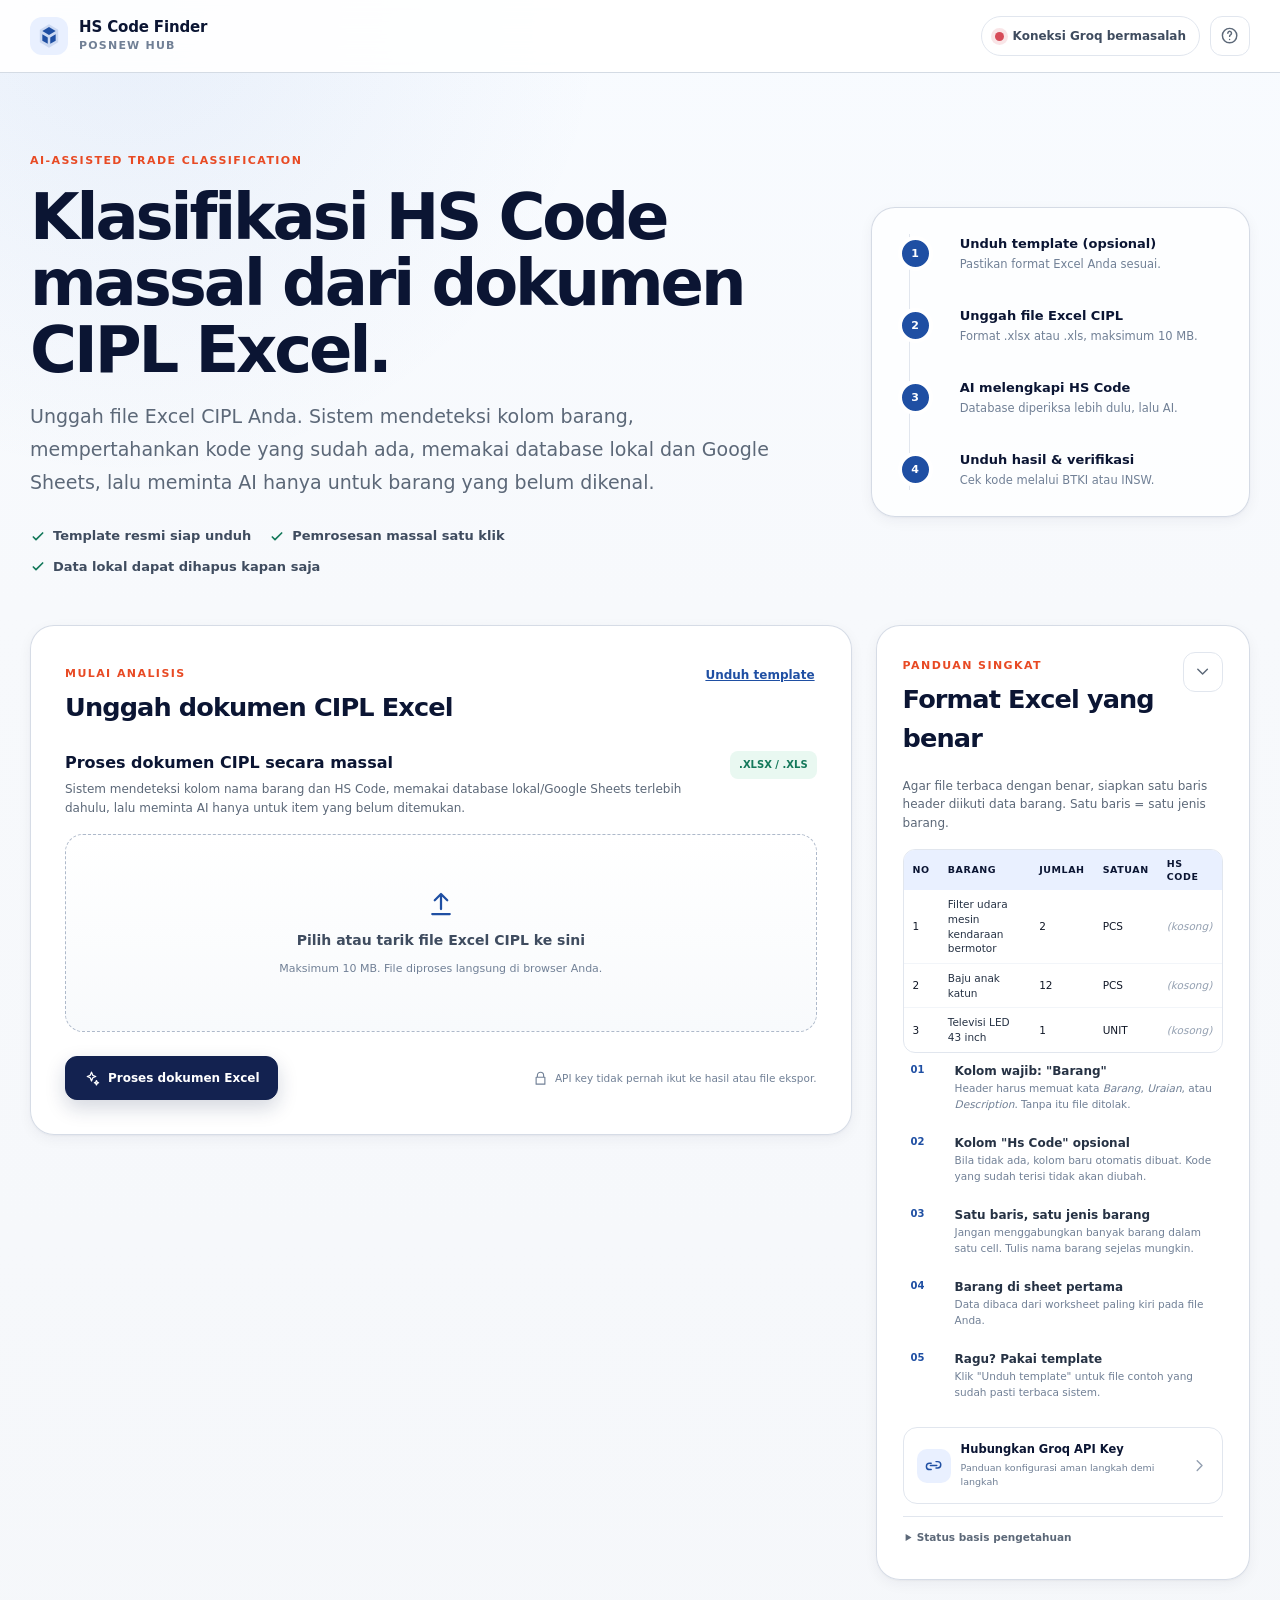
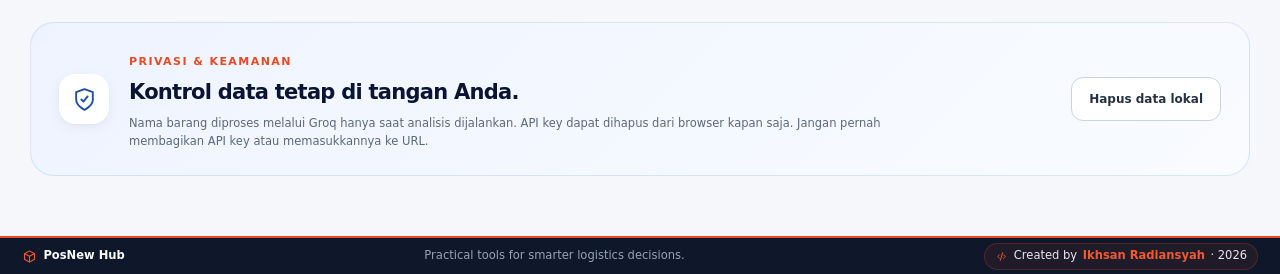
==== commit 2122e66e: "fix: unduh template sebagai file statis TEMPLATE_CIPL.xlsx (v2.1.1)" ====
--- a/index.html
+++ b/index.html
@@ -88,7 +88,7 @@
             <span class="section-kicker">Mulai analisis</span>
             <h2>Unggah dokumen CIPL Excel</h2>
           </div>
-          <button class="text-button" id="templateButton" type="button">Unduh template</button>
+          <a class="text-button" id="templateButton" href="/TEMPLATE_CIPL.xlsx" download="TEMPLATE_CIPL.xlsx">Unduh template</a>
         </div>
 
         <form id="analysisForm" novalidate>
